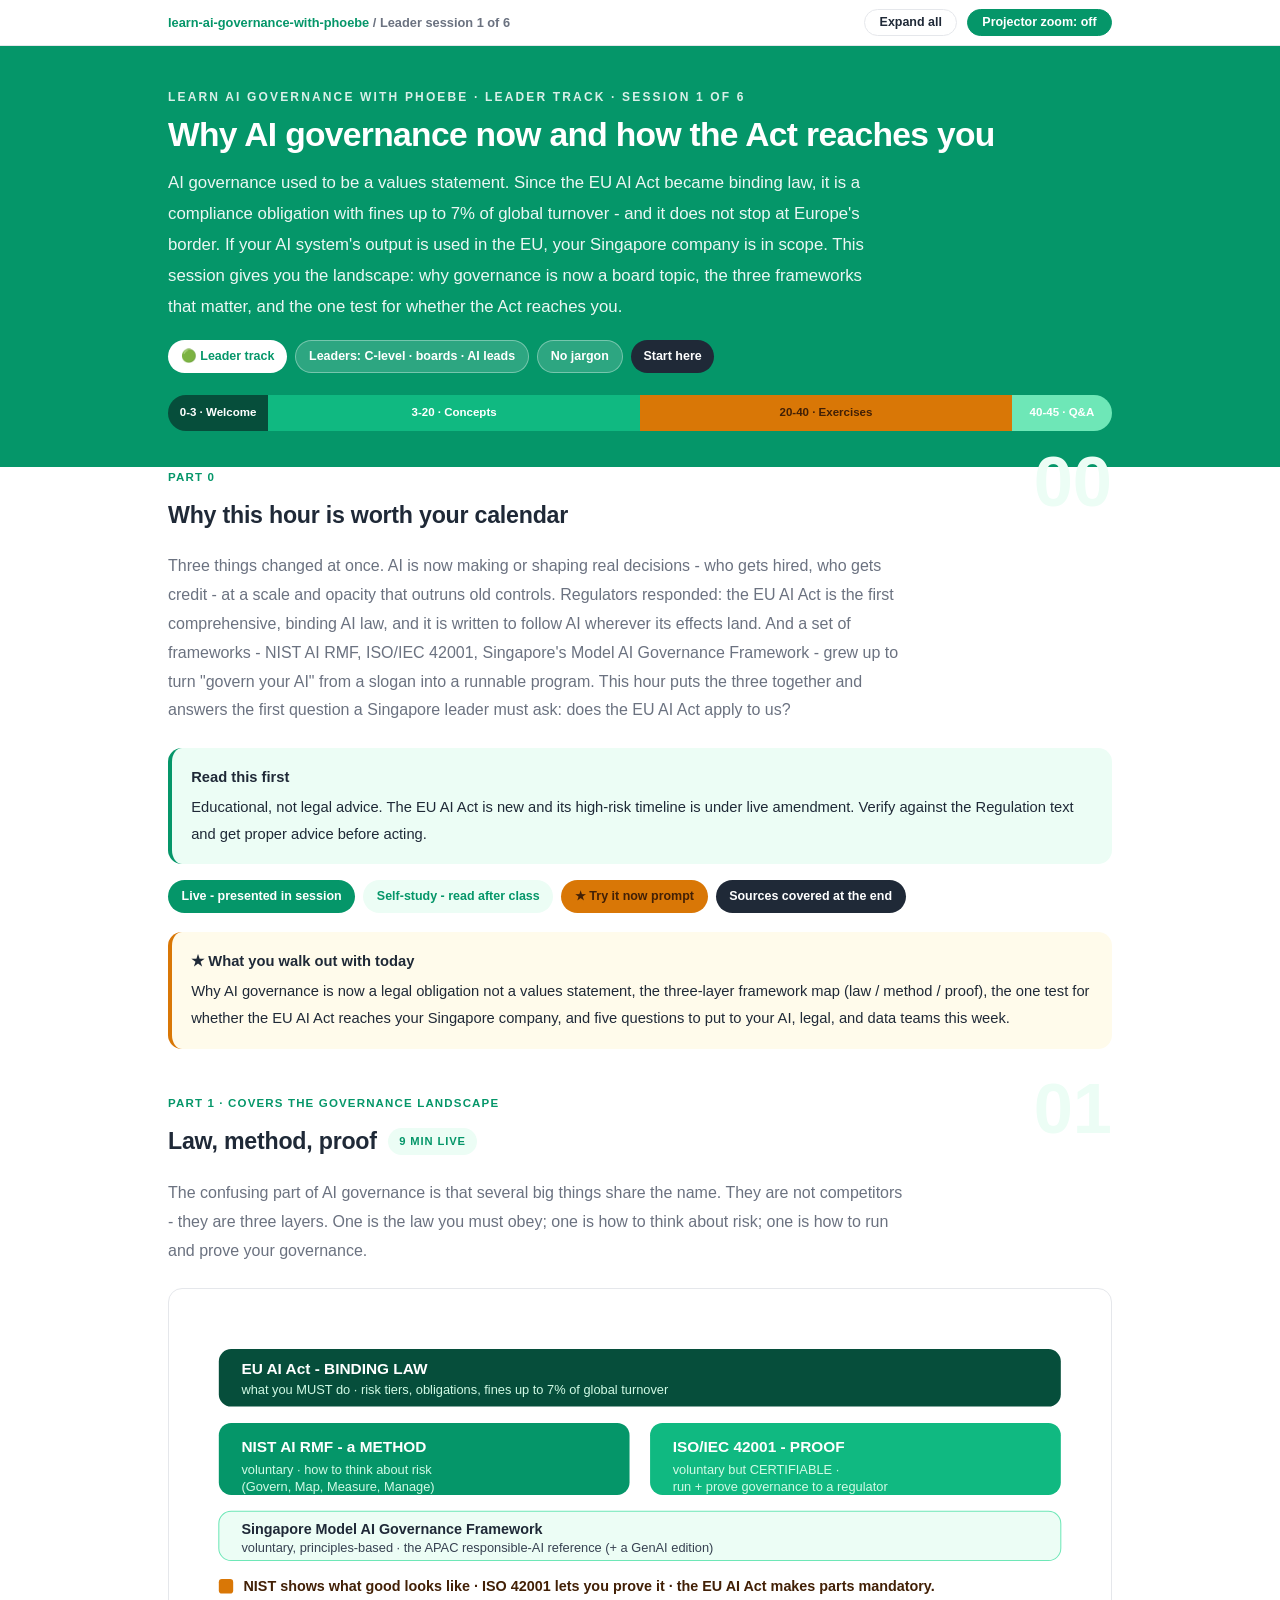
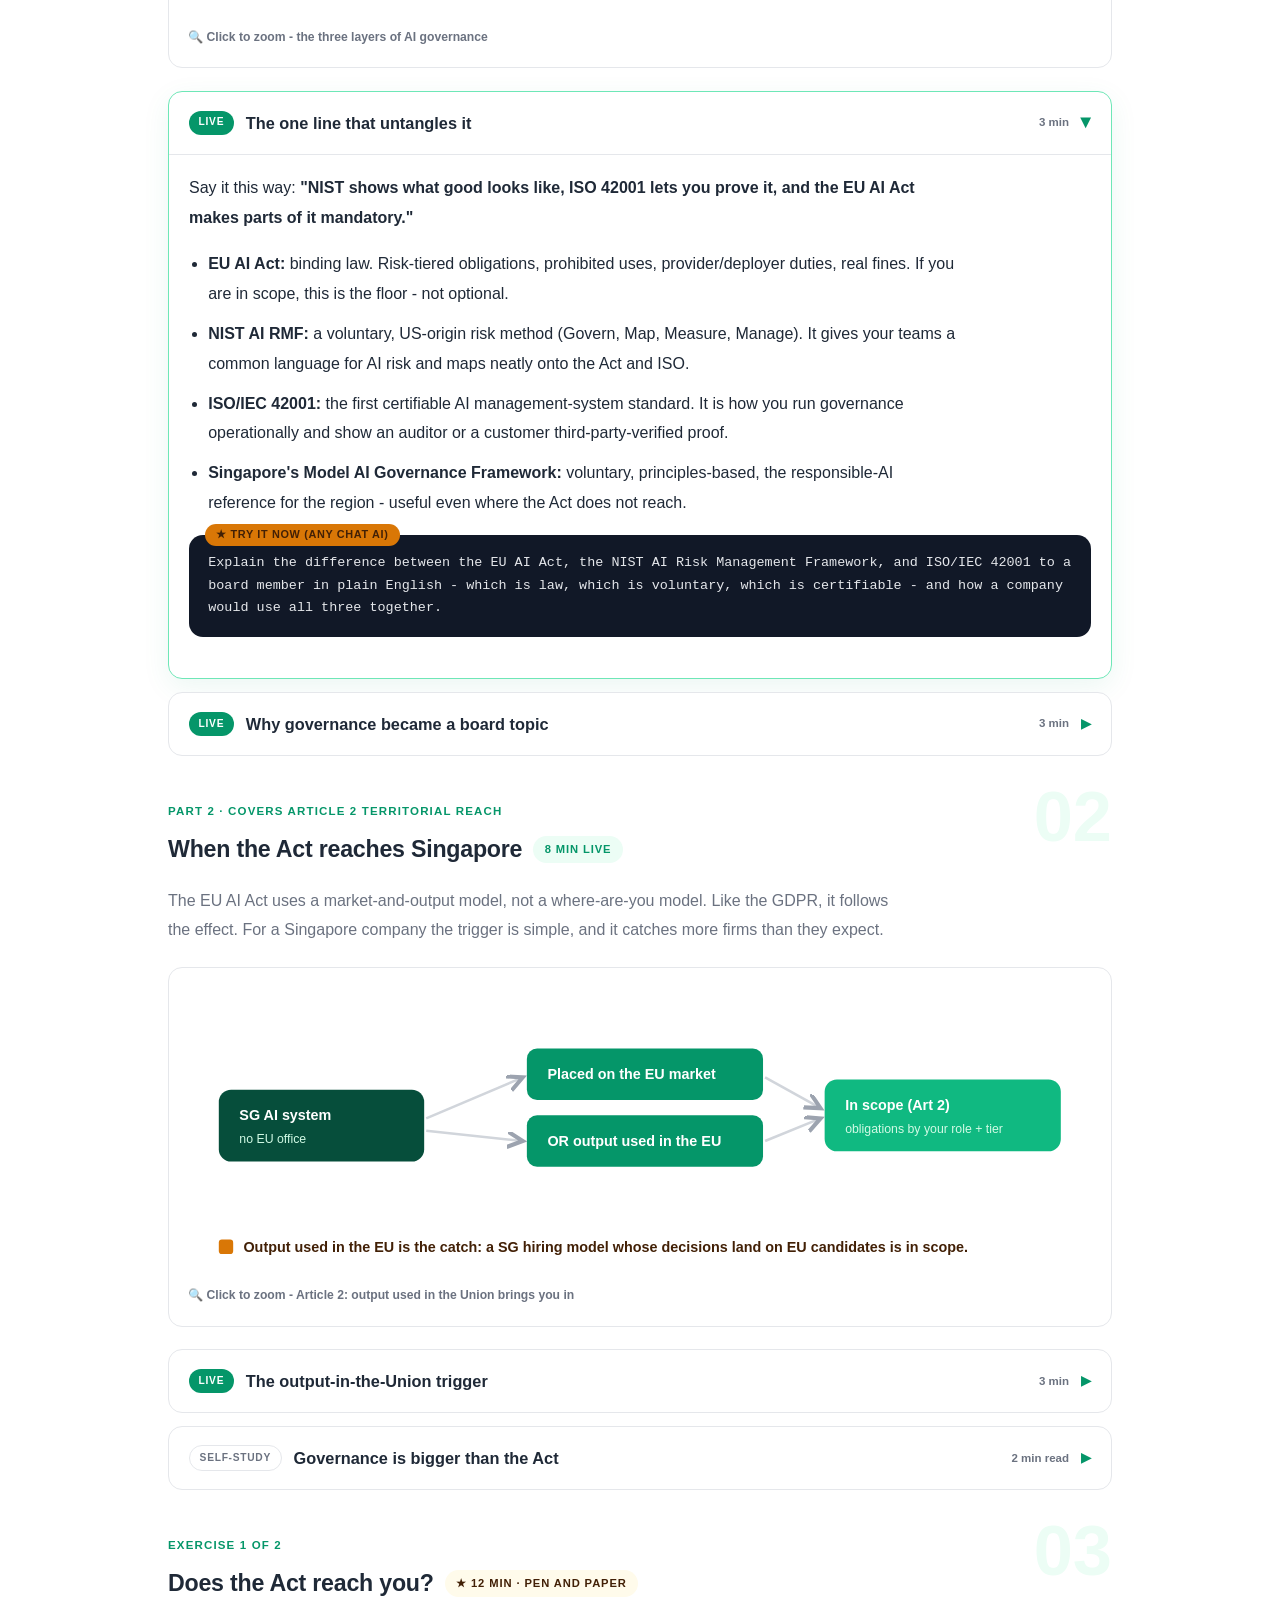
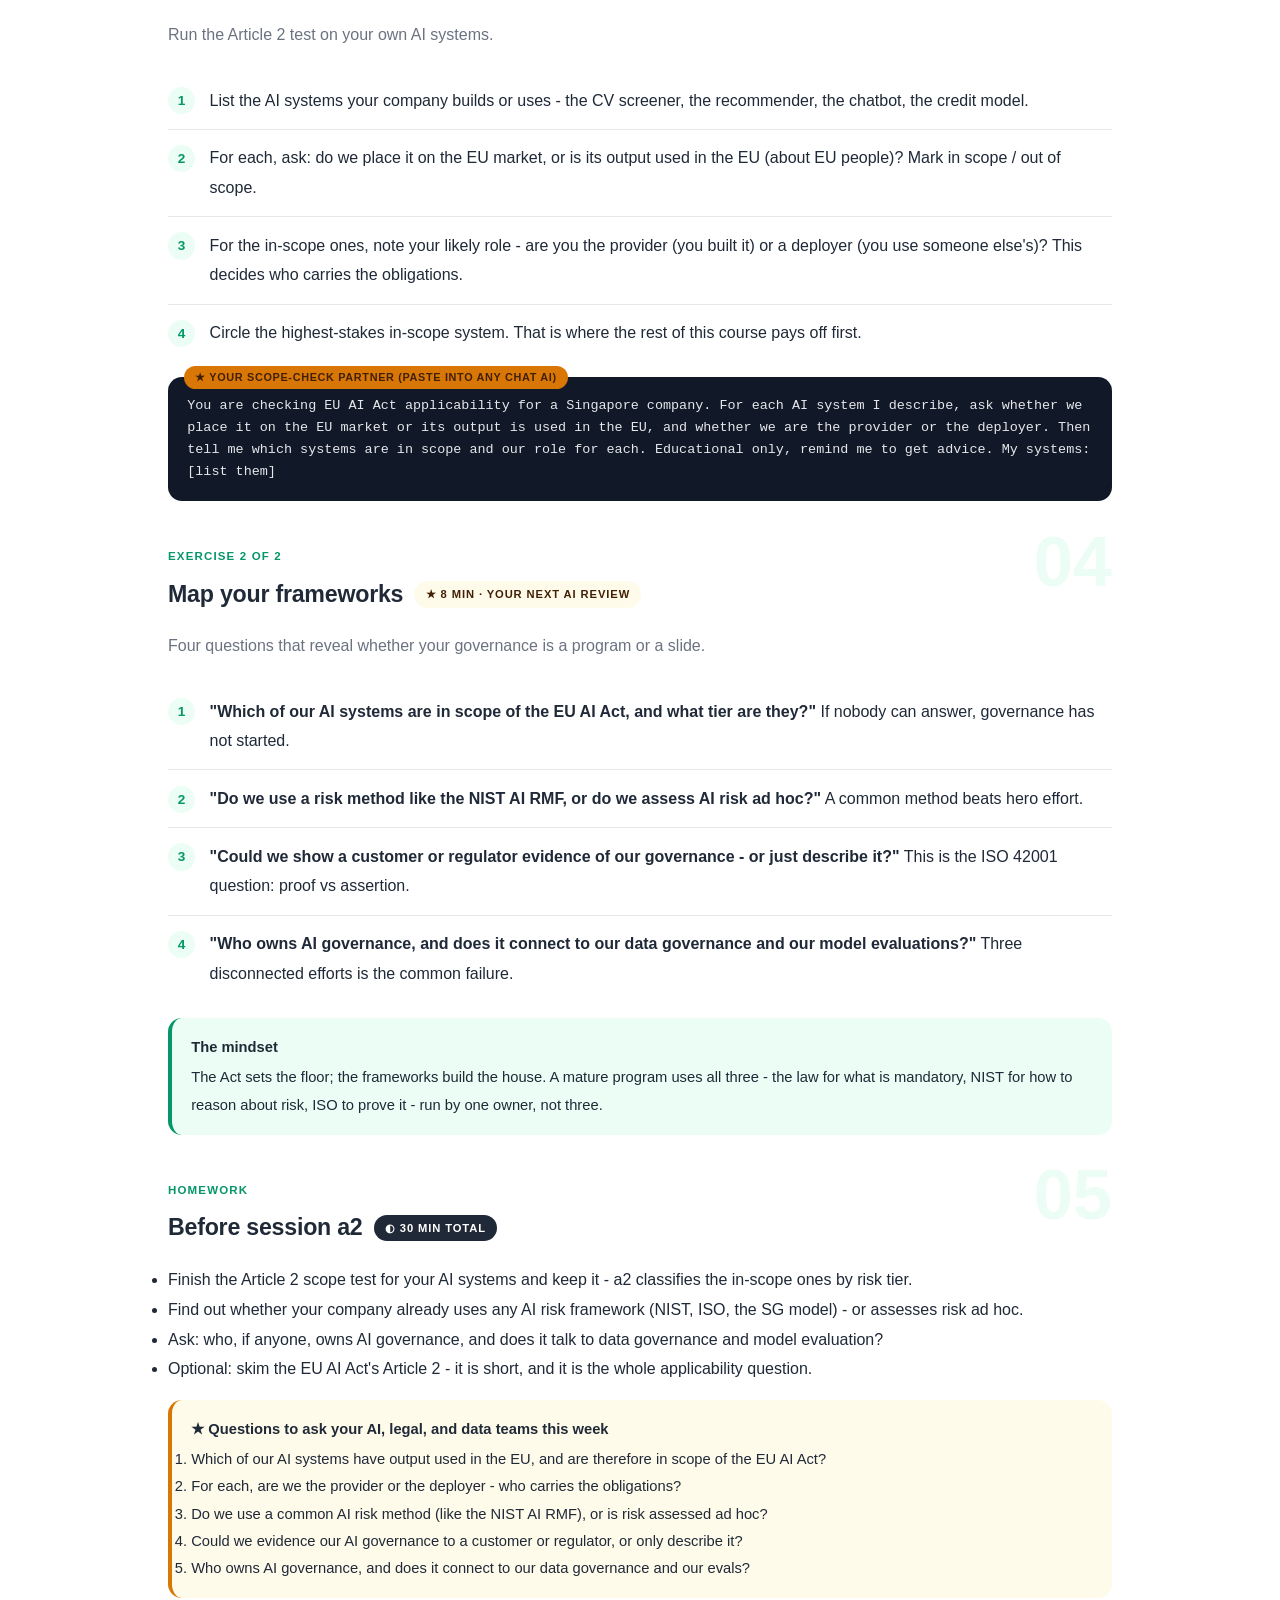
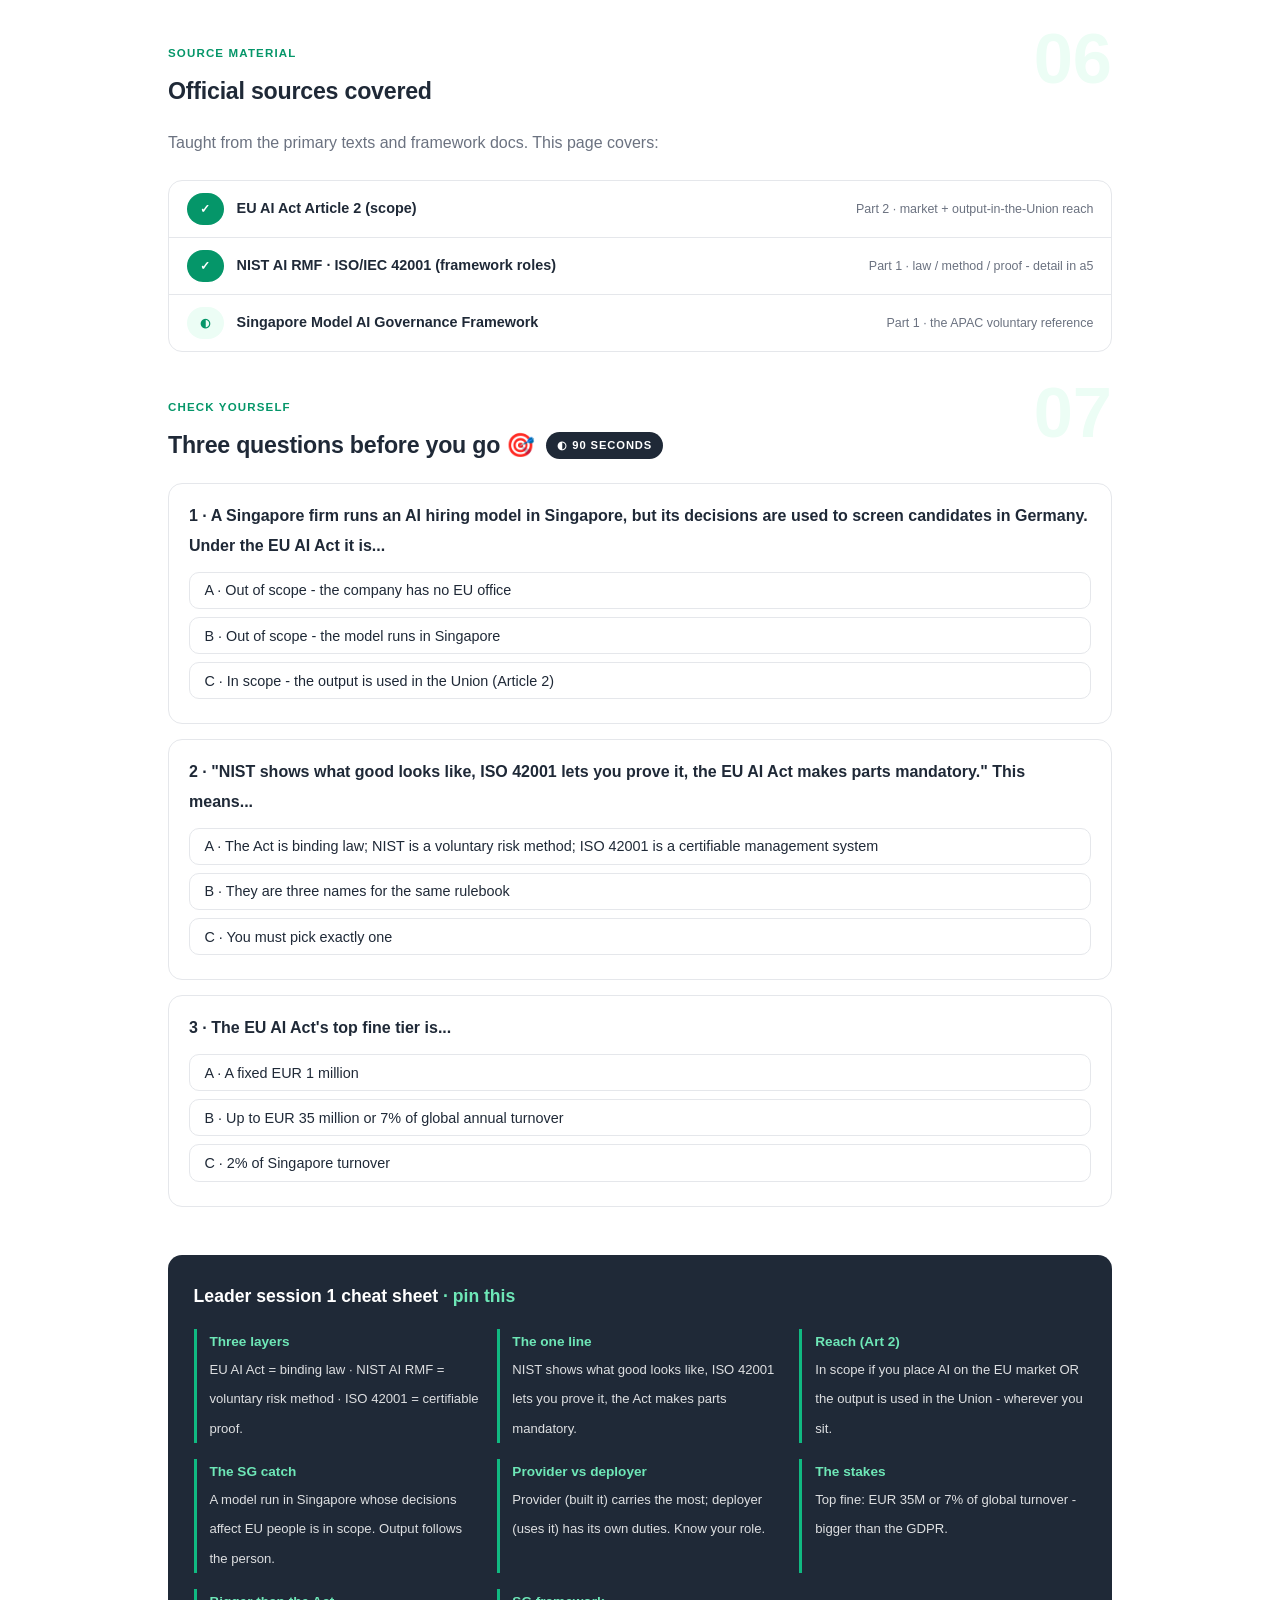
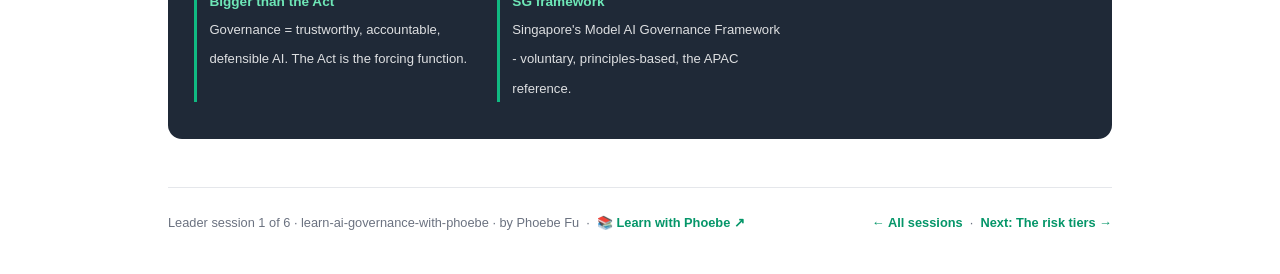
==== courses/a1-why-governance.html @ 43eae9cd "learn-ai-governance-with-phoebe: two-track AI governance course (EU AI Act + NIST + ISO 42001), aiac" ====
<!DOCTYPE html>
<html lang="en">
<head>
<meta charset="UTF-8">
<meta name="viewport" content="width=device-width, initial-scale=1.0">
<title>Leader session 1 · Why AI governance now + the Act's reach - learn AI governance with phoebe</title>
<link rel="stylesheet" href="../assets/style.css?v=1">
</head>
<body>

<div class="toolbar">
  <div class="wrap">
    <span class="crumb"><a href="../index.html">learn-ai-governance-with-phoebe</a> / Leader session 1 of 6</span>
    <button class="btn" id="toggle-all" type="button">Expand all</button>
    <button class="btn primary" id="zoom-toggle" type="button">Projector zoom: off</button>
  </div>
</div>

<header class="masthead">
  <div class="wrap">
    <div class="eyebrow">Learn AI Governance with Phoebe · Leader track · Session 1 of 6</div>
    <h1>Why AI governance now <span class="accent">and how the Act reaches you</span></h1>
    <p class="sub">AI governance used to be a values statement. Since the EU AI Act became binding law, it is a compliance obligation with fines up to 7% of global turnover - and it does not stop at Europe's border. If your AI system's output is used in the EU, your Singapore company is in scope. This session gives you the landscape: why governance is now a board topic, the three frameworks that matter, and the one test for whether the Act reaches you.</p>
    <div class="chip-row">
      <span class="chip level">🟢 Leader track</span>
      <span class="chip audience">Leaders: C-level · boards · AI leads</span>
      <span class="chip audience">No jargon</span>
      <span class="chip time">Start here</span>
    </div>
    <div class="agenda">
      <span class="a1" style="flex:1">0-3 · Welcome</span>
      <span class="a2" style="flex:4">3-20 · Concepts</span>
      <span class="a3" style="flex:4">20-40 · Exercises</span>
      <span class="a4" style="flex:1">40-45 · Q&amp;A</span>
    </div>
  </div>
</header>

<main class="wrap">

  <section class="section" id="intro">
    <div class="section-kicker"><span class="klabel">Part 0</span><h2>Why this hour is worth your calendar</h2></div>
    <p class="lede">Three things changed at once. AI is now making or shaping real decisions - who gets hired, who gets credit - at a scale and opacity that outruns old controls. Regulators responded: the EU AI Act is the first comprehensive, binding AI law, and it is written to follow AI wherever its effects land. And a set of frameworks - NIST AI RMF, ISO/IEC 42001, Singapore's Model AI Governance Framework - grew up to turn "govern your AI" from a slogan into a runnable program. This hour puts the three together and answers the first question a Singapore leader must ask: does the EU AI Act apply to us?</p>
    <div class="callout tip"><strong>Read this first</strong> Educational, not legal advice. The EU AI Act is new and its high-risk timeline is under live amendment. Verify against the Regulation text and get proper advice before acting.</div>
    <div class="legend">
      <span class="pill solid">Live - presented in session</span>
      <span class="pill light">Self-study - read after class</span>
      <span class="pill peach">★ Try it now prompt</span>
      <span class="pill inkpill">Sources covered at the end</span>
    </div>
    <div class="callout win"><strong>★ What you walk out with today</strong> Why AI governance is now a legal obligation not a values statement, the three-layer framework map (law / method / proof), the one test for whether the EU AI Act reaches your Singapore company, and five questions to put to your AI, legal, and data teams this week.</div>
  </section>

  <section class="section" id="layers">
    <div class="section-kicker"><span class="klabel">Part 1 · covers the governance landscape</span><h2>Law, method, proof <span class="tag concept">9 min live</span></h2></div>
    <p class="lede">The confusing part of AI governance is that several big things share the name. They are not competitors - they are three layers. One is the law you must obey; one is how to think about risk; one is how to run and prove your governance.</p>

    <figure class="zoomable">
      <svg viewBox="0 0 880 300" xmlns="http://www.w3.org/2000/svg" role="img" aria-label="Three layers: the EU AI Act is binding law, NIST AI RMF is a voluntary risk method, ISO 42001 is a certifiable management system that proves governance">
        <style>
          .a1lT { font: 700 15px Inter, sans-serif; fill: #FFFFFF; }
          .a1lW { font: 400 12.5px Inter, sans-serif; fill: #D1FAE5; }
          .a1lI { font: 700 14px Inter, sans-serif; fill: #1F2937; }
          .a1lS { font: 400 12.5px Inter, sans-serif; fill: #374151; }
          .a1lN { font: 600 14px Inter, sans-serif; fill: #422006; }
        </style>
        <rect x="30" y="40" width="820" height="56" rx="12" fill="#064E3B"/>
        <text class="a1lT" x="52" y="64">EU AI Act - BINDING LAW</text>
        <text class="a1lW" x="52" y="84">what you MUST do · risk tiers, obligations, fines up to 7% of global turnover</text>
        <rect x="30" y="112" width="400" height="70" rx="12" fill="#059669"/>
        <text class="a1lT" x="52" y="140">NIST AI RMF - a METHOD</text>
        <text class="a1lW" x="52" y="162">voluntary · how to think about risk</text>
        <text class="a1lW" x="52" y="178">(Govern, Map, Measure, Manage)</text>
        <rect x="450" y="112" width="400" height="70" rx="12" fill="#10B981"/>
        <text class="a1lT" x="472" y="140">ISO/IEC 42001 - PROOF</text>
        <text class="a1lW" x="472" y="162">voluntary but CERTIFIABLE ·</text>
        <text class="a1lW" x="472" y="178">run + prove governance to a regulator</text>
        <rect x="30" y="198" width="820" height="48" rx="12" fill="#ECFDF5" stroke="#6EE7B7"/>
        <text class="a1lI" x="52" y="220">Singapore Model AI Governance Framework</text>
        <text class="a1lS" x="52" y="238">voluntary, principles-based · the APAC responsible-AI reference (+ a GenAI edition)</text>
        <rect x="30" y="264" width="14" height="14" rx="3" fill="#D97706"/>
        <text class="a1lN" x="54" y="276">NIST shows what good looks like · ISO 42001 lets you prove it · the EU AI Act makes parts mandatory.</text>
      </svg>
      <figcaption>🔍 Click to zoom - the three layers of AI governance</figcaption>
    </figure>

    <details class="card" open>
      <summary><span class="mode live">Live</span>The one line that untangles it<span class="mini">3 min</span><span class="caret">▶</span></summary>
      <div class="body">
        <p>Say it this way: <strong>"NIST shows what good looks like, ISO 42001 lets you prove it, and the EU AI Act makes parts of it mandatory."</strong></p>
        <ul>
          <li><strong>EU AI Act:</strong> binding law. Risk-tiered obligations, prohibited uses, provider/deployer duties, real fines. If you are in scope, this is the floor - not optional.</li>
          <li><strong>NIST AI RMF:</strong> a voluntary, US-origin risk method (Govern, Map, Measure, Manage). It gives your teams a common language for AI risk and maps neatly onto the Act and ISO.</li>
          <li><strong>ISO/IEC 42001:</strong> the first certifiable AI management-system standard. It is how you run governance operationally and show an auditor or a customer third-party-verified proof.</li>
          <li><strong>Singapore's Model AI Governance Framework:</strong> voluntary, principles-based, the responsible-AI reference for the region - useful even where the Act does not reach.</li>
        </ul>
        <div class="prompt-box good"><span class="label">★ Try it now (any chat AI)</span>Explain the difference between the EU AI Act, the NIST AI Risk Management Framework, and ISO/IEC 42001 to a board member in plain English - which is law, which is voluntary, which is certifiable - and how a company would use all three together.</div>
      </div>
    </details>

    <details class="card">
      <summary><span class="mode live">Live</span>Why governance became a board topic<span class="mini">3 min</span><span class="caret">▶</span></summary>
      <div class="body">
        <ul>
          <li><strong>The decisions got consequential.</strong> AI now screens job applicants, scores credit, triages services. When it is wrong or biased, the harm is real and the liability is yours.</li>
          <li><strong>The law got teeth.</strong> The EU AI Act's top fine tier is EUR 35 million or 7% of global turnover - a board-level number, larger than the GDPR's.</li>
          <li><strong>The scrutiny got public.</strong> Customers, employees, and regulators now ask "how is this AI governed?" - and "we're careful" is not an answer you can evidence.</li>
        </ul>
        <div class="callout example"><span class="ex-pill">Real world</span><p><strong>Vantage's board question.</strong> Our running-case Singapore firm, Vantage, sells an AI hiring tool. Its board assumed AI regulation was a European problem for European companies - until a customer in Germany asked for its EU AI Act conformity documentation. That single request turned governance from a someday-item into a this-quarter one. The rest of the course is Vantage answering it.</p></div>
      </div>
    </details>
  </section>

  <section class="section" id="reach">
    <div class="section-kicker"><span class="klabel">Part 2 · covers Article 2 territorial reach</span><h2>When the Act reaches Singapore <span class="tag concept">8 min live</span></h2></div>
    <p class="lede">The EU AI Act uses a market-and-output model, not a where-are-you model. Like the GDPR, it follows the effect. For a Singapore company the trigger is simple, and it catches more firms than they expect.</p>

    <figure class="zoomable">
      <svg viewBox="0 0 880 280" xmlns="http://www.w3.org/2000/svg" role="img" aria-label="A Singapore AI system whose output is used in the EU is in scope of the EU AI Act, even with no EU establishment">
        <style>
          .a1rT { font: 700 14px Inter, sans-serif; fill: #FFFFFF; }
          .a1rW { font: 400 12px Inter, sans-serif; fill: #D1FAE5; }
          .a1rI { font: 700 13px Inter, sans-serif; fill: #1F2937; }
          .a1rS { font: 400 12px Inter, sans-serif; fill: #374151; }
          .a1rN { font: 600 14px Inter, sans-serif; fill: #422006; }
          .a1rArr { stroke: #D1D5DB; stroke-width: 2.5; fill: none; marker-end: url(#a1rAh); }
        </style>
        <defs><marker id="a1rAh" markerWidth="9" markerHeight="9" refX="6" refY="3" orient="auto"><path d="M0,0 L6,3 L0,6" fill="none" stroke="#9CA3AF" stroke-width="1.6"/></marker></defs>
        <rect x="30" y="100" width="200" height="70" rx="12" fill="#064E3B"/>
        <text class="a1rT" x="50" y="130">SG AI system</text>
        <text class="a1rW" x="50" y="152">no EU office</text>
        <rect x="330" y="60" width="230" height="50" rx="10" fill="#059669"/><text class="a1rT" x="350" y="90">Placed on the EU market</text>
        <rect x="330" y="125" width="230" height="50" rx="10" fill="#059669"/><text class="a1rT" x="350" y="155">OR output used in the EU</text>
        <rect x="620" y="90" width="230" height="70" rx="12" fill="#10B981"/>
        <text class="a1rT" x="640" y="120">In scope (Art 2)</text>
        <text class="a1rW" x="640" y="142">obligations by your role + tier</text>
        <line class="a1rArr" x1="232" y1="128" x2="326" y2="88"/>
        <line class="a1rArr" x1="232" y1="140" x2="326" y2="150"/>
        <line class="a1rArr" x1="562" y1="88" x2="616" y2="118"/>
        <line class="a1rArr" x1="562" y1="150" x2="616" y2="128"/>
        <rect x="30" y="246" width="14" height="14" rx="3" fill="#D97706"/>
        <text class="a1rN" x="54" y="258">Output used in the EU is the catch: a SG hiring model whose decisions land on EU candidates is in scope.</text>
      </svg>
      <figcaption>🔍 Click to zoom - Article 2: output used in the Union brings you in</figcaption>
    </figure>

    <details class="card">
      <summary><span class="mode live">Live</span>The output-in-the-Union trigger<span class="mini">3 min</span><span class="caret">▶</span></summary>
      <div class="body">
        <p>Article 2 puts you in scope if any of these is true, regardless of where your company sits:</p>
        <ul>
          <li>You <strong>place an AI system (or a GPAI model) on the EU market</strong> or put it into service there - even through an EU reseller.</li>
          <li>You are a <strong>deployer located in the EU</strong>.</li>
          <li>You are a provider or deployer in a third country <strong>and the output of your AI system is used in the Union</strong>.</li>
        </ul>
        <p>That third limb is the one that surprises Singapore firms. A model run entirely in Singapore, whose <em>results</em> are used to make decisions about people in the EU - screening EU job applicants, scoring EU loan seekers - is in scope. A purely Singapore-internal system whose output never touches the EU is not.</p>
        <div class="callout tip"><strong>The pattern you already know</strong> This mirrors the GDPR's extraterritorial reach (session-mates who took the GDPR course will recognise it): the law follows the EU individual, not your headquarters. If you serve or affect people in the EU with AI, assume you are in scope until you have checked.</div>
      </div>
    </details>

    <details class="card">
      <summary><span class="mode self">Self-study</span>Governance is bigger than the Act<span class="mini">2 min read</span><span class="caret">▶</span></summary>
      <div class="body">
        <p>It would be a mistake to reduce AI governance to "comply with the EU AI Act". The Act is the sharpest legal edge, but governance is the broader discipline of making sure your AI is trustworthy, accountable, and defensible - whether or not a specific law compels it. Even a Singapore company entirely outside the Act's reach has customers, employees, and a reputation that depend on its AI behaving well, and Singapore's own Model AI Governance Framework exists precisely to guide that. So treat the Act as the forcing function that makes governance concrete and urgent, but build the program for the wider goal: an AI operation you can explain, evidence, and stand behind. That framing also future-proofs you - more AI laws are coming, and a real governance program adapts to the next one far more cheaply than a bare EU-AI-Act checklist does.</p>
      </div>
    </details>
  </section>

  <section class="section" id="exercise-1">
    <div class="section-kicker"><span class="klabel">Exercise 1 of 2</span><h2>Does the Act reach you? <span class="tag demo">★ 12 min · pen and paper</span></h2></div>
    <p class="lede">Run the Article 2 test on your own AI systems.</p>
    <div class="steps">
      <div class="step"><p>List the AI systems your company builds or uses - the CV screener, the recommender, the chatbot, the credit model.</p></div>
      <div class="step"><p>For each, ask: do we place it on the EU market, or is its output used in the EU (about EU people)? Mark in scope / out of scope.</p></div>
      <div class="step"><p>For the in-scope ones, note your likely role - are you the provider (you built it) or a deployer (you use someone else's)? This decides who carries the obligations.</p></div>
      <div class="step"><p>Circle the highest-stakes in-scope system. That is where the rest of this course pays off first.</p></div>
    </div>
    <div class="prompt-box good"><span class="label">★ Your scope-check partner (paste into any chat AI)</span>You are checking EU AI Act applicability for a Singapore company. For each AI system I describe, ask whether we place it on the EU market or its output is used in the EU, and whether we are the provider or the deployer. Then tell me which systems are in scope and our role for each. Educational only, remind me to get advice. My systems: [list them]</div>
  </section>

  <section class="section" id="exercise-2">
    <div class="section-kicker"><span class="klabel">Exercise 2 of 2</span><h2>Map your frameworks <span class="tag demo">★ 8 min · your next AI review</span></h2></div>
    <p class="lede">Four questions that reveal whether your governance is a program or a slide.</p>
    <div class="steps">
      <div class="step"><p><strong>"Which of our AI systems are in scope of the EU AI Act, and what tier are they?"</strong> If nobody can answer, governance has not started.</p></div>
      <div class="step"><p><strong>"Do we use a risk method like the NIST AI RMF, or do we assess AI risk ad hoc?"</strong> A common method beats hero effort.</p></div>
      <div class="step"><p><strong>"Could we show a customer or regulator evidence of our governance - or just describe it?"</strong> This is the ISO 42001 question: proof vs assertion.</p></div>
      <div class="step"><p><strong>"Who owns AI governance, and does it connect to our data governance and our model evaluations?"</strong> Three disconnected efforts is the common failure.</p></div>
    </div>
    <div class="callout tip"><strong>The mindset</strong> The Act sets the floor; the frameworks build the house. A mature program uses all three - the law for what is mandatory, NIST for how to reason about risk, ISO to prove it - run by one owner, not three.</div>
  </section>

  <section class="section" id="homework">
    <div class="section-kicker"><span class="klabel">Homework</span><h2>Before session a2 <span class="tag exercise">◐ 30 min total</span></h2></div>
    <ul>
      <li>Finish the Article 2 scope test for your AI systems and keep it - a2 classifies the in-scope ones by risk tier.</li>
      <li>Find out whether your company already uses any AI risk framework (NIST, ISO, the SG model) - or assesses risk ad hoc.</li>
      <li>Ask: who, if anyone, owns AI governance, and does it talk to data governance and model evaluation?</li>
      <li>Optional: skim the EU AI Act's Article 2 - it is short, and it is the whole applicability question.</li>
    </ul>
    <div class="callout win"><strong>★ Questions to ask your AI, legal, and data teams this week</strong>
      <ol>
        <li>Which of our AI systems have output used in the EU, and are therefore in scope of the EU AI Act?</li>
        <li>For each, are we the provider or the deployer - who carries the obligations?</li>
        <li>Do we use a common AI risk method (like the NIST AI RMF), or is risk assessed ad hoc?</li>
        <li>Could we evidence our AI governance to a customer or regulator, or only describe it?</li>
        <li>Who owns AI governance, and does it connect to our data governance and our evals?</li>
      </ol>
    </div>
  </section>

  <section class="section" id="official">
    <div class="section-kicker"><span class="klabel">Source material</span><h2>Official sources covered</h2></div>
    <p class="lede">Taught from the primary texts and framework docs. This page covers:</p>
    <div class="covered">
      <div class="covered-row"><span class="status pill solid">✓</span><span class="name">EU AI Act Article 2 (scope)</span><span class="note">Part 2 · market + output-in-the-Union reach</span></div>
      <div class="covered-row"><span class="status pill solid">✓</span><span class="name">NIST AI RMF · ISO/IEC 42001 (framework roles)</span><span class="note">Part 1 · law / method / proof - detail in a5</span></div>
      <div class="covered-row"><span class="status pill light">◐</span><span class="name">Singapore Model AI Governance Framework</span><span class="note">Part 1 · the APAC voluntary reference</span></div>
    </div>
  </section>

  <section class="section" id="quiz">
    <div class="section-kicker"><span class="klabel">Check yourself</span><h2>Three questions before you go 🎯 <span class="tag exercise">◐ 90 seconds</span></h2></div>
    <div class="quiz-q" data-answer="2">
      <p class="qtext">1 · A Singapore firm runs an AI hiring model in Singapore, but its decisions are used to screen candidates in Germany. Under the EU AI Act it is...</p>
      <button class="qopt" type="button">A · Out of scope - the company has no EU office</button>
      <button class="qopt" type="button">B · Out of scope - the model runs in Singapore</button>
      <button class="qopt" type="button">C · In scope - the output is used in the Union (Article 2)</button>
      <p class="qwhy">Article 2 catches providers/deployers in a third country when the AI system's output is used in the EU. The law follows the effect, not the company's location.</p>
    </div>
    <div class="quiz-q" data-answer="0">
      <p class="qtext">2 · "NIST shows what good looks like, ISO 42001 lets you prove it, the EU AI Act makes parts mandatory." This means...</p>
      <button class="qopt" type="button">A · The Act is binding law; NIST is a voluntary risk method; ISO 42001 is a certifiable management system</button>
      <button class="qopt" type="button">B · They are three names for the same rulebook</button>
      <button class="qopt" type="button">C · You must pick exactly one</button>
      <p class="qwhy">They are three layers, not competitors: the law you must obey, the method for reasoning about risk, and the certifiable system that evidences governance.</p>
    </div>
    <div class="quiz-q" data-answer="1">
      <p class="qtext">3 · The EU AI Act's top fine tier is...</p>
      <button class="qopt" type="button">A · A fixed EUR 1 million</button>
      <button class="qopt" type="button">B · Up to EUR 35 million or 7% of global annual turnover</button>
      <button class="qopt" type="button">C · 2% of Singapore turnover</button>
      <p class="qwhy">Prohibited-practice breaches carry up to EUR 35M or 7% of global turnover (Art 99) - larger than the GDPR's top tier, and a board-level number.</p>
    </div>
    <p class="quiz-score"></p>
  </section>

  <section class="cheat" id="cheatsheet">
    <h3>Leader session 1 cheat sheet <span>· pin this</span></h3>
    <div class="grid-2">
      <div class="cheat-item"><b>Three layers</b><span>EU AI Act = binding law · NIST AI RMF = voluntary risk method · ISO 42001 = certifiable proof.</span></div>
      <div class="cheat-item"><b>The one line</b><span>NIST shows what good looks like, ISO 42001 lets you prove it, the Act makes parts mandatory.</span></div>
      <div class="cheat-item"><b>Reach (Art 2)</b><span>In scope if you place AI on the EU market OR the output is used in the Union - wherever you sit.</span></div>
      <div class="cheat-item"><b>The SG catch</b><span>A model run in Singapore whose decisions affect EU people is in scope. Output follows the person.</span></div>
      <div class="cheat-item"><b>Provider vs deployer</b><span>Provider (built it) carries the most; deployer (uses it) has its own duties. Know your role.</span></div>
      <div class="cheat-item"><b>The stakes</b><span>Top fine: EUR 35M or 7% of global turnover - bigger than the GDPR.</span></div>
      <div class="cheat-item"><b>Bigger than the Act</b><span>Governance = trustworthy, accountable, defensible AI. The Act is the forcing function.</span></div>
      <div class="cheat-item"><b>SG framework</b><span>Singapore's Model AI Governance Framework - voluntary, principles-based, the APAC reference.</span></div>
    </div>
  </section>

  <footer class="pagefoot">
    <span>Leader session 1 of 6 · learn-ai-governance-with-phoebe · by Phoebe Fu &nbsp;·&nbsp; 📚 <a href="https://phoebefu6.github.io/learn-with-phoebe/">Learn with Phoebe ↗</a></span>
    <span><a href="../index.html">← All sessions</a> &nbsp;·&nbsp; <a href="a2-risk-tiers.html">Next: The risk tiers →</a></span>
  </footer>

</main>

<script src="../assets/app.js?v=1"></script>
</body>
</html>
---- assets/style.css ----
/* learn-claude-with-phoebe - editorial bold design system
   Accent: indigo #059669 · Ink: #1F2937 · Flagship: amber #D97706 */

:root {
  --indigo: #059669;
  --indigo-deep: #064E3B;
  --indigo-mid: #10B981;
  --indigo-soft: #6EE7B7;
  --indigo-50: #ECFDF5;
  --ink: #1F2937;
  --muted: #6B7280;
  --faint: #D1D5DB;
  --hairline: #E5E7EB;
  --amber: #D97706;
  --amber-ink: #422006;
  --amber-50: #FFFBEB;
  --paper: #FFFFFF;
  --code-bg: #111827;
  --code-ink: #E5E7EB;
  --radius: 14px;
}

* { margin: 0; padding: 0; box-sizing: border-box; }

html { font-size: 16px; scroll-behavior: smooth; }
html.zoom-125 { font-size: 20px; }
html.zoom-150 { font-size: 24px; }

body {
  font-family: "Inter", -apple-system, BlinkMacSystemFont, "Segoe UI", Roboto, sans-serif;
  background: var(--paper);
  color: var(--ink);
  line-height: 1.85;
  font-feature-settings: "tnum";
}

.wrap { max-width: 62rem; margin: 0 auto; padding: 0 1.5rem; }

/* ---------- header band ---------- */
.masthead {
  background: var(--indigo);
  color: #fff;
  padding: 2.5rem 0 2.25rem;
}
.masthead .eyebrow {
  font-size: .75rem;
  letter-spacing: .18em;
  text-transform: uppercase;
  opacity: .85;
  font-weight: 600;
}
.masthead h1 {
  font-size: 2.1rem;
  line-height: 1.15;
  font-weight: 800;
  margin: .5rem 0 .75rem;
  letter-spacing: -.02em;
}
.masthead h1 .accent { color: inherit; }
.masthead .sub { font-size: 1.05rem; opacity: .92; max-width: 44rem; }

.chip-row { display: flex; flex-wrap: wrap; gap: .5rem; margin-top: 1.1rem; }
.chip {
  display: inline-flex;
  align-items: center;
  gap: .35rem;
  border-radius: 999px;
  padding: .25rem .8rem;
  font-size: .78rem;
  font-weight: 600;
  white-space: nowrap;
}
.chip.level { background: #fff; color: var(--indigo); }
.chip.audience { background: rgba(255,255,255,.16); color: #fff; border: 1px solid rgba(255,255,255,.35); }
.chip.time { background: var(--ink); color: #fff; font-variant-numeric: tabular-nums; }

/* ---------- agenda bar ---------- */
.agenda {
  display: flex;
  border-radius: 999px;
  overflow: hidden;
  margin: 1.4rem 0 0;
  font-size: .72rem;
  font-weight: 600;
  text-align: center;
  color: #fff;
}
.agenda span { padding: .45rem .3rem; white-space: nowrap; overflow: hidden; text-overflow: ellipsis; }
.agenda .a1 { background: var(--indigo-deep); }
.agenda .a2 { background: var(--indigo-mid); }
.agenda .a3 { background: var(--amber); color: var(--amber-ink); }
.agenda .a4 { background: var(--indigo-soft); }

/* ---------- toolbar ---------- */
.toolbar {
  position: sticky;
  top: 0;
  z-index: 40;
  background: rgba(255,255,255,.94);
  backdrop-filter: blur(6px);
  border-bottom: 1px solid var(--hairline);
  padding: .55rem 0;
}
.toolbar .wrap { display: flex; align-items: center; gap: .6rem; }
.toolbar .crumb { font-size: .8rem; color: var(--muted); font-weight: 600; margin-right: auto; }
.toolbar .crumb a { color: var(--indigo); text-decoration: none; }
.btn {
  border: 1px solid var(--hairline);
  background: #fff;
  color: var(--ink);
  border-radius: 999px;
  padding: .35rem .9rem;
  font-size: .78rem;
  font-weight: 600;
  cursor: pointer;
  font-family: inherit;
  transition: all .15s ease;
}
.btn:hover { border-color: var(--indigo); color: var(--indigo); }
.btn.primary { background: var(--indigo); border-color: var(--indigo); color: #fff; }
.btn.primary:hover { background: var(--indigo-deep); }

/* ---------- sections ---------- */
main { padding: 2.5rem 0 4rem; }

.section { margin-bottom: 2.8rem; }
.section-kicker { margin-bottom: 1rem; }
.section-kicker .klabel {
  display: block;
  font-size: .72rem;
  text-transform: uppercase;
  letter-spacing: .1em;
  color: var(--indigo);
  font-weight: 700;
  margin-bottom: .35rem;
}
.section-kicker h2 {
  font-size: 1.45rem;
  font-weight: 800;
  letter-spacing: -.01em;
  display: flex;
  align-items: center;
  gap: .7rem;
  flex-wrap: wrap;
}
.section-kicker .tag {
  border-radius: 999px;
  padding: .18rem .7rem;
  font-size: .7rem;
  font-weight: 700;
  text-transform: uppercase;
  letter-spacing: .08em;
}
.tag.concept { background: var(--indigo-50); color: var(--indigo); }
.tag.demo { background: var(--amber-50); color: var(--amber-ink); }
.tag.exercise { background: var(--ink); color: #fff; }

.lede { color: var(--muted); max-width: 46rem; margin-bottom: 1.4rem; line-height: 1.8; }

/* live vs self-study markers on cards */
.mode {
  font-size: .64rem;
  font-weight: 700;
  text-transform: uppercase;
  letter-spacing: .07em;
  padding: .14rem .6rem;
  border-radius: 999px;
  flex: none;
}
.mode.live { background: var(--indigo); color: #fff; }
.mode.self { background: #fff; color: var(--muted); border: 1px solid var(--hairline); }

/* ---------- accordions ---------- */
details.card {
  border: 1px solid var(--hairline);
  border-radius: var(--radius);
  margin-bottom: .8rem;
  overflow: hidden;
  background: #fff;
}
details.card[open] { border-color: var(--indigo-soft); box-shadow: 0 8px 28px rgba(5,150,105,.08); }
details.card summary {
  list-style: none;
  cursor: pointer;
  padding: 1rem 1.25rem;
  display: flex;
  align-items: center;
  gap: .75rem;
  font-weight: 700;
  font-size: 1.02rem;
  user-select: none;
}
details.card summary::-webkit-details-marker { display: none; }
details.card summary .dot {
  width: .6rem; height: .6rem;
  border-radius: 999px;
  background: var(--indigo);
  flex: none;
}
details.card summary .mini { margin-left: auto; font-size: .72rem; color: var(--muted); font-weight: 600; white-space: nowrap; }
details.card summary .caret { transition: transform .2s ease; color: var(--indigo); font-size: .8rem; }
details.card[open] summary .caret { transform: rotate(90deg); }
details.card .body { padding: 0 1.25rem 1.4rem; border-top: 1px solid var(--hairline); padding-top: 1.15rem; }
details.card .body p { margin-bottom: 1.05rem; max-width: 48rem; }
details.card .body p:last-child { margin-bottom: 0; }
details.card .body ul, details.card .body ol { margin: 0 0 1.1rem 1.2rem; max-width: 47rem; }
details.card .body li { margin-bottom: .65rem; }
details.card .body h4 { font-size: .95rem; font-weight: 700; margin: 1.1rem 0 .45rem; }
details.card .body h4:first-child { margin-top: 0; }

/* ---------- pills & legends ---------- */
.legend { display: flex; flex-wrap: wrap; gap: .5rem; margin: 0 0 1.2rem; }
.pill {
  display: inline-flex;
  align-items: center;
  gap: .4rem;
  border-radius: 999px;
  padding: .28rem .85rem;
  font-size: .78rem;
  font-weight: 600;
}
.pill.solid { background: var(--indigo); color: #fff; }
.pill.light { background: var(--indigo-50); color: var(--indigo); }
.pill.inkpill { background: var(--ink); color: #fff; }
.pill.amber, .pill.peach { background: var(--amber); color: var(--amber-ink); }
.pill.bare { color: var(--faint); }

/* ---------- 4D grid ---------- */
.grid-2 { display: grid; grid-template-columns: repeat(auto-fit, minmax(15rem, 1fr)); gap: .8rem; margin: .5rem 0 1rem; }
.d-card {
  border: 1px solid var(--hairline);
  border-left: 4px solid var(--indigo);
  border-radius: 10px;
  padding: 1rem 1.1rem;
}
.d-card h4 { font-size: .95rem; margin-bottom: .3rem; }
.d-card h4 .lead-letter { color: var(--indigo); }
.d-card p { font-size: .86rem; color: var(--muted); margin: 0; }

/* ---------- tables ---------- */
table.clean { width: 100%; border-collapse: collapse; font-size: .9rem; margin: .4rem 0 1rem; }
table.clean th {
  text-align: left;
  font-size: .72rem;
  text-transform: uppercase;
  letter-spacing: .08em;
  color: var(--muted);
  padding: .5rem .6rem;
  border-bottom: 2px solid var(--ink);
}
table.clean td { padding: .7rem .6rem; border-bottom: .5px solid var(--hairline); vertical-align: top; line-height: 1.7; }
table.clean td:first-child { font-weight: 600; }

/* ---------- prompt boxes ---------- */
.prompt-box {
  position: relative;
  background: var(--code-bg);
  color: var(--code-ink);
  border-radius: var(--radius);
  padding: 1.1rem 1.2rem;
  margin: 1rem 0 1.2rem;
  font-family: "SF Mono", ui-monospace, Menlo, Consolas, monospace;
  font-size: .84rem;
  line-height: 1.65;
  white-space: pre-wrap;
  word-break: break-word;
}
.prompt-box .label {
  position: absolute;
  top: -0.7rem;
  left: 1rem;
  background: var(--indigo);
  color: #fff;
  font-family: "Inter", -apple-system, sans-serif;
  font-size: .68rem;
  font-weight: 700;
  letter-spacing: .06em;
  text-transform: uppercase;
  border-radius: 999px;
  padding: .15rem .7rem;
}
.prompt-box.bad .label { background: var(--faint); color: var(--ink); }
.prompt-box.good .label { background: var(--amber); color: var(--amber-ink); }
.copy-btn {
  position: absolute;
  top: .7rem;
  right: .7rem;
  background: rgba(255,255,255,.1);
  border: 1px solid rgba(255,255,255,.25);
  color: #fff;
  border-radius: 999px;
  padding: .25rem .8rem;
  font-size: .72rem;
  font-weight: 600;
  cursor: pointer;
  font-family: "Inter", -apple-system, sans-serif;
  transition: background .15s ease;
}
.copy-btn:hover { background: rgba(255,255,255,.22); }
.copy-btn.copied { background: var(--amber); border-color: var(--amber); color: var(--amber-ink); }

/* ---------- demo steps ---------- */
.steps { counter-reset: step; margin: .6rem 0 1rem; }
.step {
  display: flex;
  gap: .9rem;
  padding: .85rem 0;
  border-bottom: .5px solid var(--hairline);
}
.step:last-child { border-bottom: none; }
.step::before {
  counter-increment: step;
  content: counter(step);
  flex: none;
  width: 1.7rem; height: 1.7rem;
  border-radius: 999px;
  background: var(--indigo-50);
  color: var(--indigo);
  font-weight: 700;
  font-size: .85rem;
  display: inline-flex;
  align-items: center;
  justify-content: center;
  margin-top: .1rem;
}
.step p { margin: 0; }

/* ---------- callouts ---------- */
.callout {
  border-radius: var(--radius);
  padding: 1rem 1.2rem;
  margin: 1rem 0;
  font-size: .92rem;
}
.callout.tip { background: var(--indigo-50); border-left: 4px solid var(--indigo); }
.callout.win { background: var(--amber-50); border-left: 4px solid var(--amber); }
.callout strong:first-child { display: block; margin-bottom: .2rem; }

.callout.example {
  background: #FFFFFF;
  border: 1px solid var(--hairline);
  border-left: 4px solid var(--amber);
  font-size: .9rem;
}
.callout.example .ex-pill {
  display: inline-block;
  background: var(--amber);
  color: var(--amber-ink);
  border-radius: 999px;
  padding: .15rem .7rem;
  font-size: .68rem;
  font-weight: 700;
  text-transform: uppercase;
  letter-spacing: .06em;
  margin-bottom: .5rem;
}
.callout.example p { margin: 0 0 .75rem; max-width: 47rem; }
.callout.example p:last-child { margin-bottom: 0; }
.callout.example ul { margin: 0 0 0 1.1rem; max-width: 46rem; }
.callout.example li { margin-bottom: .6rem; }
.callout.example li:last-child { margin-bottom: 0; }

/* ---------- zoomable figures ---------- */
figure.zoomable {
  border: 1px solid var(--hairline);
  border-radius: var(--radius);
  padding: 1.2rem;
  margin: 1rem 0 1.4rem;
  cursor: zoom-in;
  transition: box-shadow .15s ease;
  background: #fff;
}
figure.zoomable:hover { box-shadow: 0 8px 28px rgba(5,150,105,.12); }
figure.zoomable svg, figure.zoomable img { width: 100%; height: auto; display: block; }
figure.zoomable figcaption {
  margin-top: .6rem;
  font-size: .76rem;
  color: var(--muted);
  font-weight: 600;
  display: flex;
  align-items: center;
  gap: .4rem;
}

.lightbox {
  position: fixed;
  inset: 0;
  z-index: 100;
  background: rgba(31,41,55,.9);
  display: none;
  align-items: center;
  justify-content: center;
  padding: 3vh 3vw;
  cursor: zoom-out;
}
.lightbox.open { display: flex; }
.lightbox .inner {
  background: #fff;
  border-radius: var(--radius);
  padding: 2rem;
  max-width: 94vw;
  max-height: 92vh;
  overflow: auto;
}
.lightbox .inner svg, .lightbox .inner img { width: min(88vw, 70rem); height: auto; }
.lightbox .close-hint {
  position: fixed;
  top: 1rem; right: 1.4rem;
  color: #fff;
  font-size: .8rem;
  font-weight: 600;
  opacity: .8;
}

/* ---------- courses covered ---------- */
.covered { border: 1px solid var(--hairline); border-radius: var(--radius); overflow: hidden; }
.covered-row {
  display: flex;
  align-items: baseline;
  gap: .8rem;
  padding: .75rem 1.1rem;
  border-bottom: .5px solid var(--hairline);
  font-size: .9rem;
}
.covered-row:last-child { border-bottom: none; }
.covered-row .status { flex: none; }
.covered-row .name { font-weight: 600; }
.covered-row .note { margin-left: auto; color: var(--muted); font-size: .78rem; text-align: right; }

/* ---------- cheat sheet footer ---------- */
.cheat {
  background: var(--ink);
  color: #fff;
  border-radius: var(--radius);
  padding: 1.6rem 1.6rem 1.3rem;
  margin-top: 3rem;
}
.cheat h3 { font-size: 1.1rem; margin-bottom: 1rem; }
.cheat h3 span { color: var(--indigo-soft); }
.cheat .grid-2 { gap: 1rem; }
.cheat .cheat-item { border-left: 3px solid var(--indigo-mid); padding-left: .8rem; }
.cheat .cheat-item b { display: block; font-size: .85rem; color: var(--indigo-soft); }
.cheat .cheat-item span { font-size: .82rem; opacity: .85; }

footer.pagefoot {
  border-top: 1px solid var(--hairline);
  margin-top: 3rem;
  padding: 1.4rem 0 2.5rem;
  font-size: .8rem;
  color: var(--muted);
  display: flex;
  justify-content: space-between;
  flex-wrap: wrap;
  gap: .8rem;
}
footer.pagefoot a { color: var(--indigo); text-decoration: none; font-weight: 600; }

/* ---------- wayfinding: reading progress + section dots + part numbers ---------- */

#progress-bar {
  position: fixed;
  top: 0; left: 0;
  height: 3px;
  width: 0;
  background: linear-gradient(90deg, var(--indigo), var(--amber));
  z-index: 90;
}

.pagenav {
  position: fixed;
  right: 1.1rem;
  top: 50%;
  transform: translateY(-50%);
  z-index: 50;
  display: flex;
  flex-direction: column;
  gap: .55rem;
}
.pagenav a {
  width: .68rem; height: .68rem;
  border-radius: 999px;
  background: #fff;
  border: 2px solid var(--faint);
  display: block;
  position: relative;
  transition: all .15s ease;
}
.pagenav a:hover { border-color: var(--indigo); transform: scale(1.3); }
.pagenav a.active { background: var(--indigo); border-color: var(--indigo); }
.pagenav a .nlabel {
  position: absolute;
  right: 1.4rem;
  top: 50%;
  transform: translateY(-50%);
  background: var(--ink);
  color: #fff;
  font-size: .7rem;
  font-weight: 600;
  padding: .22rem .65rem;
  border-radius: 6px;
  white-space: nowrap;
  opacity: 0;
  pointer-events: none;
  transition: opacity .15s ease;
}
.pagenav a:hover .nlabel { opacity: 1; }
@media (max-width: 74rem) { .pagenav { display: none; } }

main { counter-reset: partnum -1; }
.section .section-kicker { position: relative; }
.section .section-kicker::before {
  counter-increment: partnum;
  content: counter(partnum, decimal-leading-zero);
  position: absolute;
  right: 0;
  top: -1.2rem;
  font-size: 4.4rem;
  font-weight: 800;
  color: var(--indigo-50);
  line-height: 1;
  font-variant-numeric: tabular-nums;
  pointer-events: none;
  z-index: 0;
}
.section .section-kicker > * { position: relative; z-index: 1; }

details.card summary { transition: background .15s ease; }
details.card summary:hover { background: #F6FEFB; }

/* ---------- journey strip: you are here in the series ---------- */
.journey {
  display: flex;
  align-items: center;
  gap: .45rem;
  margin-top: 1.1rem;
  flex-wrap: wrap;
}
.journey .jlabel { font-size: .7rem; font-weight: 700; text-transform: uppercase; letter-spacing: .09em; opacity: .8; margin-right: .3rem; }
.journey a {
  width: 1.7rem; height: 1.7rem;
  border-radius: 999px;
  display: inline-flex;
  align-items: center;
  justify-content: center;
  font-size: .8rem;
  font-weight: 700;
  text-decoration: none;
  color: #fff;
  border: 1.5px solid rgba(255,255,255,.45);
  transition: all .15s ease;
  font-variant-numeric: tabular-nums;
}
.journey a:hover { border-color: #fff; transform: scale(1.12); }
.journey a.here { background: #fff; color: var(--indigo); border-color: #fff; }
.journey a.dd-chip { width: auto; border-radius: 999px; padding: 0 .7rem; font-size: .72rem; }

/* ---------- check-yourself quiz ---------- */
.quiz-q {
  border: 1px solid var(--hairline);
  border-radius: var(--radius);
  padding: 1.1rem 1.25rem 1rem;
  margin-bottom: .9rem;
  background: #fff;
}
.quiz-q .qtext { font-weight: 700; margin-bottom: .7rem; }
.quiz-q .qopt {
  display: block;
  width: 100%;
  text-align: left;
  background: #fff;
  border: 1px solid var(--hairline);
  border-radius: 10px;
  padding: .6rem .9rem;
  margin-bottom: .5rem;
  font-size: .9rem;
  font-family: inherit;
  color: var(--ink);
  cursor: pointer;
  transition: all .15s ease;
}
.quiz-q .qopt:hover { border-color: var(--indigo); background: var(--indigo-50); }
.quiz-q .qopt.correct { background: var(--indigo); border-color: var(--indigo); color: #fff; font-weight: 600; }
.quiz-q .qopt.correct::after { content: "  ✓"; }
.quiz-q .qopt.wrong { background: #FEF2F2; border-color: #FCA5A5; color: #991B1B; animation: qshake .3s ease; }
.quiz-q .qopt.wrong::after { content: "  ✗ try again"; font-size: .78rem; }
.quiz-q .qopt:disabled { cursor: default; }
.quiz-q .qwhy {
  display: none;
  background: var(--amber-50);
  border-left: 4px solid var(--amber);
  border-radius: 8px;
  padding: .6rem .9rem;
  font-size: .86rem;
  margin-top: .3rem;
}
.quiz-q.answered .qwhy { display: block; }
@keyframes qshake {
  0%, 100% { transform: translateX(0); }
  25% { transform: translateX(-5px); }
  75% { transform: translateX(5px); }
}
.quiz-score { font-weight: 700; color: var(--indigo); margin-top: .4rem; }

@media (prefers-reduced-motion: reduce) {
  .quiz-q .qopt.wrong { animation: none; }
  .journey a:hover { transform: none; }
}

/* ---------- micro-interactions (react-bits inspired, vanilla) ---------- */

/* BlurText: staggered word reveal on the masthead headline */
.masthead h1 .bw {
  display: inline-block;
  opacity: 0;
  filter: blur(8px);
  transform: translateY(.35em);
  animation: bw-in .7s cubic-bezier(.22,.9,.35,1) forwards;
  animation-delay: var(--bw-delay, 0s);
}
@keyframes bw-in {
  to { opacity: 1; filter: blur(0); transform: translateY(0); }
}

/* SpotlightCard: cursor-following highlight on accordion cards */
details.card { position: relative; }
details.card::after {
  content: "";
  position: absolute;
  inset: 0;
  pointer-events: none;
  opacity: 0;
  transition: opacity .3s ease;
  background: radial-gradient(320px circle at var(--mx, 50%) var(--my, 50%), rgba(5,150,105,.09), transparent 65%);
}
details.card:hover::after { opacity: 1; }

/* ScrollReveal: sections rise in as they enter the viewport */
.js-reveal .section {
  opacity: 0;
  transform: translateY(16px);
  transition: opacity .6s ease, transform .6s cubic-bezier(.22,.9,.35,1);
}
.js-reveal .section.revealed { opacity: 1; transform: none; }

@media (prefers-reduced-motion: reduce) {
  .masthead h1 .bw { animation: none; opacity: 1; filter: none; transform: none; }
  details.card::after { display: none; }
  .js-reveal .section { opacity: 1; transform: none; transition: none; }
}

@media (max-width: 40rem) {
  .masthead h1 { font-size: 1.6rem; }
  .agenda span { font-size: .6rem; }
  .toolbar .crumb { display: none; }
}

@media print {
  .toolbar, .copy-btn { display: none; }
  details.card { border: 1px solid #ccc; }
}

/* ---------- EU AI Act risk-tier classifier (aiact-live.js) ---------- */
.aiactbox { border: 1px solid var(--hairline); border-radius: var(--radius); background: #fff; overflow: hidden; margin: 1rem 0 1.4rem; box-shadow: 0 8px 28px rgba(5,150,105,.08); }
.ai-bar { display: flex; align-items: center; gap: .5rem; padding: .5rem .8rem; background: var(--indigo-deep); color: #fff; }
.ai-dot { width: .6rem; height: .6rem; border-radius: 999px; background: var(--amber); flex: none; }
.ai-title { font-size: .76rem; font-weight: 700; letter-spacing: .02em; }
.ai-tag { margin-left: auto; font-size: .68rem; font-weight: 600; opacity: .85; }
.ai-grid { display: grid; gap: .6rem; padding: .8rem .8rem .3rem; }
.ai-field { display: flex; flex-direction: column; gap: .25rem; }
.ai-flabel { font-size: .78rem; font-weight: 600; color: var(--ink); }
.ai-select { border: 1px solid var(--hairline); border-radius: 8px; padding: .45rem .6rem; font-family: inherit; font-size: .84rem; color: var(--ink); background: #fff; }
.ai-select:focus { outline: none; border-color: var(--indigo-soft); box-shadow: 0 0 0 3px rgba(5,150,105,.12); }
.ai-out { padding: .5rem .8rem .2rem; }
.ai-verdict { display: flex; gap: .7rem; align-items: flex-start; border-radius: 10px; padding: .7rem .85rem; }
.ai-prohibited { background: #FEF2F2; border: 1px solid #FCA5A5; }
.ai-high { background: #FFF7ED; border: 1px solid #FDBA74; }
.ai-limited { background: #ECFDF5; border: 1px solid #6EE7B7; }
.ai-minimal { background: #F3F4F6; border: 1px solid #D1D5DB; }
.ai-gpai { background: #EFF6FF; border: 1px solid #93C5FD; }
.ai-badge { font-size: .95rem; font-weight: 800; line-height: 1.3; white-space: nowrap; }
.ai-prohibited .ai-badge { color: #B91C1C; }
.ai-high .ai-badge { color: #C2410C; }
.ai-limited .ai-badge { color: #047857; }
.ai-minimal .ai-badge { color: #4B5563; }
.ai-gpai .ai-badge { color: #1D4ED8; }
.ai-verdict b { font-size: .95rem; }
.ai-rule { font-size: .68rem; font-weight: 700; color: var(--muted); background: #fff; border: 1px solid var(--hairline); border-radius: 999px; padding: .08rem .5rem; margin-left: .4rem; font-family: "SF Mono", Menlo, monospace; }
.ai-verdict p { font-size: .82rem; color: var(--ink); margin: .35rem 0 0; line-height: 1.55; }
.ai-verdict ul { margin: .35rem 0 0 1rem; font-size: .8rem; color: var(--ink); }
.ai-verdict li { margin: .1rem 0; }
.ai-note { font-size: .68rem; color: var(--muted); font-style: italic; padding: .2rem .85rem .3rem; }
.ai-cap { font-size: .76rem; color: var(--muted); padding: 0 .85rem .85rem; }
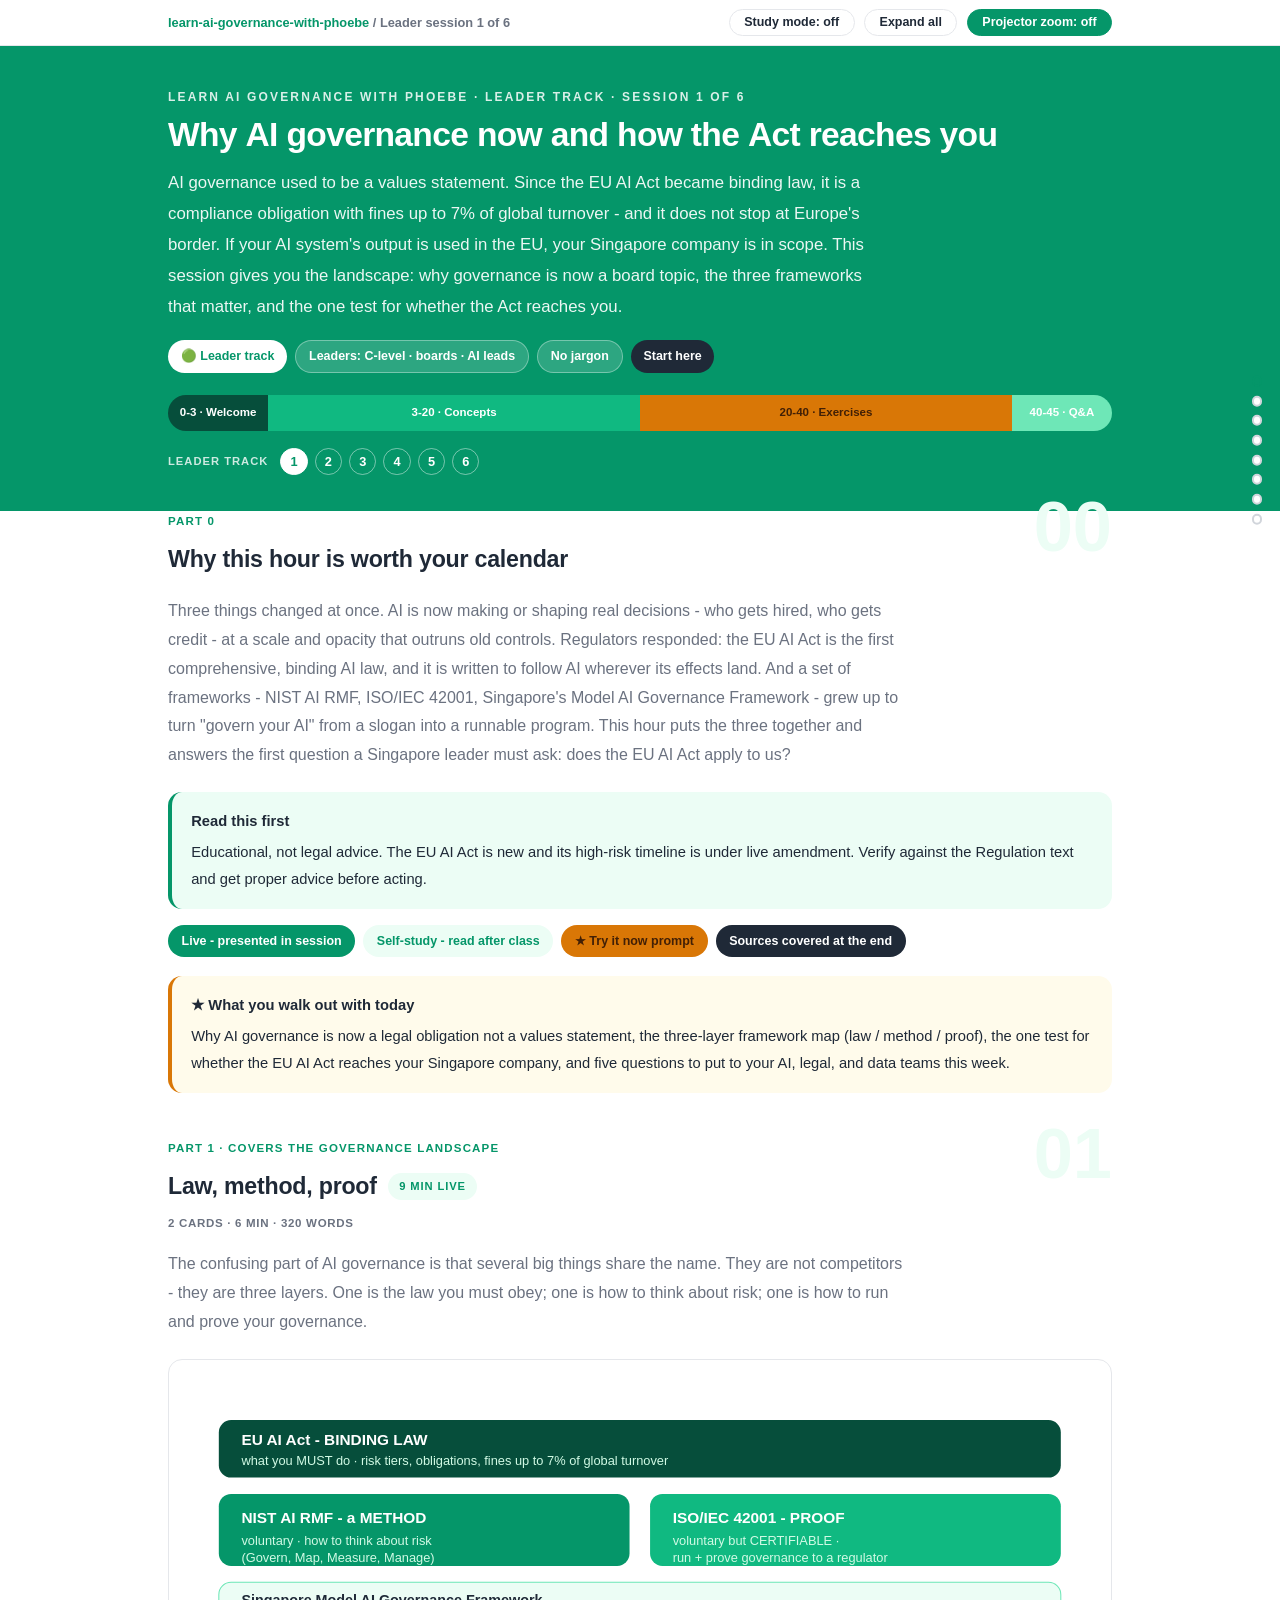
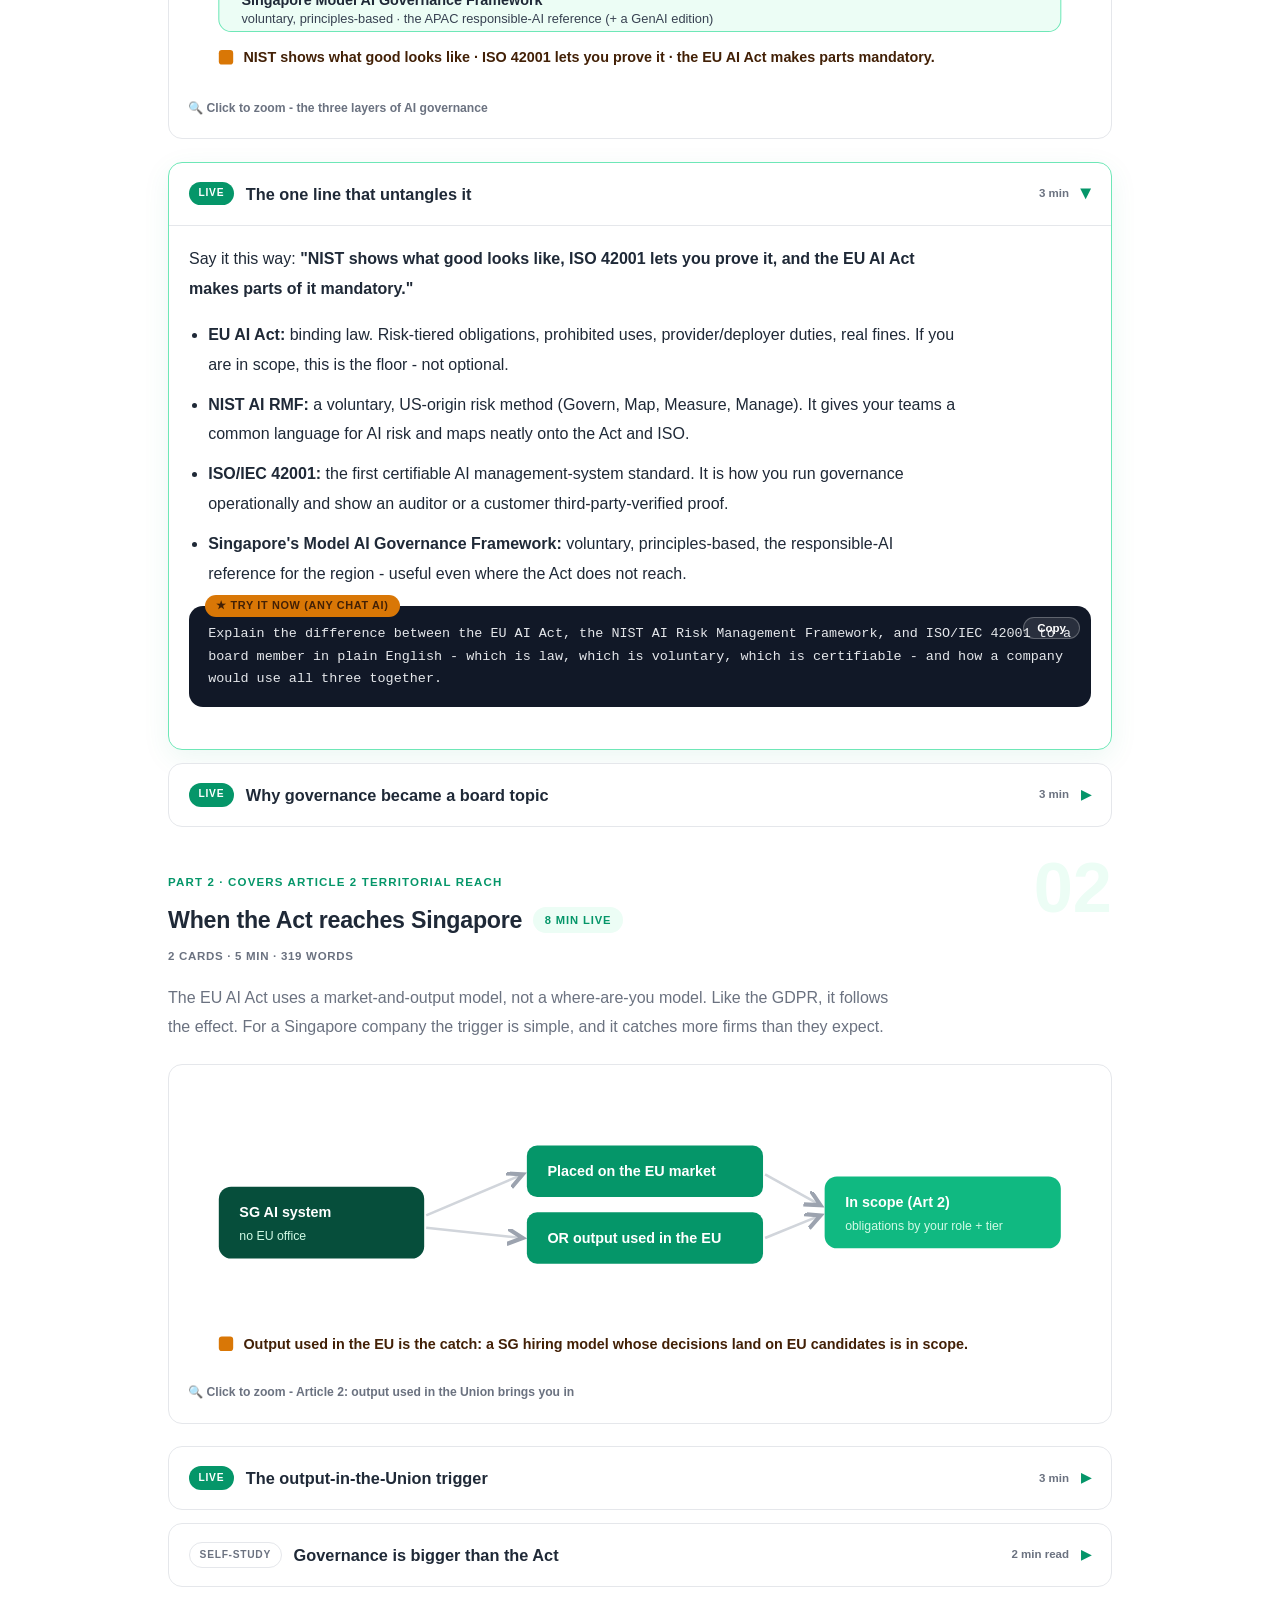
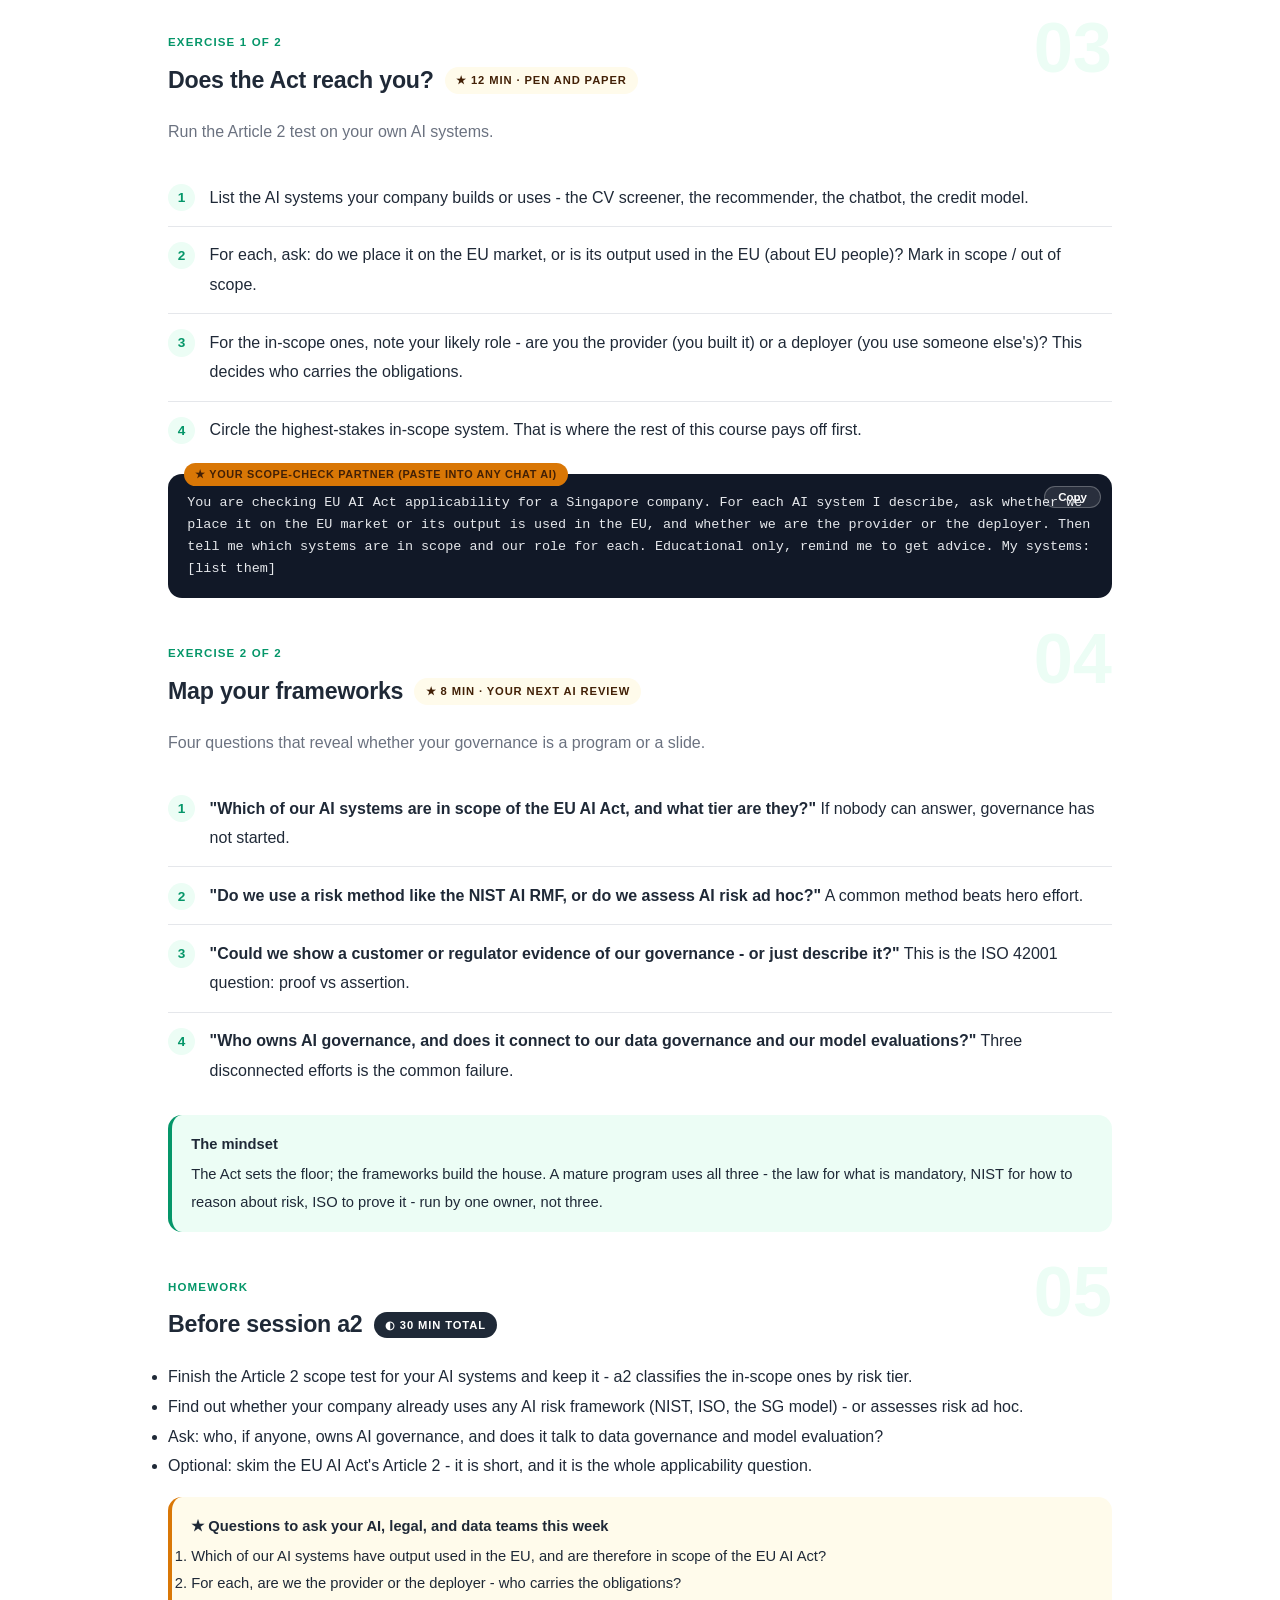
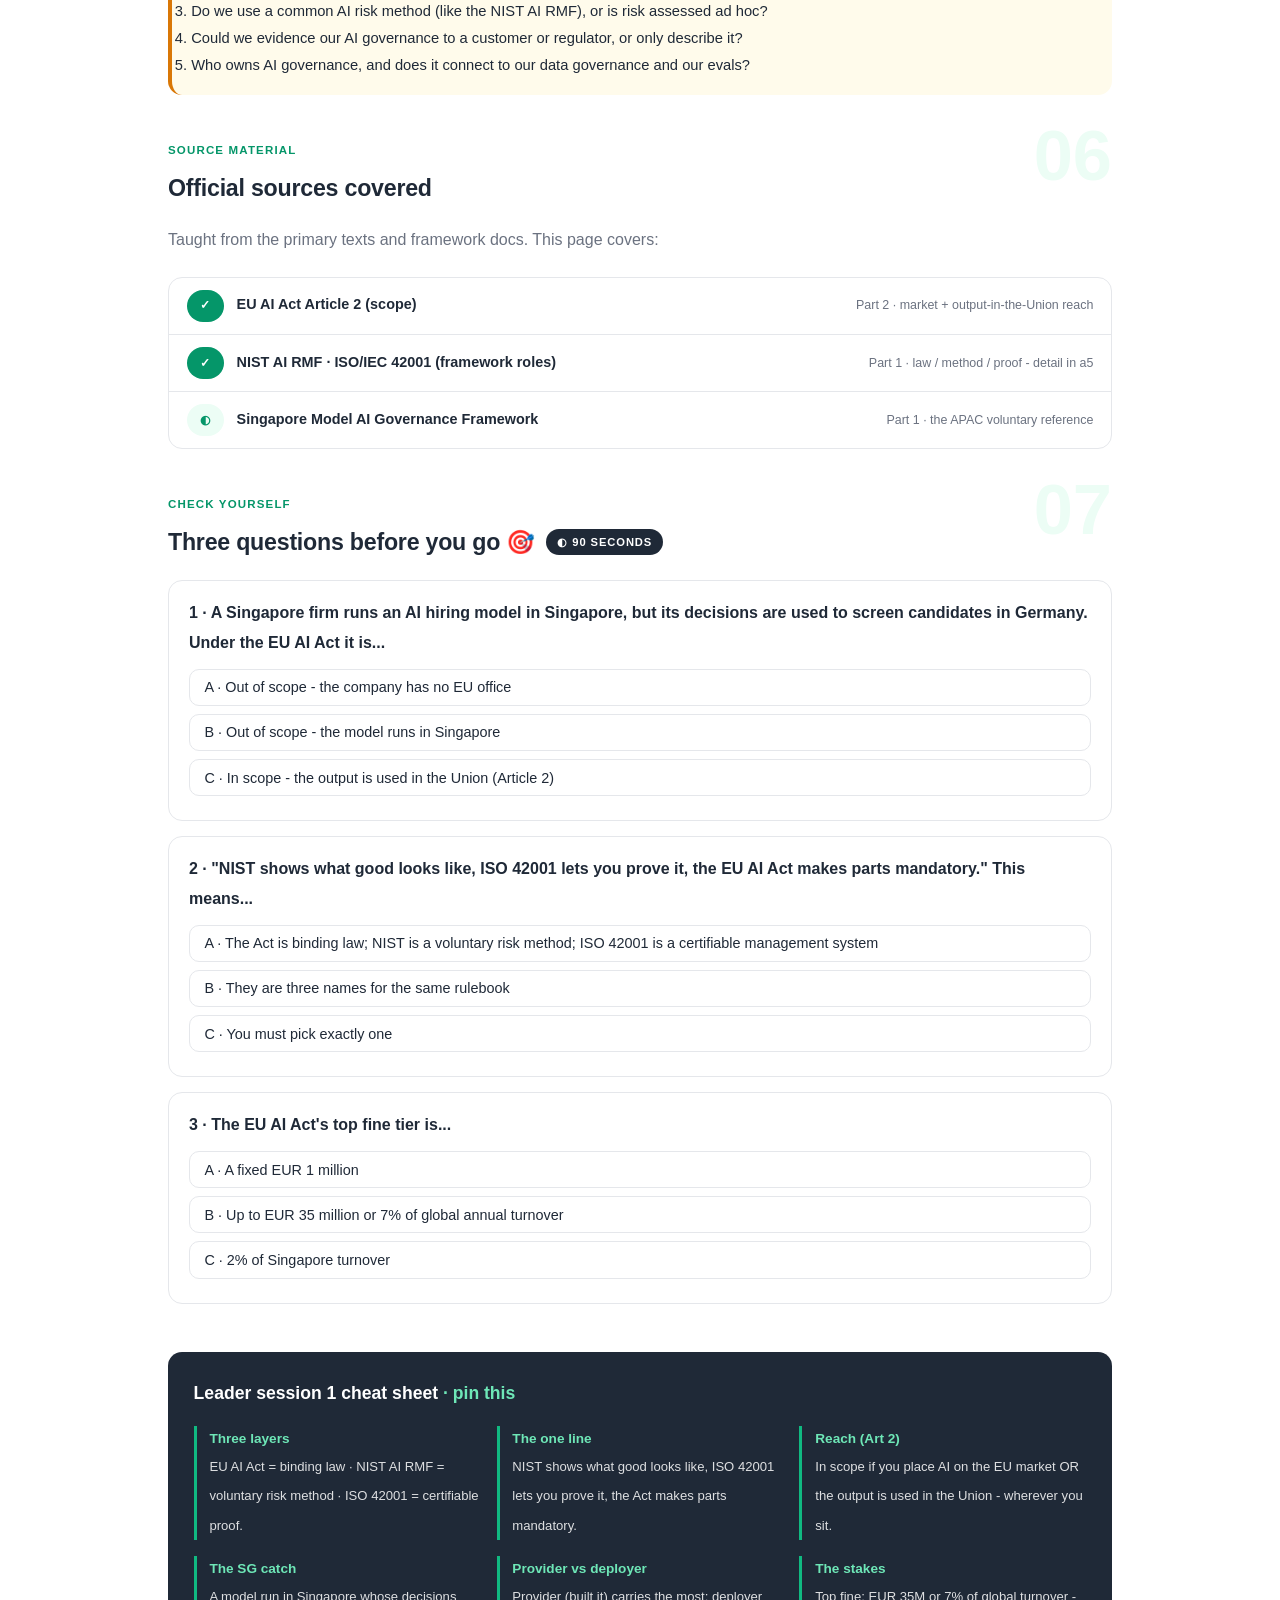
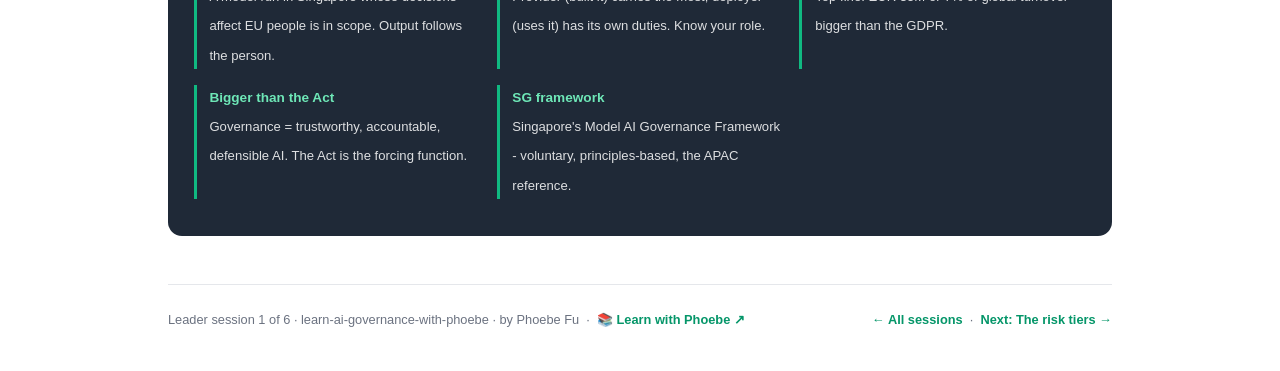
==== commit 67cd9ed4: "Fix diagram clipping and make every page readable on a narrow screen Diagrams: measured geometry def" ====
--- a/courses/a1-why-governance.html
+++ b/courses/a1-why-governance.html
@@ -4,7 +4,7 @@
 <meta charset="UTF-8">
 <meta name="viewport" content="width=device-width, initial-scale=1.0">
 <title>Leader session 1 · Why AI governance now + the Act's reach - learn AI governance with phoebe</title>
-<link rel="stylesheet" href="../assets/style.css?v=1">
+<link rel="stylesheet" href="../assets/style.css?v=5">
 </head>
 <body>
 
@@ -266,6 +266,6 @@
 
 </main>
 
-<script src="../assets/app.js?v=1"></script>
+<script src="../assets/app.js?v=5"></script>
 </body>
 </html>
--- a/assets/style.css
+++ b/assets/style.css
@@ -690,3 +690,111 @@
 .ai-verdict li { margin: .1rem 0; }
 .ai-note { font-size: .68rem; color: var(--muted); font-style: italic; padding: .2rem .85rem .3rem; }
 .ai-cap { font-size: .76rem; color: var(--muted); padding: 0 .85rem .85rem; }
+
+/* === LWP-PATCH v2 === */
+/* palette-agnostic aliases: 75 repos use --indigo/--amber, 1 uses --pine/--clay */
+:root {
+  --pv-accent: var(--indigo, var(--pine, #334155));
+  --pv-flag: var(--amber, var(--clay, #B45309));
+  --pv-flag-50: var(--amber-50, var(--clay-50, #FEF3E2));
+}
+
+/* ============================================================
+   v2 - readable on a phone + reading modes
+   Layout only. No palette tokens are changed.
+   ============================================================ */
+
+/* --- skip link --- */
+.skip-link {
+  position: absolute; left: -9999px; top: 0; z-index: 200;
+  background: var(--pv-accent); color: #fff;
+  padding: .7rem 1.1rem; border-radius: 0 0 var(--radius) 0;
+  font-weight: 700; font-size: .85rem; text-decoration: none;
+}
+.skip-link:focus { left: 0; }
+
+/* --- visible keyboard focus everywhere --- */
+:focus-visible {
+  outline: 3px solid var(--pv-flag);
+  outline-offset: 2px;
+  border-radius: 4px;
+}
+
+/* --- diagrams: hold authored width, scroll instead of shrinking --- */
+.figscroll { overflow-x: auto; -webkit-overflow-scrolling: touch; overscroll-behavior-x: contain; }
+.figscroll::-webkit-scrollbar { height: 6px; }
+.figscroll::-webkit-scrollbar-thumb { background: var(--faint); border-radius: 3px; }
+
+/* --- tables: scroll container + sticky row label --- */
+.tablescroll { overflow-x: auto; -webkit-overflow-scrolling: touch; border-radius: var(--radius); }
+
+/* --- section contents counter --- */
+.sec-meta {
+  display: block; margin-top: .3rem;
+  font-size: .72rem; font-weight: 700; letter-spacing: .06em;
+  text-transform: uppercase; color: var(--muted);
+  font-variant-numeric: tabular-nums;
+}
+
+/* --- study-mode switch --- */
+.btn.mode-on { background: var(--pv-flag); border-color: var(--pv-flag); color: #fff; }
+
+/* --- deep-linked card gets a moment of emphasis --- */
+details.card.linked { border-color: var(--pv-flag); box-shadow: 0 0 0 3px var(--pv-flag-50); }
+
+@media (max-width: 820px) {
+  /* labels keep the size they were drawn at; the figure scrolls */
+  figure.zoomable svg { min-width: 820px; }
+  .figscroll .mm-svg, .mindmap svg { min-width: 840px; }
+
+  table.clean { min-width: 620px; }
+  table.clean th:first-child,
+  table.clean td:first-child {
+    position: sticky; left: 0; background: #fff;
+    box-shadow: 1px 0 0 var(--hairline);
+  }
+
+  pre, .prompt-box { overflow-x: auto; }
+
+  /* 44px tap targets */
+  details.card summary { min-height: 44px; }
+  .qopt { min-height: 44px; display: flex; align-items: center; padding: .7rem .9rem; }
+  .toolbar .btn, .pagefoot a { min-height: 44px; display: inline-flex; align-items: center; }
+}
+
+@media (max-width: 640px) {
+  /* long inline code tokens and nowrap chips are the two things that still
+     forced the page sideways below 640px: let them break rather than push
+     the layout. Inside the media query only - desktop is untouched. */
+  :not(pre) > code, .prompt-box span, code span { overflow-wrap: anywhere; word-break: break-word; }
+  .chip, .syn-chip, .pill, .mode, .tag { white-space: normal; max-width: 100%; }
+
+  /* the agenda bar truncated its own labels into nonsense - stack it */
+  .agenda { flex-direction: column; align-items: stretch; gap: .3rem; }
+  .agenda span { font-size: .74rem; text-align: left; padding: .4rem .7rem; flex: none !important; }
+  .chip-row, .legend { flex-wrap: wrap; }
+  .journey { flex-wrap: wrap; row-gap: .45rem; }
+}
+
+/* --- print: a session should print as a complete handout --- */
+@media print {
+  .pagenav, #progress-bar, .skip-link, .journey, .lightbox { display: none !important; }
+  details.card > .body { display: block !important; }
+  details.card, figure, table.clean, .callout { break-inside: avoid; page-break-inside: avoid; }
+  figure.zoomable svg { min-width: 0; max-width: 100%; }
+  .figscroll, .tablescroll { overflow: visible; }
+  a[href^="http"]::after { content: " (" attr(href) ")"; font-size: .72rem; color: #555; }
+}
+
+/* swipe hint: own line, only when the diagram really does scroll */
+figure.zoomable.can-scroll figcaption { flex-wrap: wrap; }
+figure.zoomable.can-scroll figcaption::after {
+  content: "swipe the diagram \2192";
+  flex: 0 0 100%;
+  margin-top: .2rem;
+  font-size: .72rem;
+  font-weight: 700;
+  letter-spacing: .04em;
+  color: var(--pv-flag);
+}
+/* === /LWP-PATCH === */
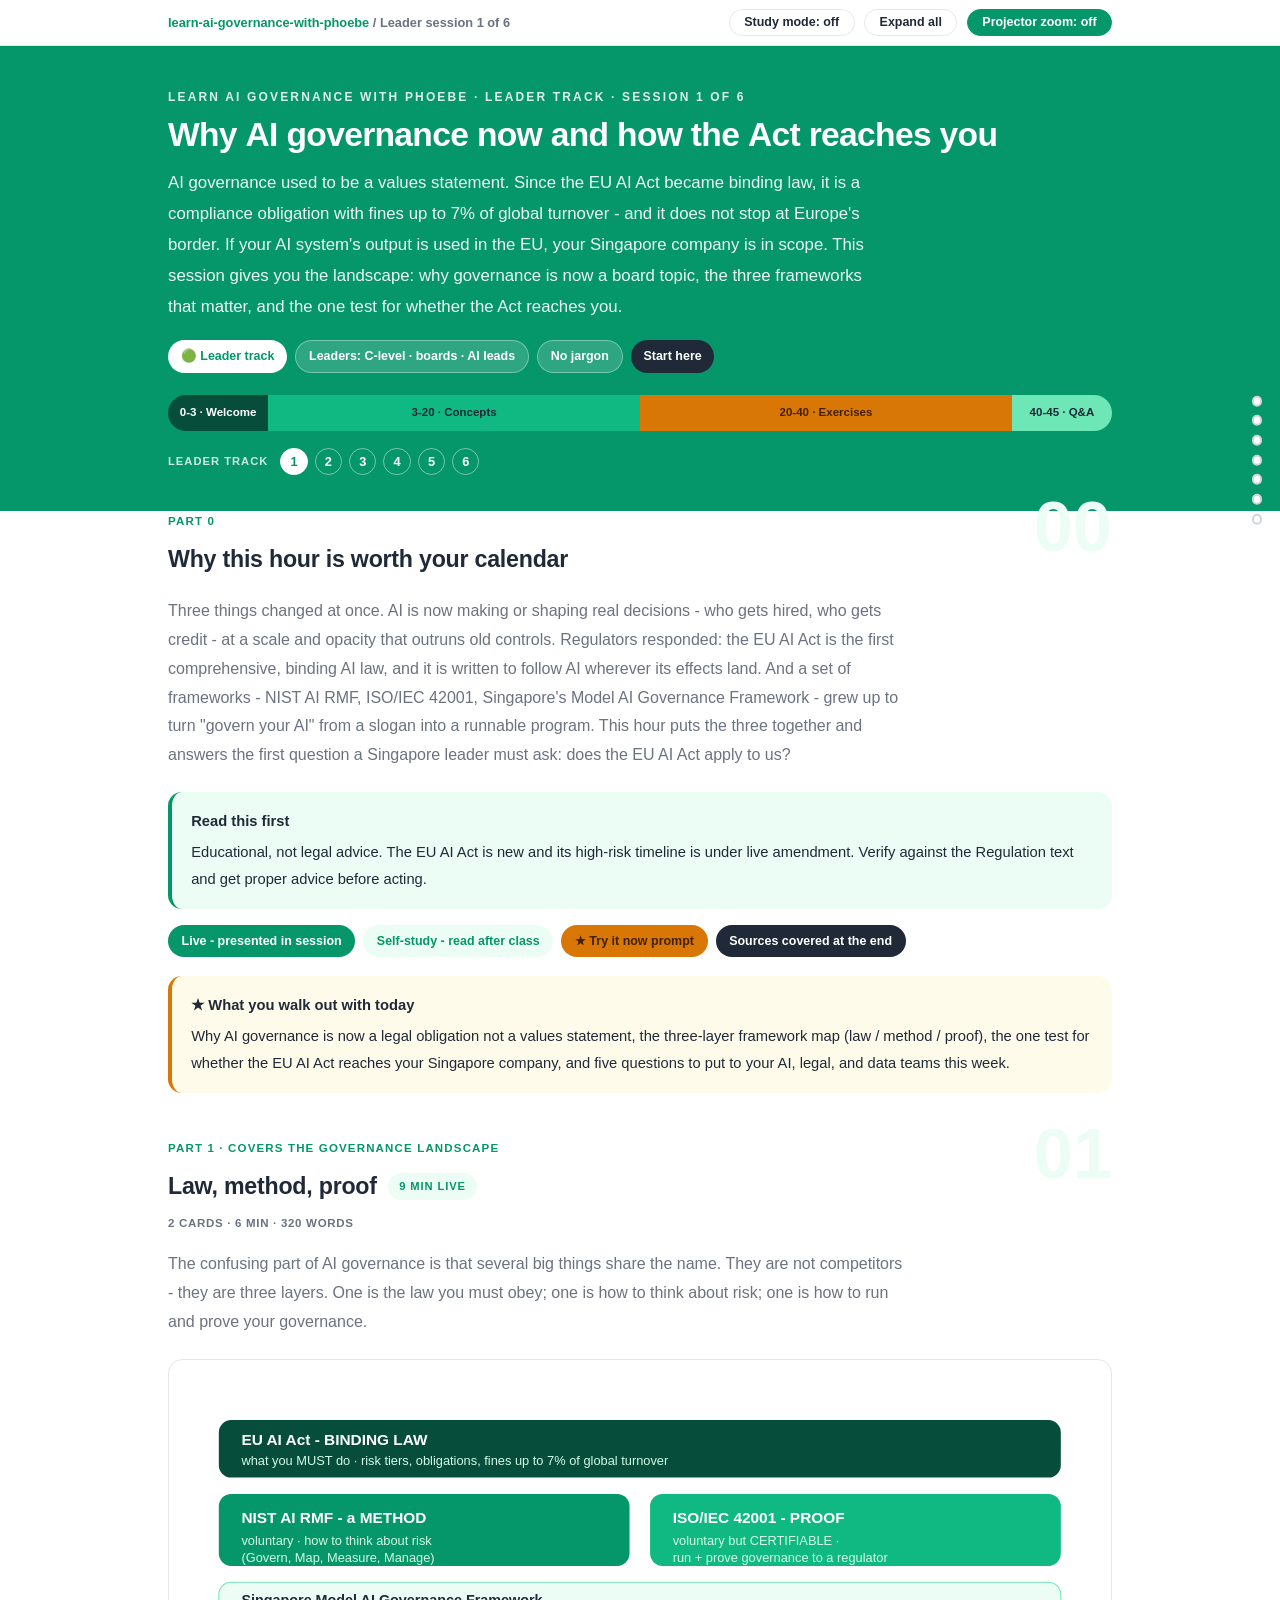
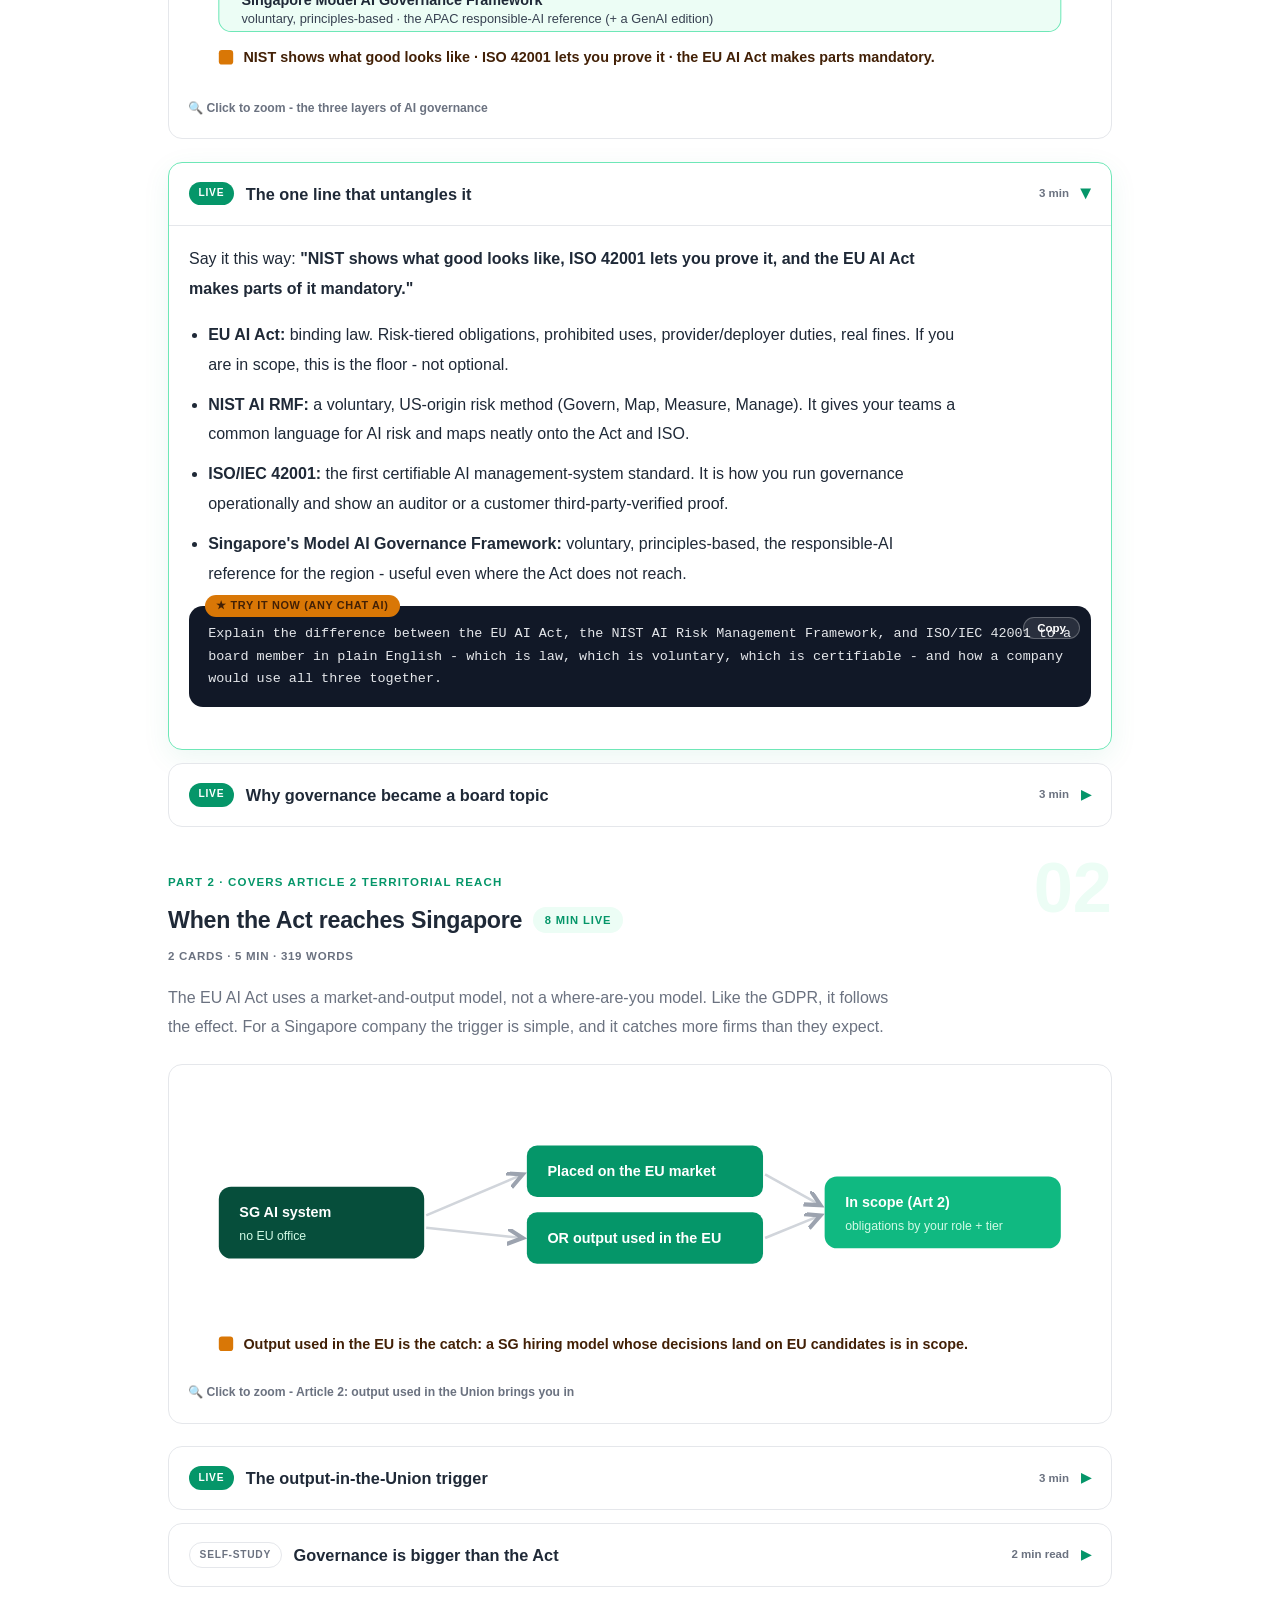
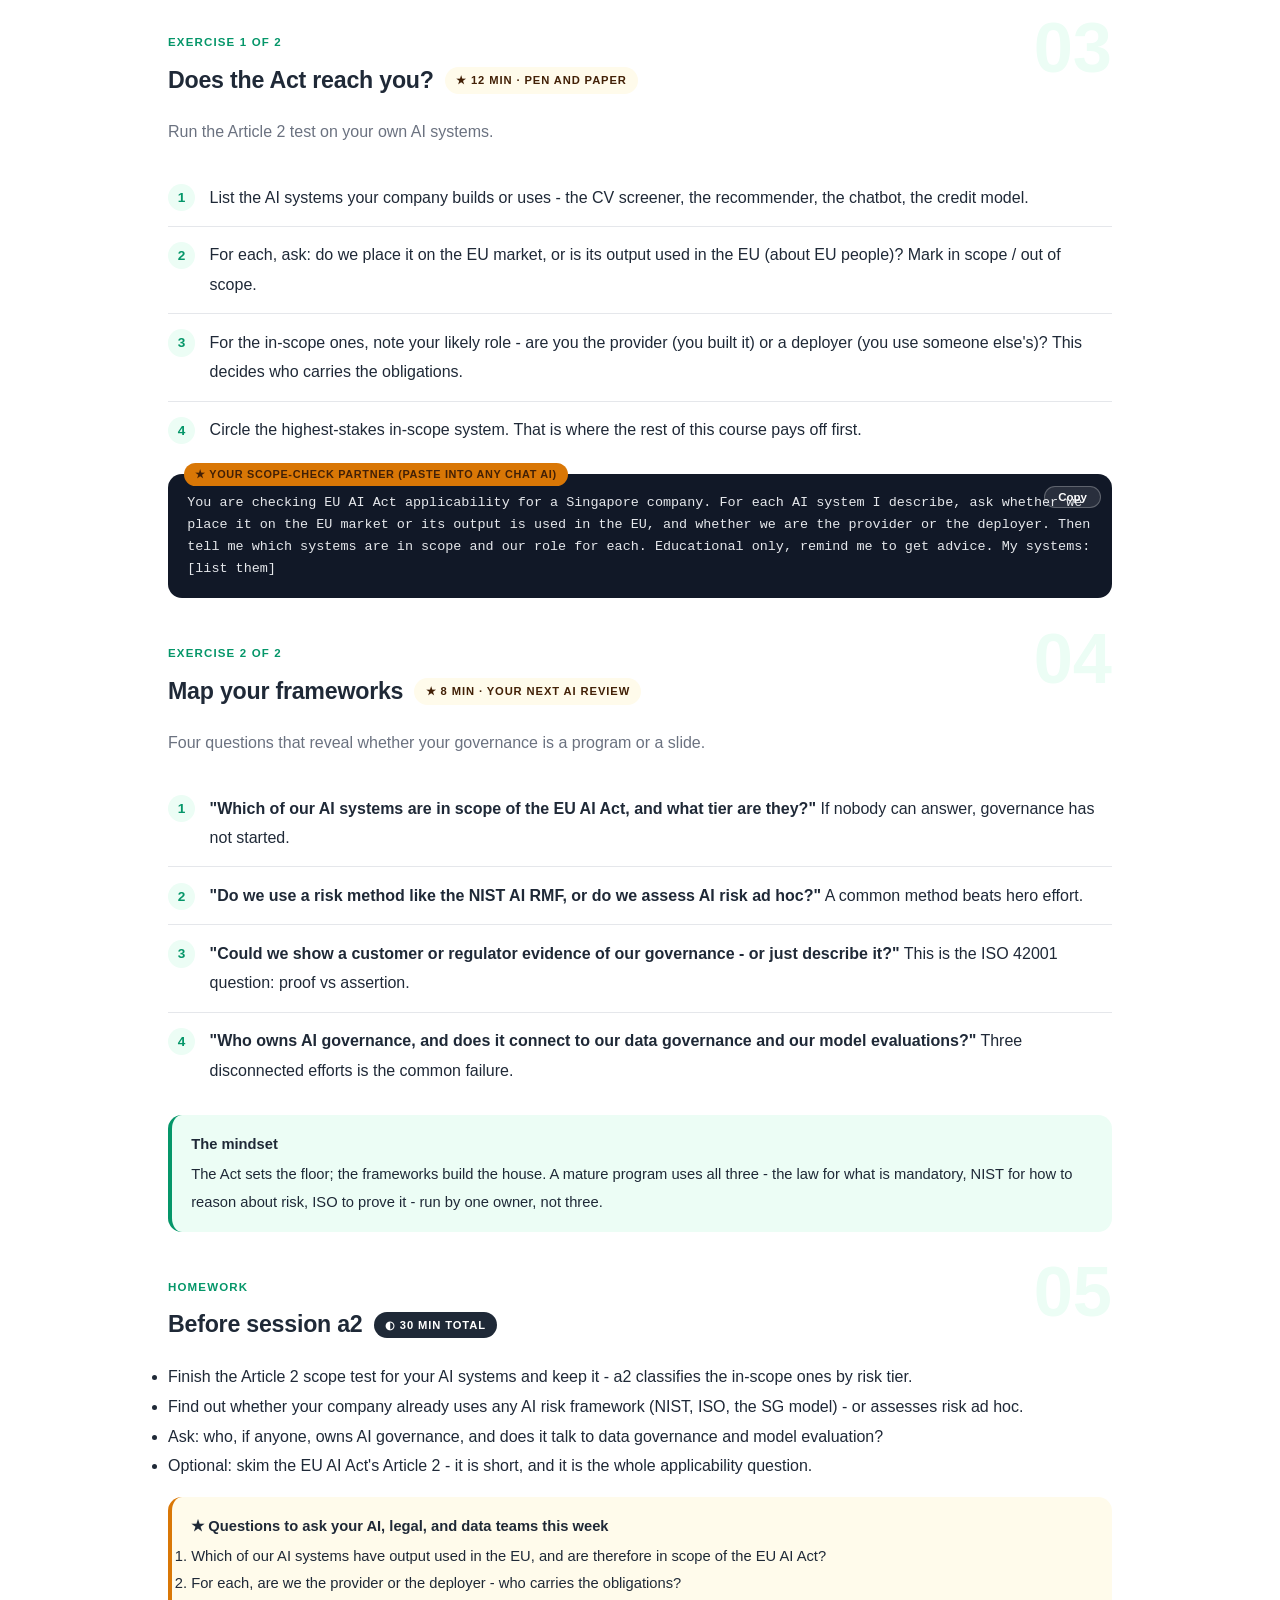
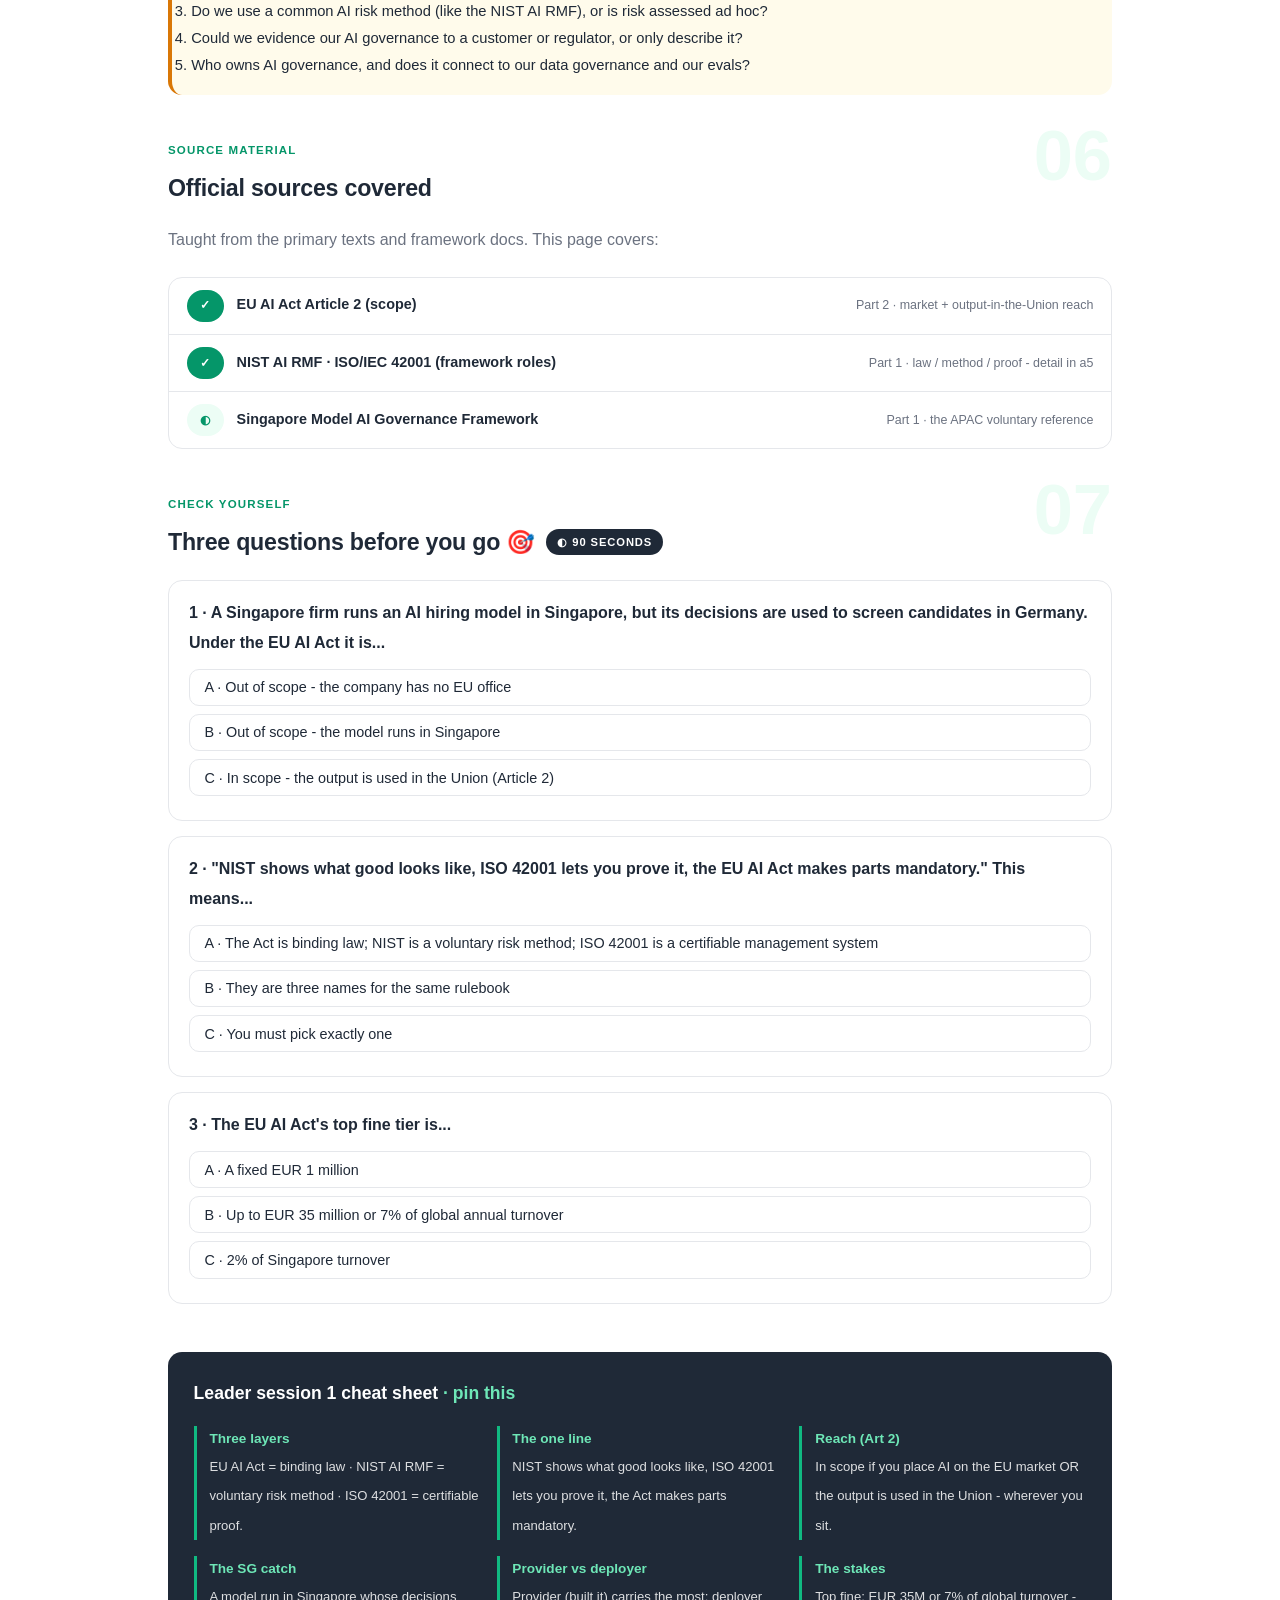
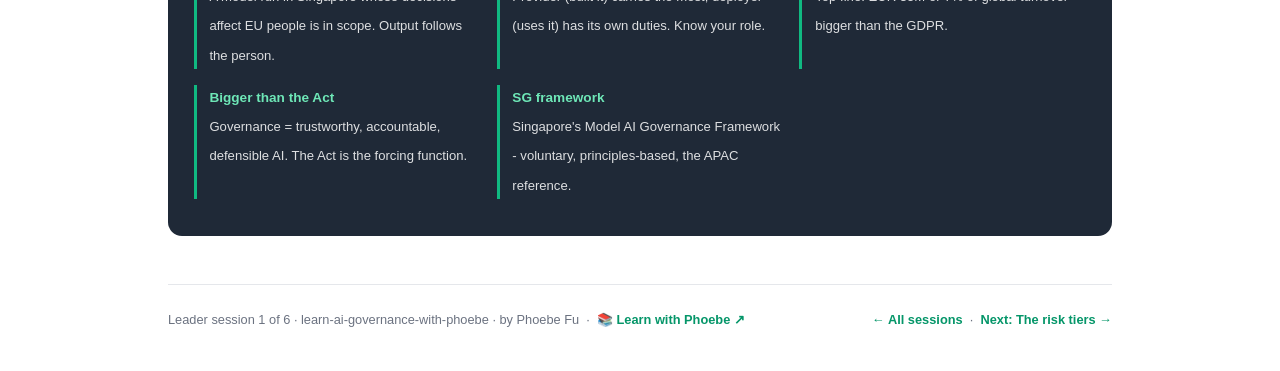
==== commit e06be374: "Fix agenda band contrast, which was unreadable estate-wide The .agenda block hardcodes color:#fff on" ====
--- a/courses/a1-why-governance.html
+++ b/courses/a1-why-governance.html
@@ -3,8 +3,23 @@
 <head>
 <meta charset="UTF-8">
 <meta name="viewport" content="width=device-width, initial-scale=1.0">
+<!-- social:start -->
+<meta name="description" content="Leader session 1 of 6. Three things changed at once. AI is now making or shaping real decisions - who gets hired, who gets credit - at a scale and opacity that outruns old controls. Regulators...">
+<meta property="og:type" content="article">
+<meta property="og:site_name" content="Learn with Phoebe">
+<meta property="og:title" content="Why AI governance now and how the Act reaches you - learn AI governance with phoebe">
+<meta property="og:description" content="Leader session 1 of 6. Three things changed at once. AI is now making or shaping real decisions - who gets hired, who gets credit - at a scale and opacity that outruns old controls. Regulators...">
+<meta property="og:url" content="https://phoebefu6.github.io/learn-ai-governance-with-phoebe/courses/a1-why-governance.html">
+<meta property="og:image" content="https://phoebefu6.github.io/learn-ai-governance-with-phoebe/assets/og-cover.png">
+<meta property="og:image:width" content="1200">
+<meta property="og:image:height" content="630">
+<meta name="twitter:card" content="summary_large_image">
+<meta name="twitter:title" content="Why AI governance now and how the Act reaches you - learn AI governance with phoebe">
+<meta name="twitter:description" content="Leader session 1 of 6. Three things changed at once. AI is now making or shaping real decisions - who gets hired, who gets credit - at a scale and opacity that outruns old controls. Regulators...">
+<meta name="twitter:image" content="https://phoebefu6.github.io/learn-ai-governance-with-phoebe/assets/og-cover.png">
+<!-- social:end -->
 <title>Leader session 1 · Why AI governance now + the Act's reach - learn AI governance with phoebe</title>
-<link rel="stylesheet" href="../assets/style.css?v=5">
+<link rel="stylesheet" href="../assets/style.css?v=7">
 </head>
 <body>
 
@@ -266,6 +281,6 @@
 
 </main>
 
-<script src="../assets/app.js?v=5"></script>
+<script src="../assets/app.js?v=6"></script>
 </body>
 </html>
--- a/assets/style.css
+++ b/assets/style.css
@@ -87,9 +87,9 @@
 }
 .agenda span { padding: .45rem .3rem; white-space: nowrap; overflow: hidden; text-overflow: ellipsis; }
 .agenda .a1 { background: var(--indigo-deep); }
-.agenda .a2 { background: var(--indigo-mid); }
+.agenda .a2 { background: var(--indigo-mid); color: var(--ink); }
 .agenda .a3 { background: var(--amber); color: var(--amber-ink); }
-.agenda .a4 { background: var(--indigo-soft); }
+.agenda .a4 { background: var(--indigo-soft); color: var(--ink); }
 
 /* ---------- toolbar ---------- */
 .toolbar {
@@ -766,7 +766,8 @@
   /* long inline code tokens and nowrap chips are the two things that still
      forced the page sideways below 640px: let them break rather than push
      the layout. Inside the media query only - desktop is untouched. */
-  :not(pre) > code, .prompt-box span, code span { overflow-wrap: anywhere; word-break: break-word; }
+  :not(pre) > code, .prompt-box span, code span,
+  p span, li span, td span { overflow-wrap: anywhere; word-break: break-word; }
   .chip, .syn-chip, .pill, .mode, .tag { white-space: normal; max-width: 100%; }
 
   /* the agenda bar truncated its own labels into nonsense - stack it */
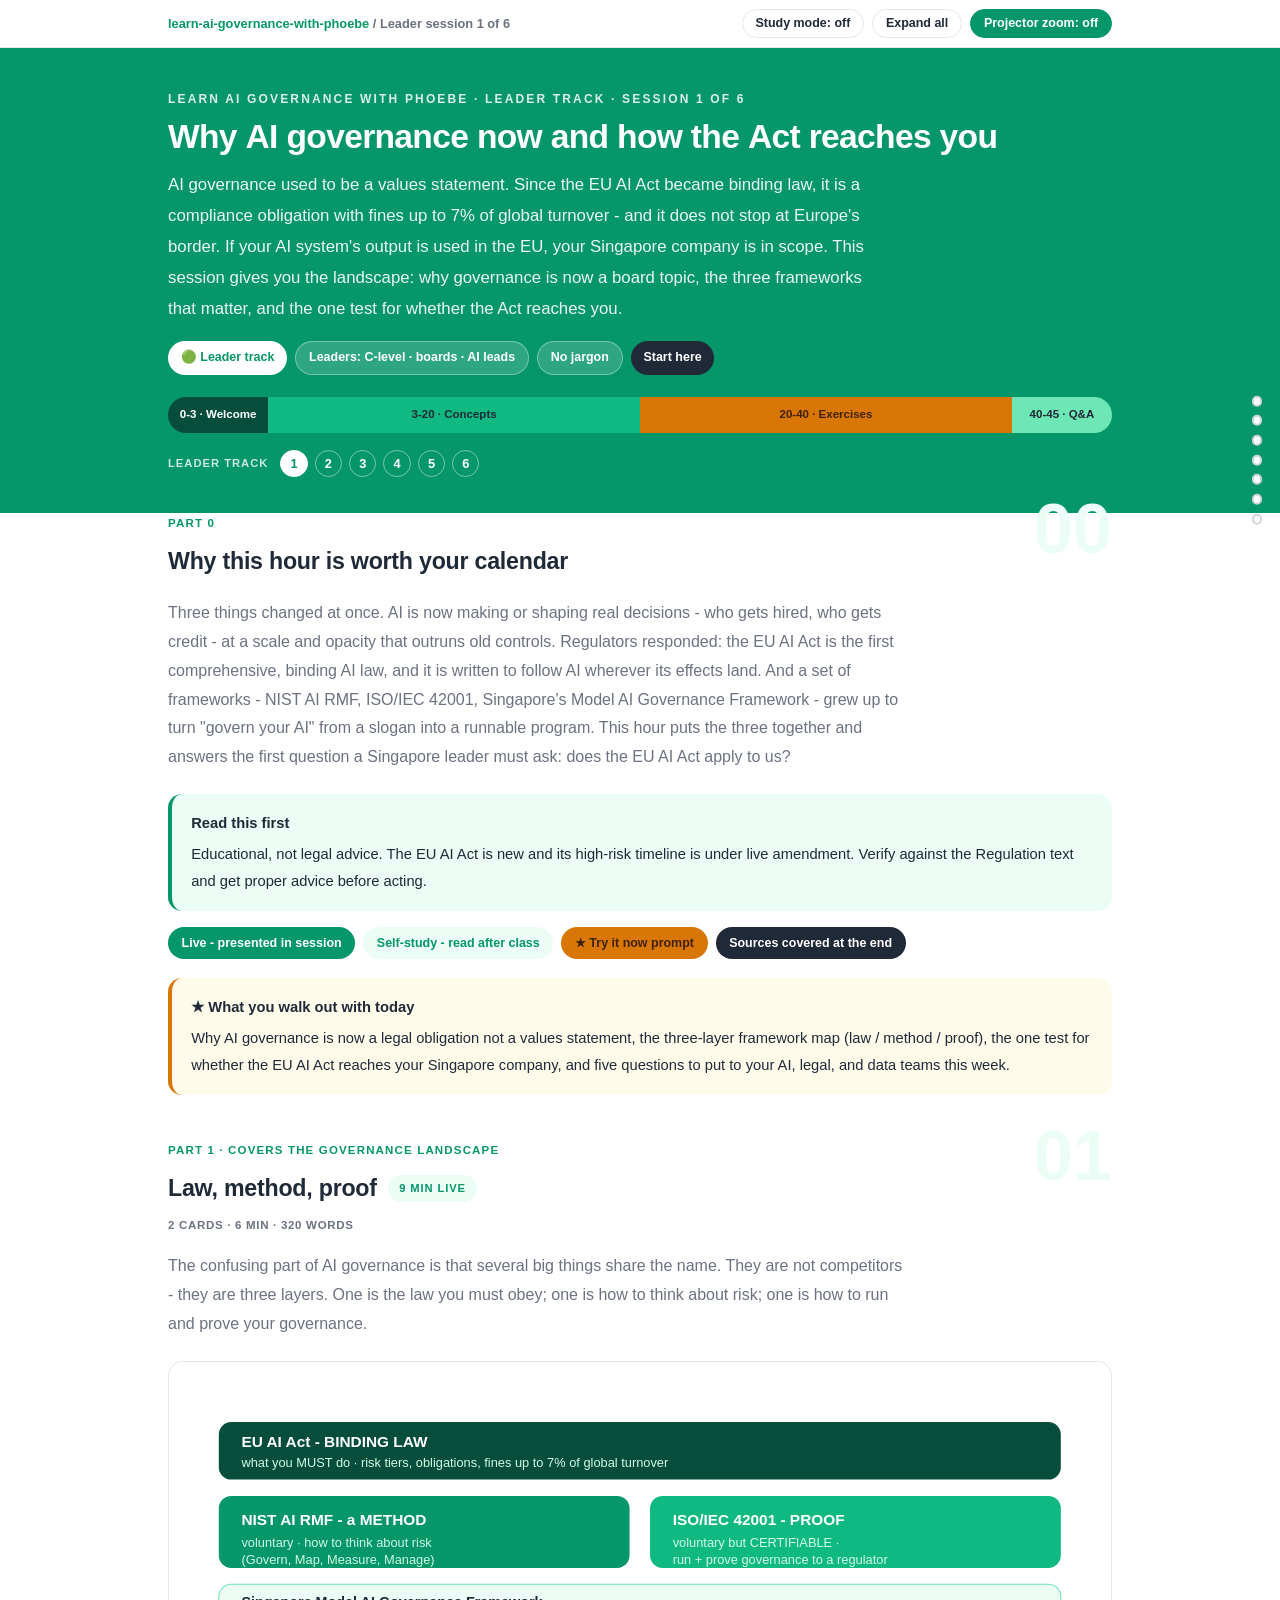
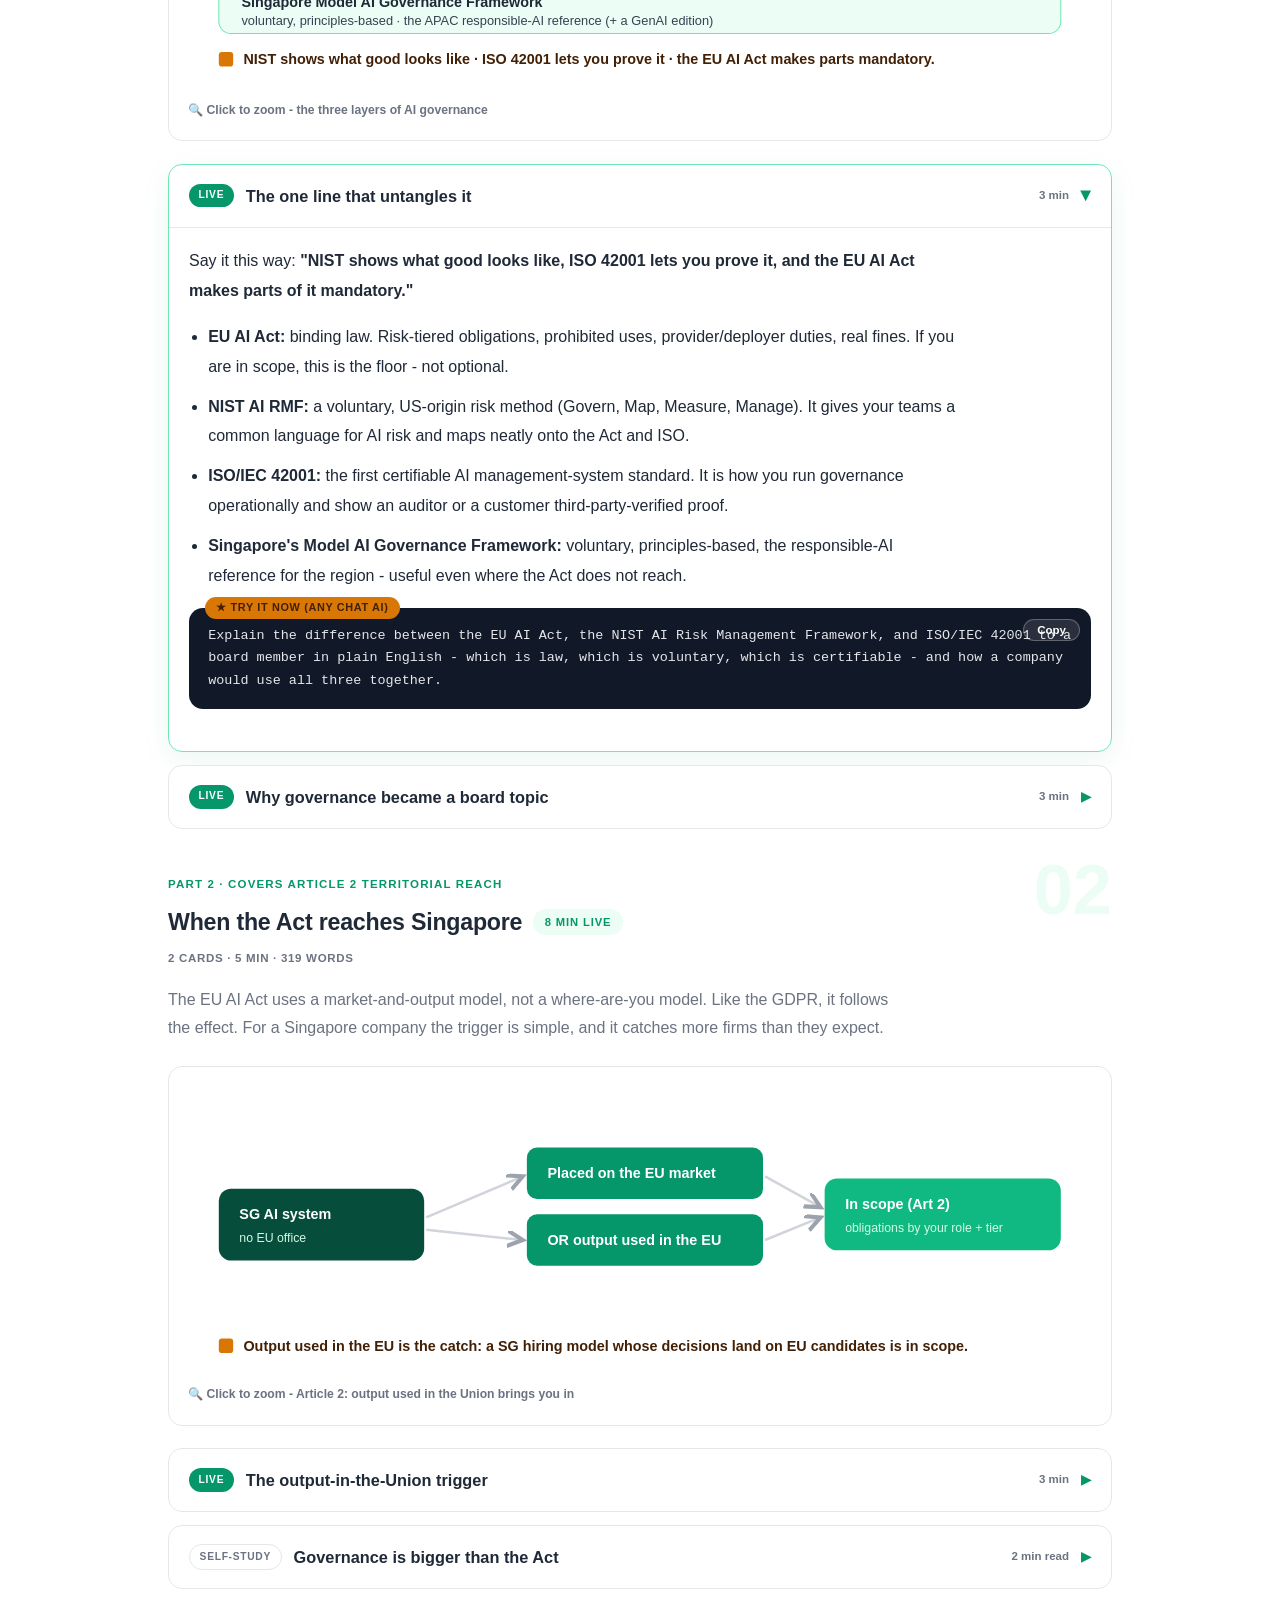
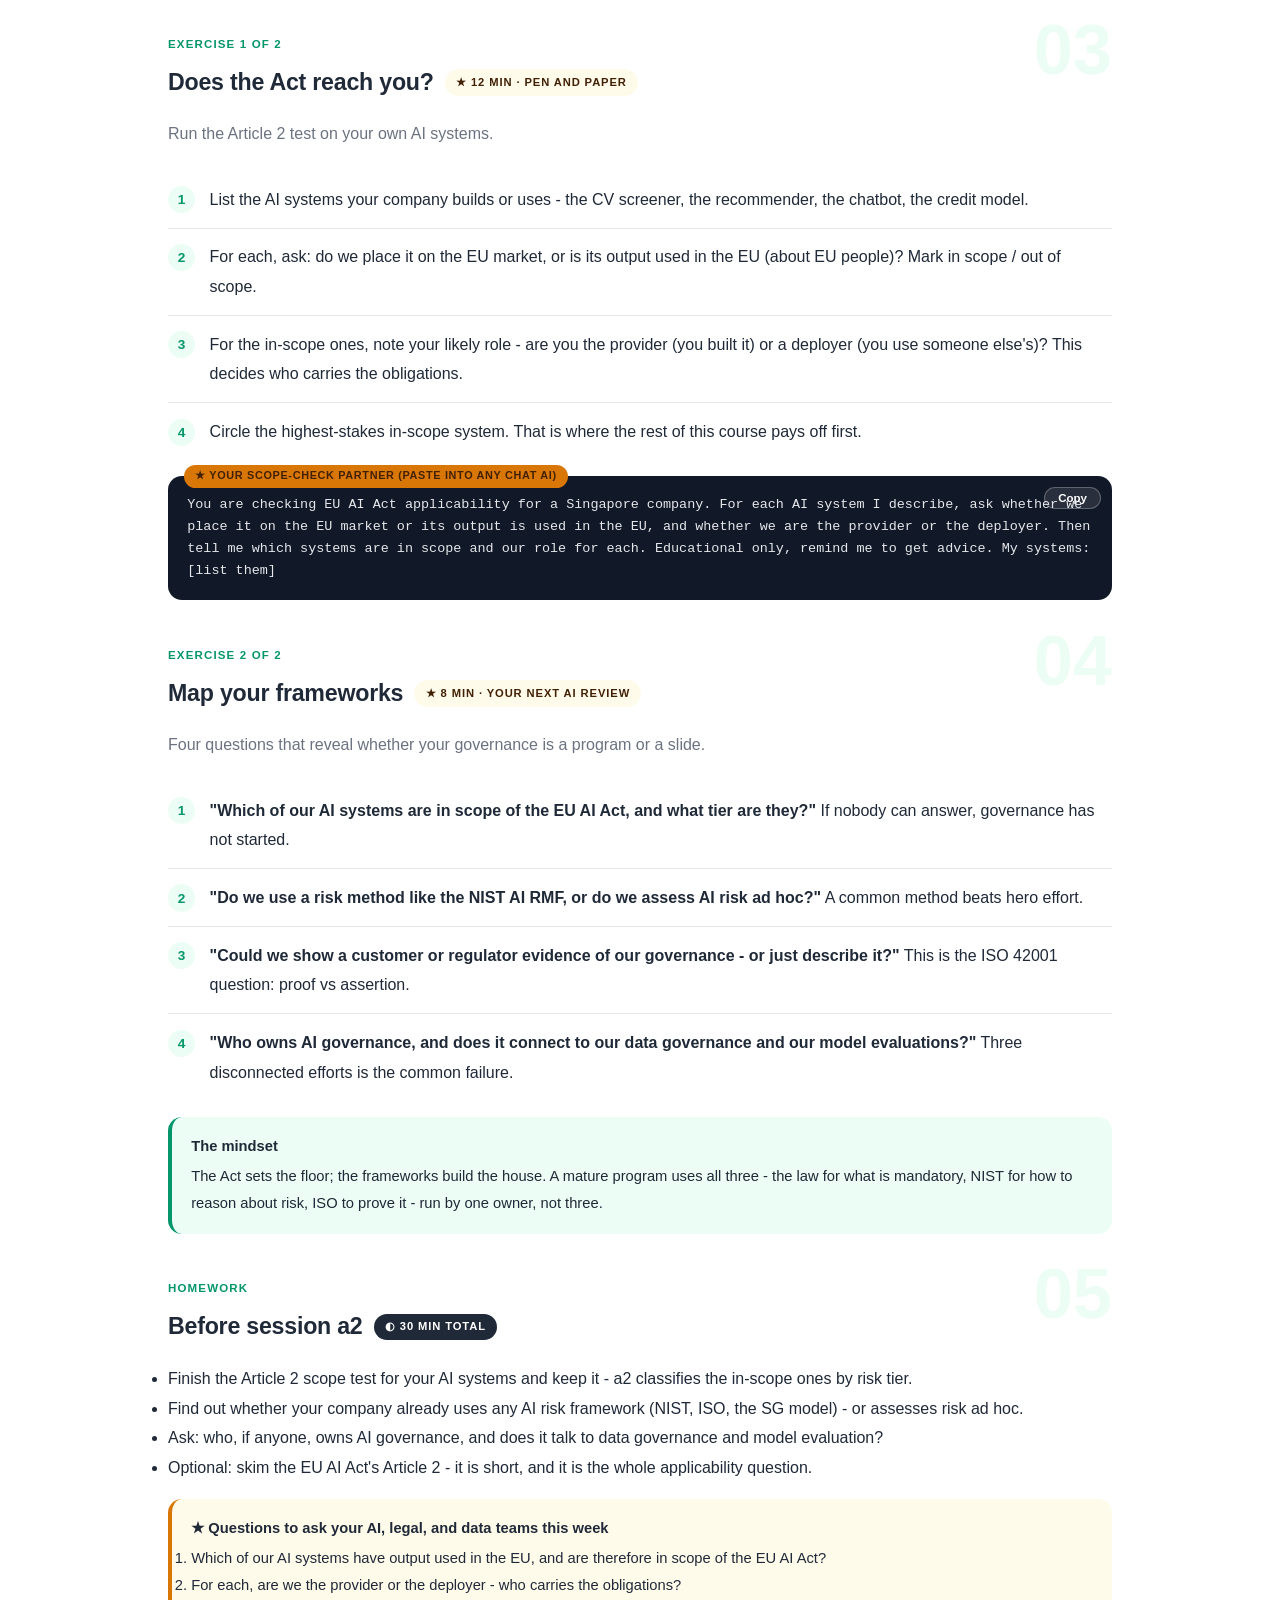
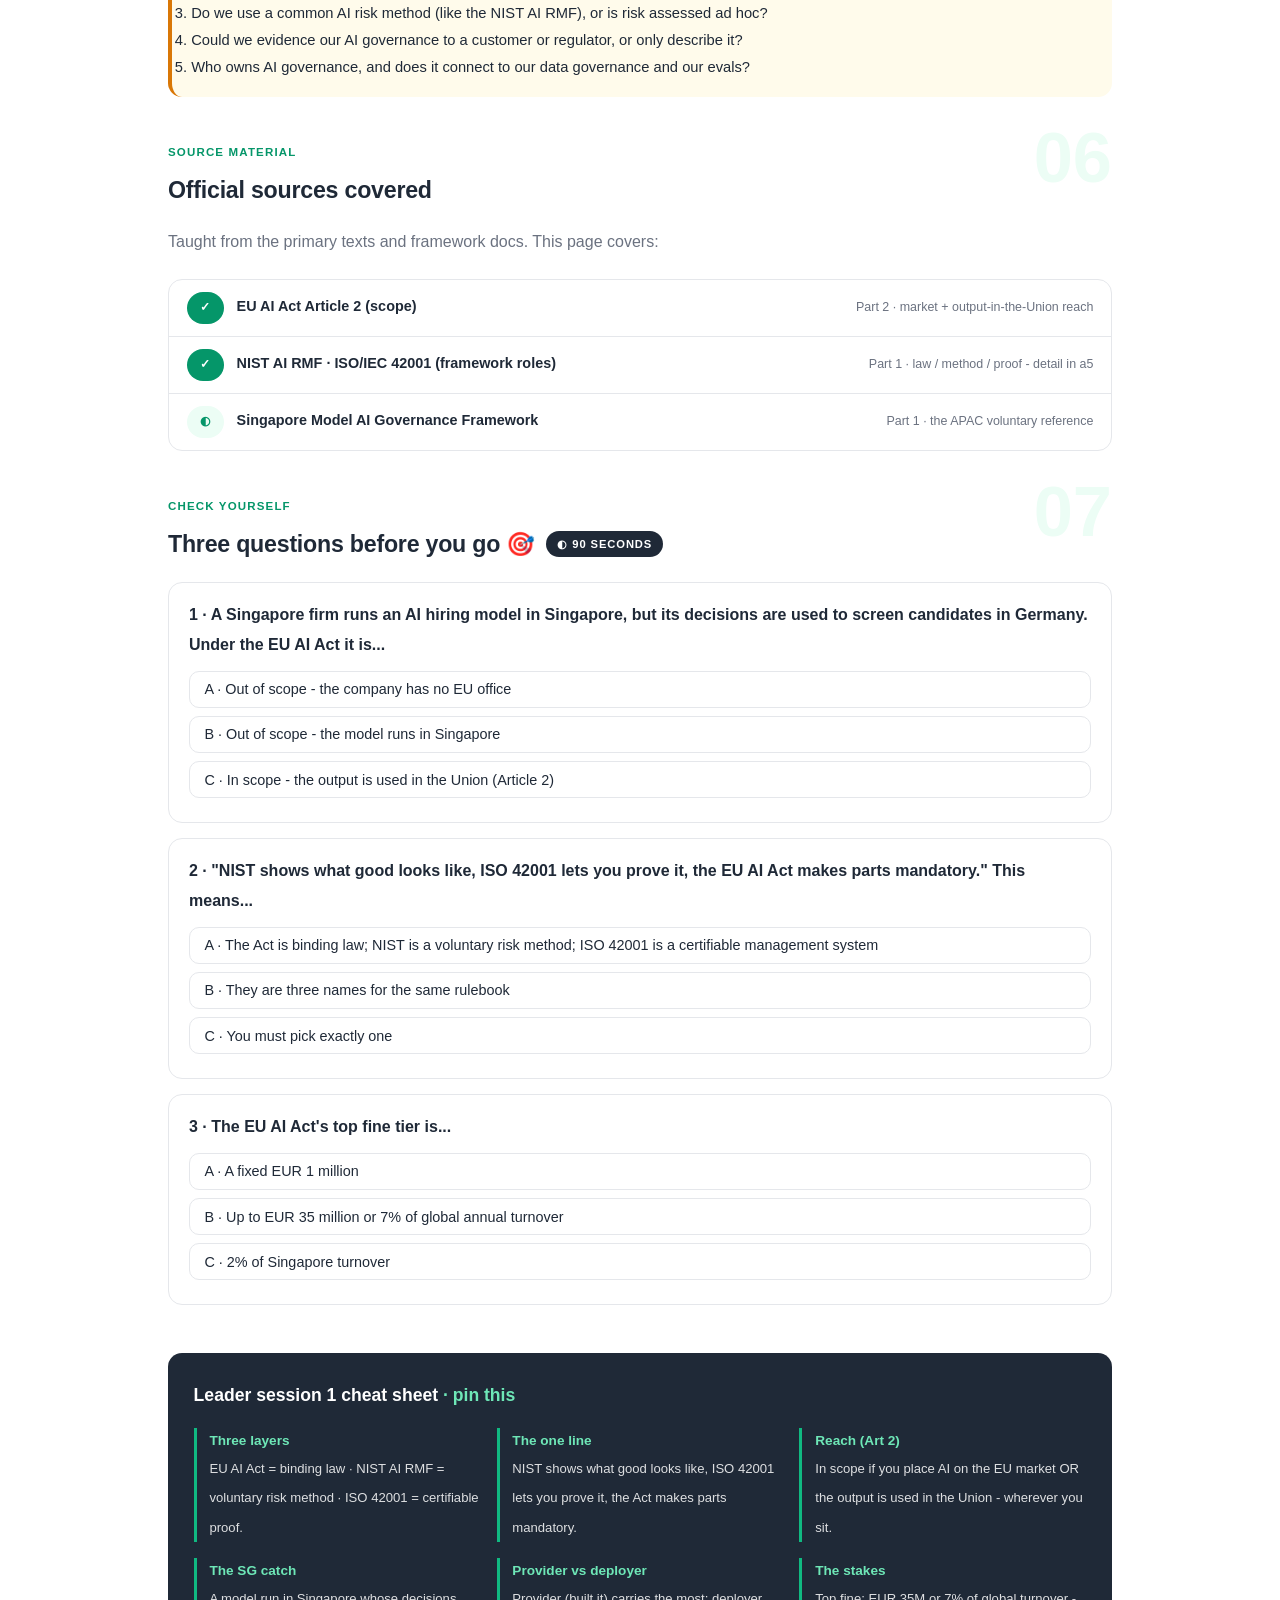
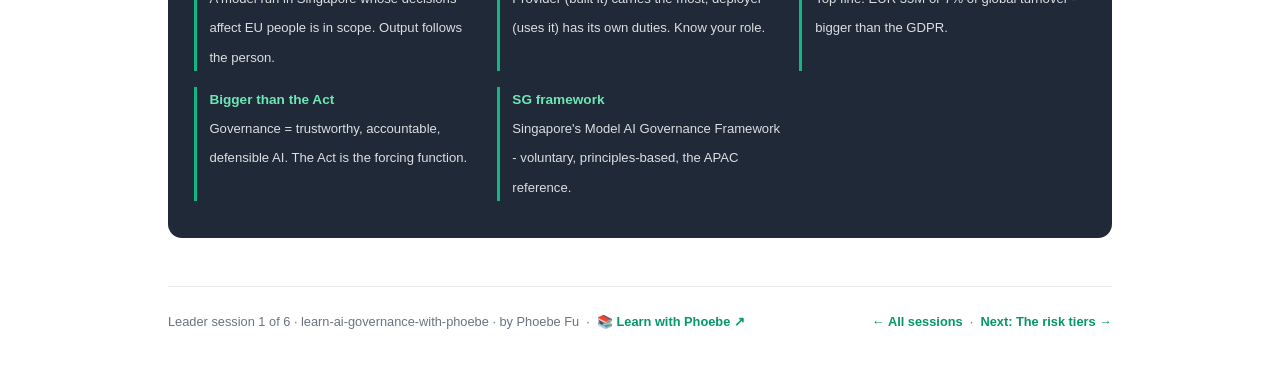
==== commit 3c02261a: "Layout: code boxes stack under step text; toolbar is one row Shared-template defect, live estate-wid" ====
--- a/courses/a1-why-governance.html
+++ b/courses/a1-why-governance.html
@@ -19,7 +19,7 @@
 <meta name="twitter:image" content="https://phoebefu6.github.io/learn-ai-governance-with-phoebe/assets/og-cover.png">
 <!-- social:end -->
 <title>Leader session 1 · Why AI governance now + the Act's reach - learn AI governance with phoebe</title>
-<link rel="stylesheet" href="../assets/style.css?v=7">
+<link rel="stylesheet" href="../assets/style.css?v=9">
 </head>
 <body>
 
--- a/assets/style.css
+++ b/assets/style.css
@@ -101,8 +101,9 @@
   border-bottom: 1px solid var(--hairline);
   padding: .55rem 0;
 }
-.toolbar .wrap { display: flex; align-items: center; gap: .6rem; }
-.toolbar .crumb { font-size: .8rem; color: var(--muted); font-weight: 600; margin-right: auto; }
+.toolbar .wrap { display: flex; align-items: center; gap: .5rem; flex-wrap: nowrap; }
+.toolbar .crumb { font-size: .8rem; color: var(--muted); font-weight: 600; margin-right: auto; min-width: 0; white-space: nowrap; overflow: hidden; text-overflow: ellipsis; }
+.toolbar .btn { white-space: nowrap; flex: none; padding: .38rem .8rem; font-size: .78rem; line-height: 1.2; }
 .toolbar .crumb a { color: var(--indigo); text-decoration: none; }
 .btn {
   border: 1px solid var(--hairline);
@@ -302,11 +303,15 @@
 /* ---------- demo steps ---------- */
 .steps { counter-reset: step; margin: .6rem 0 1rem; }
 .step {
-  display: flex;
-  gap: .9rem;
+  display: grid;
+  grid-template-columns: max-content minmax(0, 1fr);
+  column-gap: .9rem;
+  row-gap: .2rem;
   padding: .85rem 0;
   border-bottom: .5px solid var(--hairline);
 }
+.step > * { grid-column: 2; min-width: 0; }
+.step > .prompt-box { margin: .8rem 0 .4rem; }
 .step:last-child { border-bottom: none; }
 .step::before {
   counter-increment: step;
@@ -759,7 +764,10 @@
   /* 44px tap targets */
   details.card summary { min-height: 44px; }
   .qopt { min-height: 44px; display: flex; align-items: center; padding: .7rem .9rem; }
-  .toolbar .btn, .pagefoot a { min-height: 44px; display: inline-flex; align-items: center; }
+  .toolbar .btn, .pagefoot a { min-height: 44px; display: inline-flex; align-items: center; justify-content: center; }
+  .toolbar .crumb, .toolbar #zoom-toggle { display: none; }
+  .toolbar .btn { flex: 1 1 0; padding: .3rem .4rem; font-size: .72rem; }
+  table.clean { display: block; overflow-x: auto; -webkit-overflow-scrolling: touch; }
 }
 
 @media (max-width: 640px) {
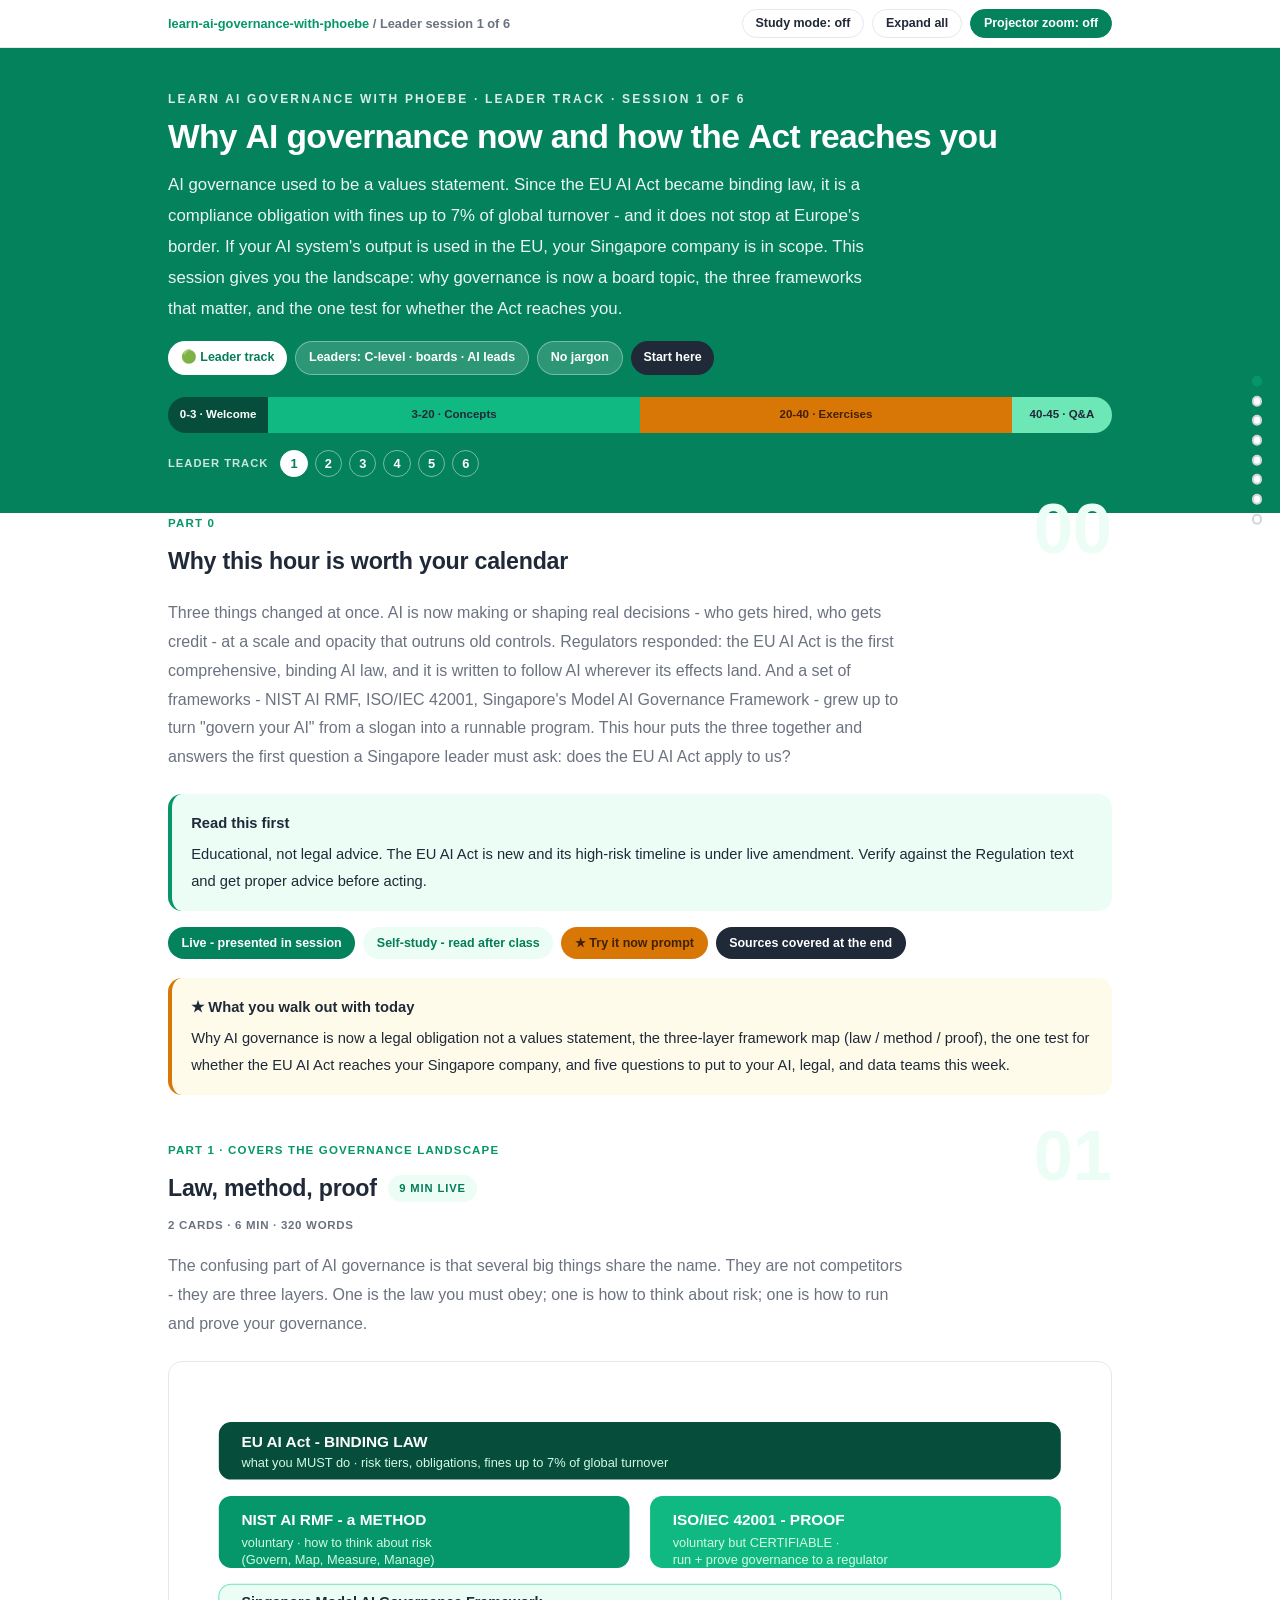
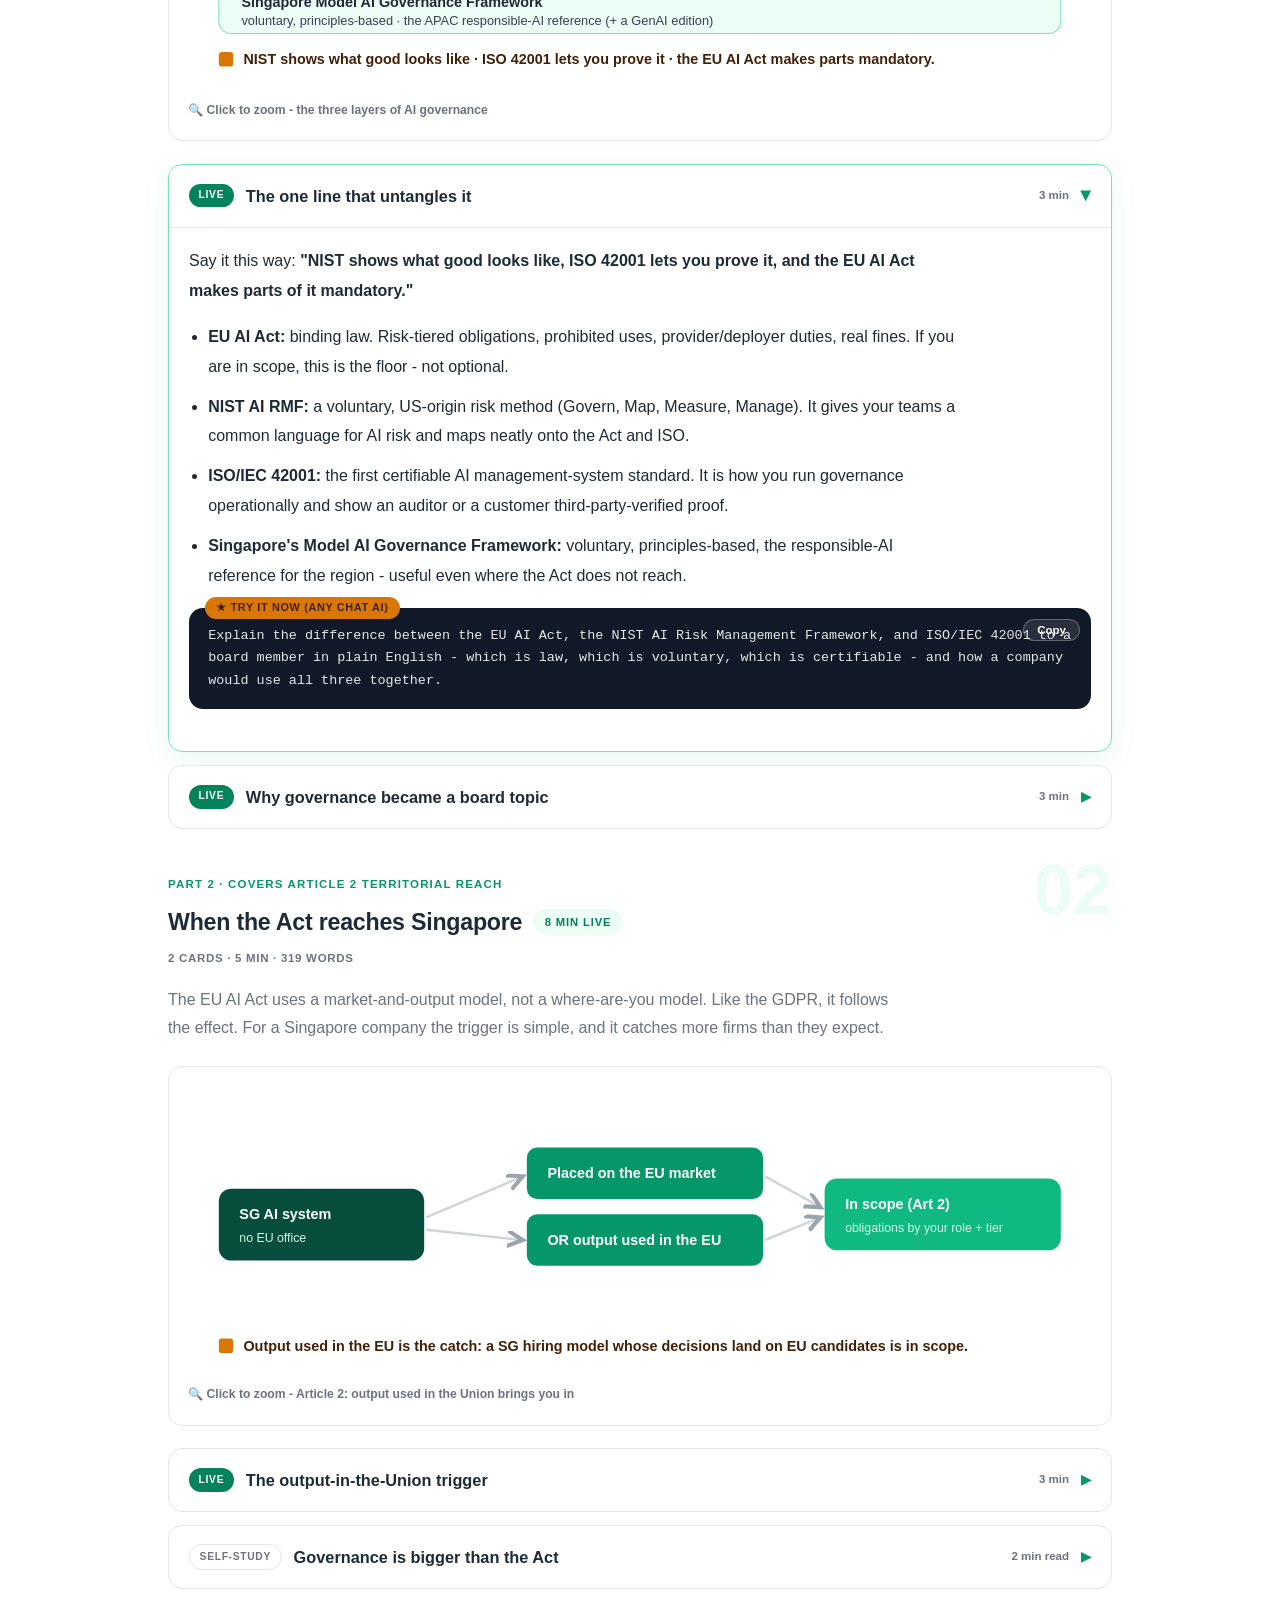
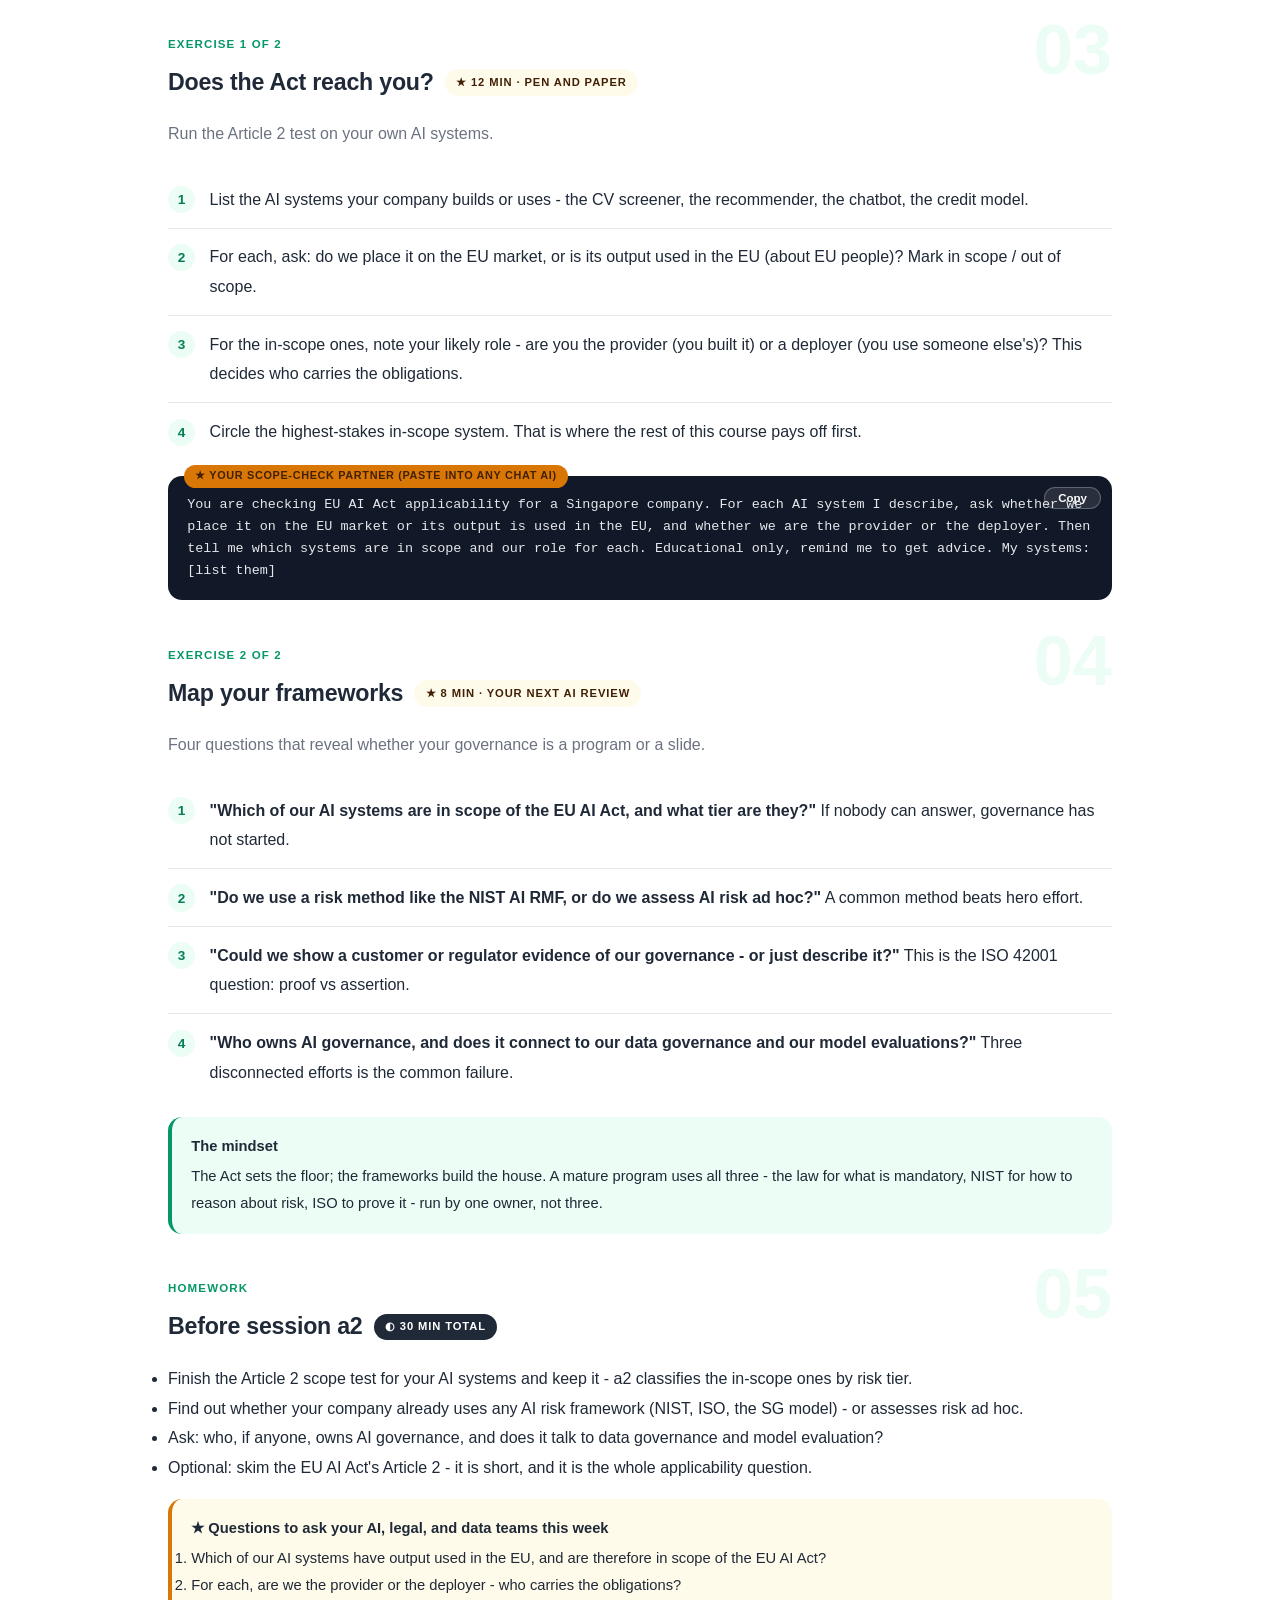
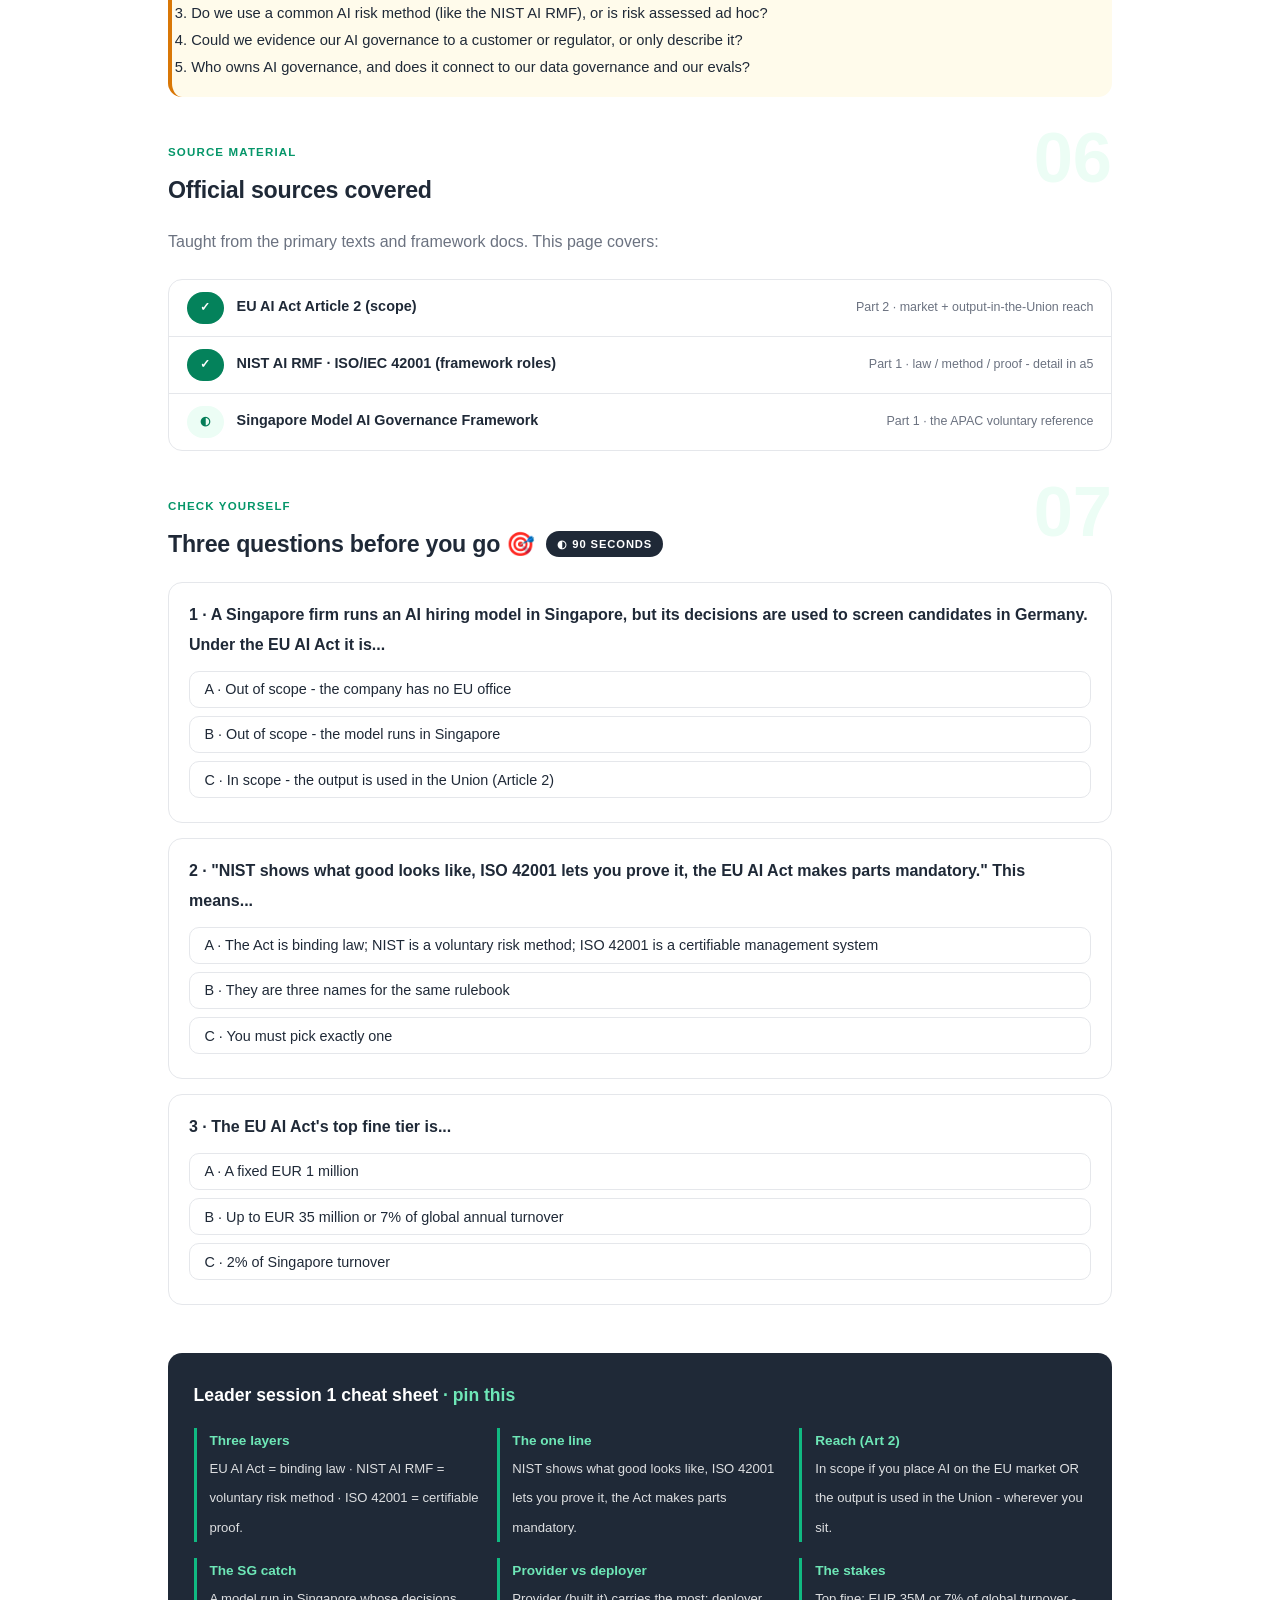
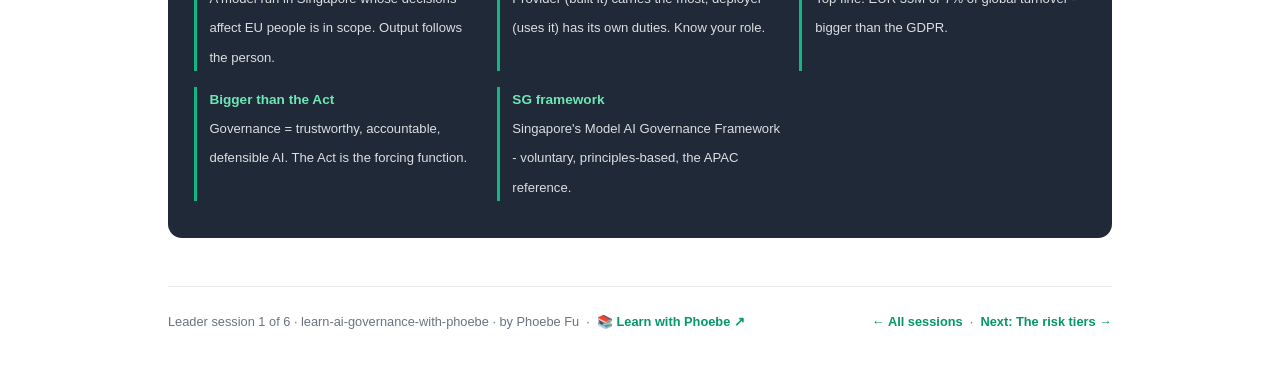
==== commit f9b4a0c3: "Raise every text-on-fill pair to WCAG AA (lowest was 3.6:1) 11 rule(s) drew text on a solid fill bel" ====
--- a/courses/a1-why-governance.html
+++ b/courses/a1-why-governance.html
@@ -19,7 +19,7 @@
 <meta name="twitter:image" content="https://phoebefu6.github.io/learn-ai-governance-with-phoebe/assets/og-cover.png">
 <!-- social:end -->
 <title>Leader session 1 · Why AI governance now + the Act's reach - learn AI governance with phoebe</title>
-<link rel="stylesheet" href="../assets/style.css?v=9">
+<link rel="stylesheet" href="../assets/style.css?v=10">
 </head>
 <body>
 
--- a/assets/style.css
+++ b/assets/style.css
@@ -2,6 +2,8 @@
    Accent: indigo #059669 · Ink: #1F2937 · Flagship: amber #D97706 */
 
 :root {
+  --indigo-solid: #04825B;
+  --indigo-text: #047D58;
   --indigo: #059669;
   --indigo-deep: #064E3B;
   --indigo-mid: #10B981;
@@ -38,7 +40,7 @@
 
 /* ---------- header band ---------- */
 .masthead {
-  background: var(--indigo);
+  background: var(--indigo-solid);
   color: #fff;
   padding: 2.5rem 0 2.25rem;
 }
@@ -70,7 +72,7 @@
   font-weight: 600;
   white-space: nowrap;
 }
-.chip.level { background: #fff; color: var(--indigo); }
+.chip.level { background: #fff; color: var(--indigo-text); }
 .chip.audience { background: rgba(255,255,255,.16); color: #fff; border: 1px solid rgba(255,255,255,.35); }
 .chip.time { background: var(--ink); color: #fff; font-variant-numeric: tabular-nums; }
 
@@ -118,7 +120,7 @@
   transition: all .15s ease;
 }
 .btn:hover { border-color: var(--indigo); color: var(--indigo); }
-.btn.primary { background: var(--indigo); border-color: var(--indigo); color: #fff; }
+.btn.primary { background: var(--indigo-solid); border-color: var(--indigo-solid); color: #fff; }
 .btn.primary:hover { background: var(--indigo-deep); }
 
 /* ---------- sections ---------- */
@@ -152,7 +154,7 @@
   text-transform: uppercase;
   letter-spacing: .08em;
 }
-.tag.concept { background: var(--indigo-50); color: var(--indigo); }
+.tag.concept { background: var(--indigo-50); color: var(--indigo-text); }
 .tag.demo { background: var(--amber-50); color: var(--amber-ink); }
 .tag.exercise { background: var(--ink); color: #fff; }
 
@@ -168,7 +170,7 @@
   border-radius: 999px;
   flex: none;
 }
-.mode.live { background: var(--indigo); color: #fff; }
+.mode.live { background: var(--indigo-solid); color: #fff; }
 .mode.self { background: #fff; color: var(--muted); border: 1px solid var(--hairline); }
 
 /* ---------- accordions ---------- */
@@ -220,8 +222,8 @@
   font-size: .78rem;
   font-weight: 600;
 }
-.pill.solid { background: var(--indigo); color: #fff; }
-.pill.light { background: var(--indigo-50); color: var(--indigo); }
+.pill.solid { background: var(--indigo-solid); color: #fff; }
+.pill.light { background: var(--indigo-50); color: var(--indigo-text); }
 .pill.inkpill { background: var(--ink); color: #fff; }
 .pill.amber, .pill.peach { background: var(--amber); color: var(--amber-ink); }
 .pill.bare { color: var(--faint); }
@@ -270,7 +272,7 @@
   position: absolute;
   top: -0.7rem;
   left: 1rem;
-  background: var(--indigo);
+  background: var(--indigo-solid);
   color: #fff;
   font-family: "Inter", -apple-system, sans-serif;
   font-size: .68rem;
@@ -320,7 +322,7 @@
   width: 1.7rem; height: 1.7rem;
   border-radius: 999px;
   background: var(--indigo-50);
-  color: var(--indigo);
+  color: var(--indigo-text);
   font-weight: 700;
   font-size: .85rem;
   display: inline-flex;
@@ -556,7 +558,7 @@
   font-variant-numeric: tabular-nums;
 }
 .journey a:hover { border-color: #fff; transform: scale(1.12); }
-.journey a.here { background: #fff; color: var(--indigo); border-color: #fff; }
+.journey a.here { background: #fff; color: var(--indigo-text); border-color: #fff; }
 .journey a.dd-chip { width: auto; border-radius: 999px; padding: 0 .7rem; font-size: .72rem; }
 
 /* ---------- check-yourself quiz ---------- */
@@ -584,7 +586,7 @@
   transition: all .15s ease;
 }
 .quiz-q .qopt:hover { border-color: var(--indigo); background: var(--indigo-50); }
-.quiz-q .qopt.correct { background: var(--indigo); border-color: var(--indigo); color: #fff; font-weight: 600; }
+.quiz-q .qopt.correct { background: var(--indigo-solid); border-color: var(--indigo-solid); color: #fff; font-weight: 600; }
 .quiz-q .qopt.correct::after { content: "  ✓"; }
 .quiz-q .qopt.wrong { background: #FEF2F2; border-color: #FCA5A5; color: #991B1B; animation: qshake .3s ease; }
 .quiz-q .qopt.wrong::after { content: "  ✗ try again"; font-size: .78rem; }
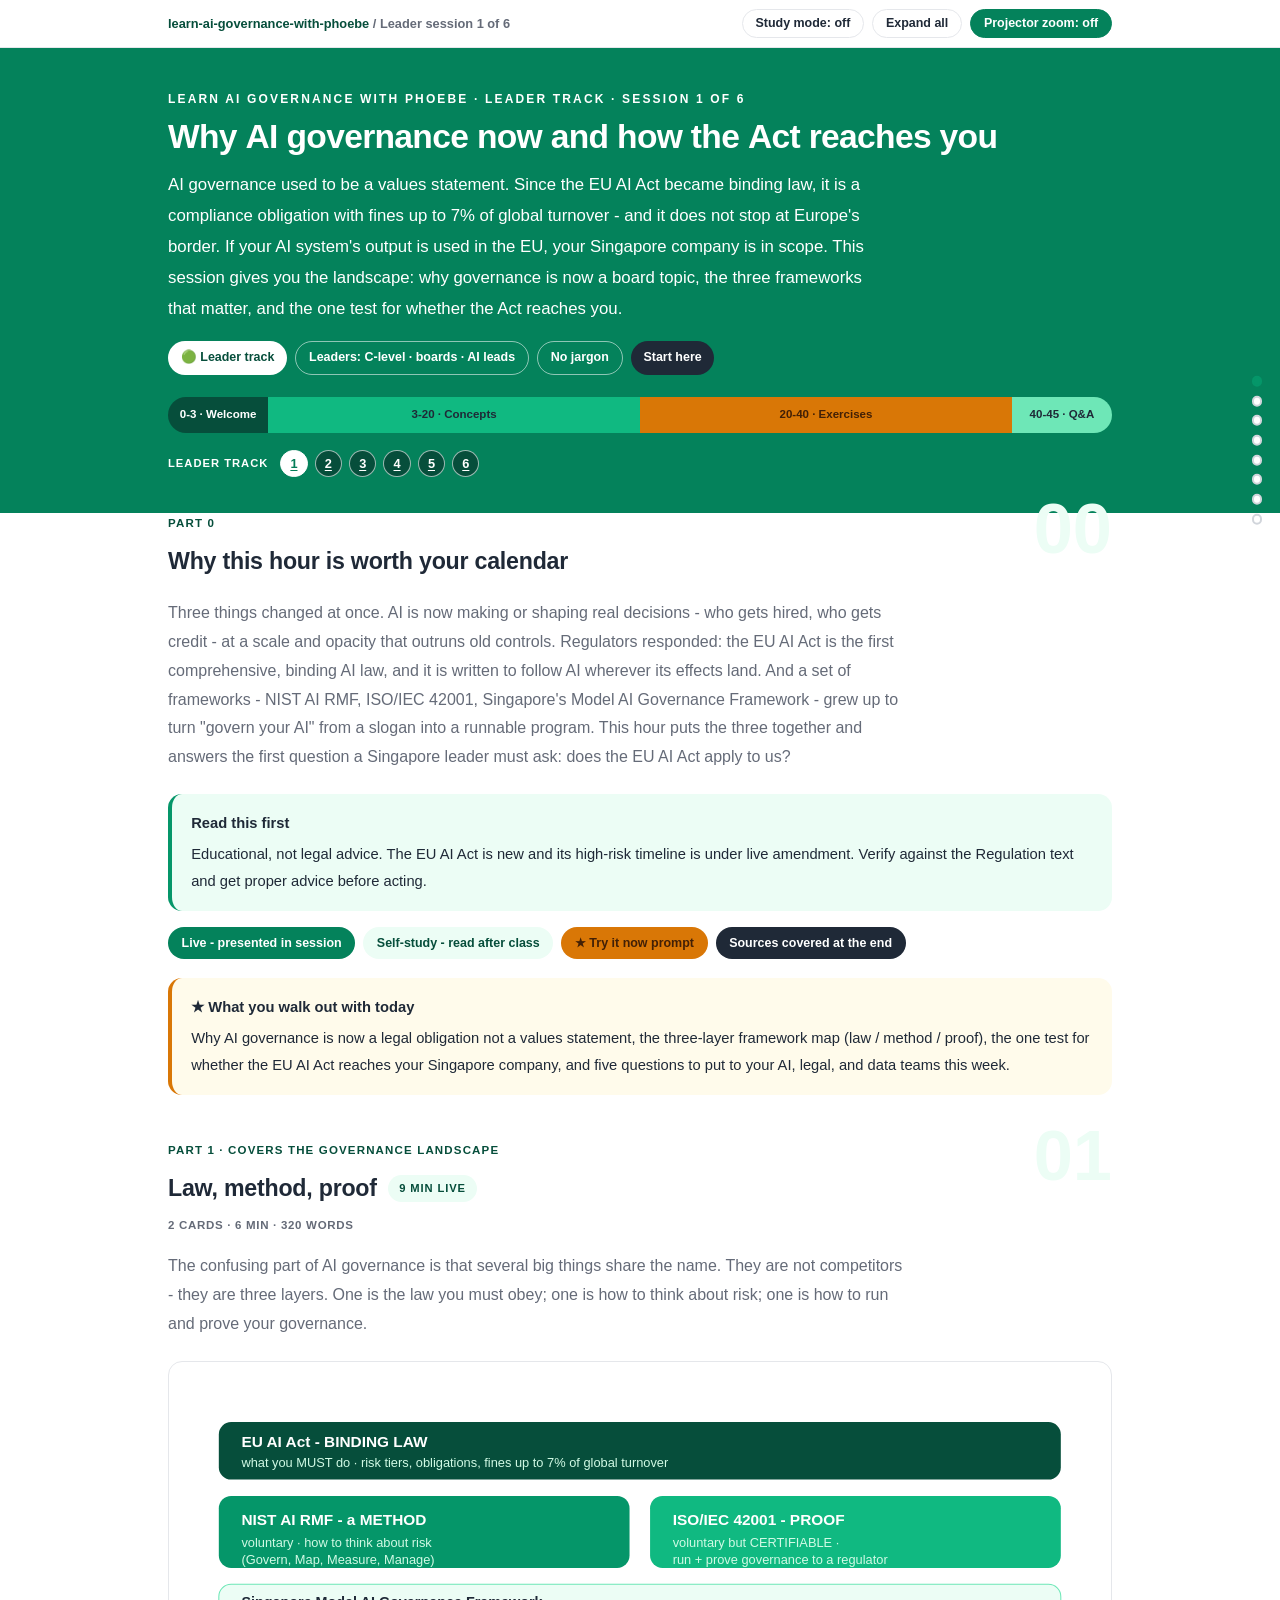
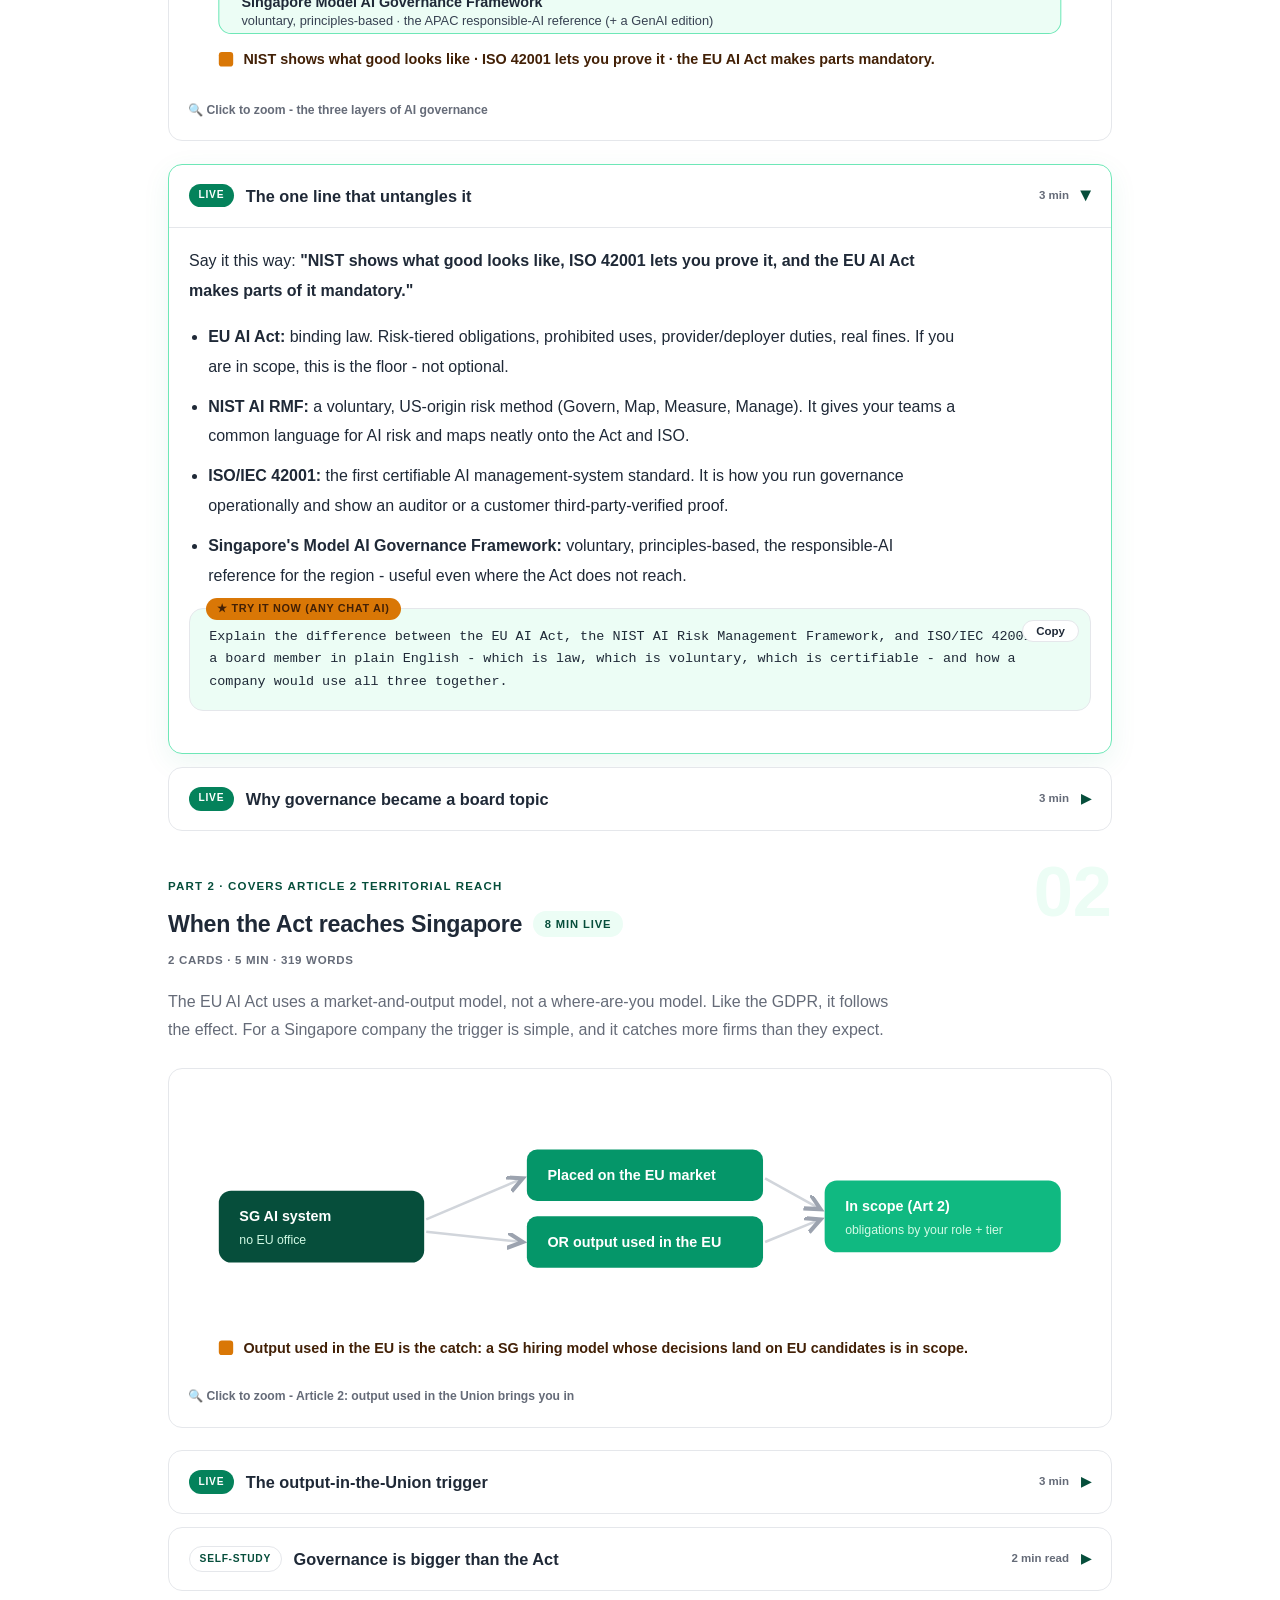
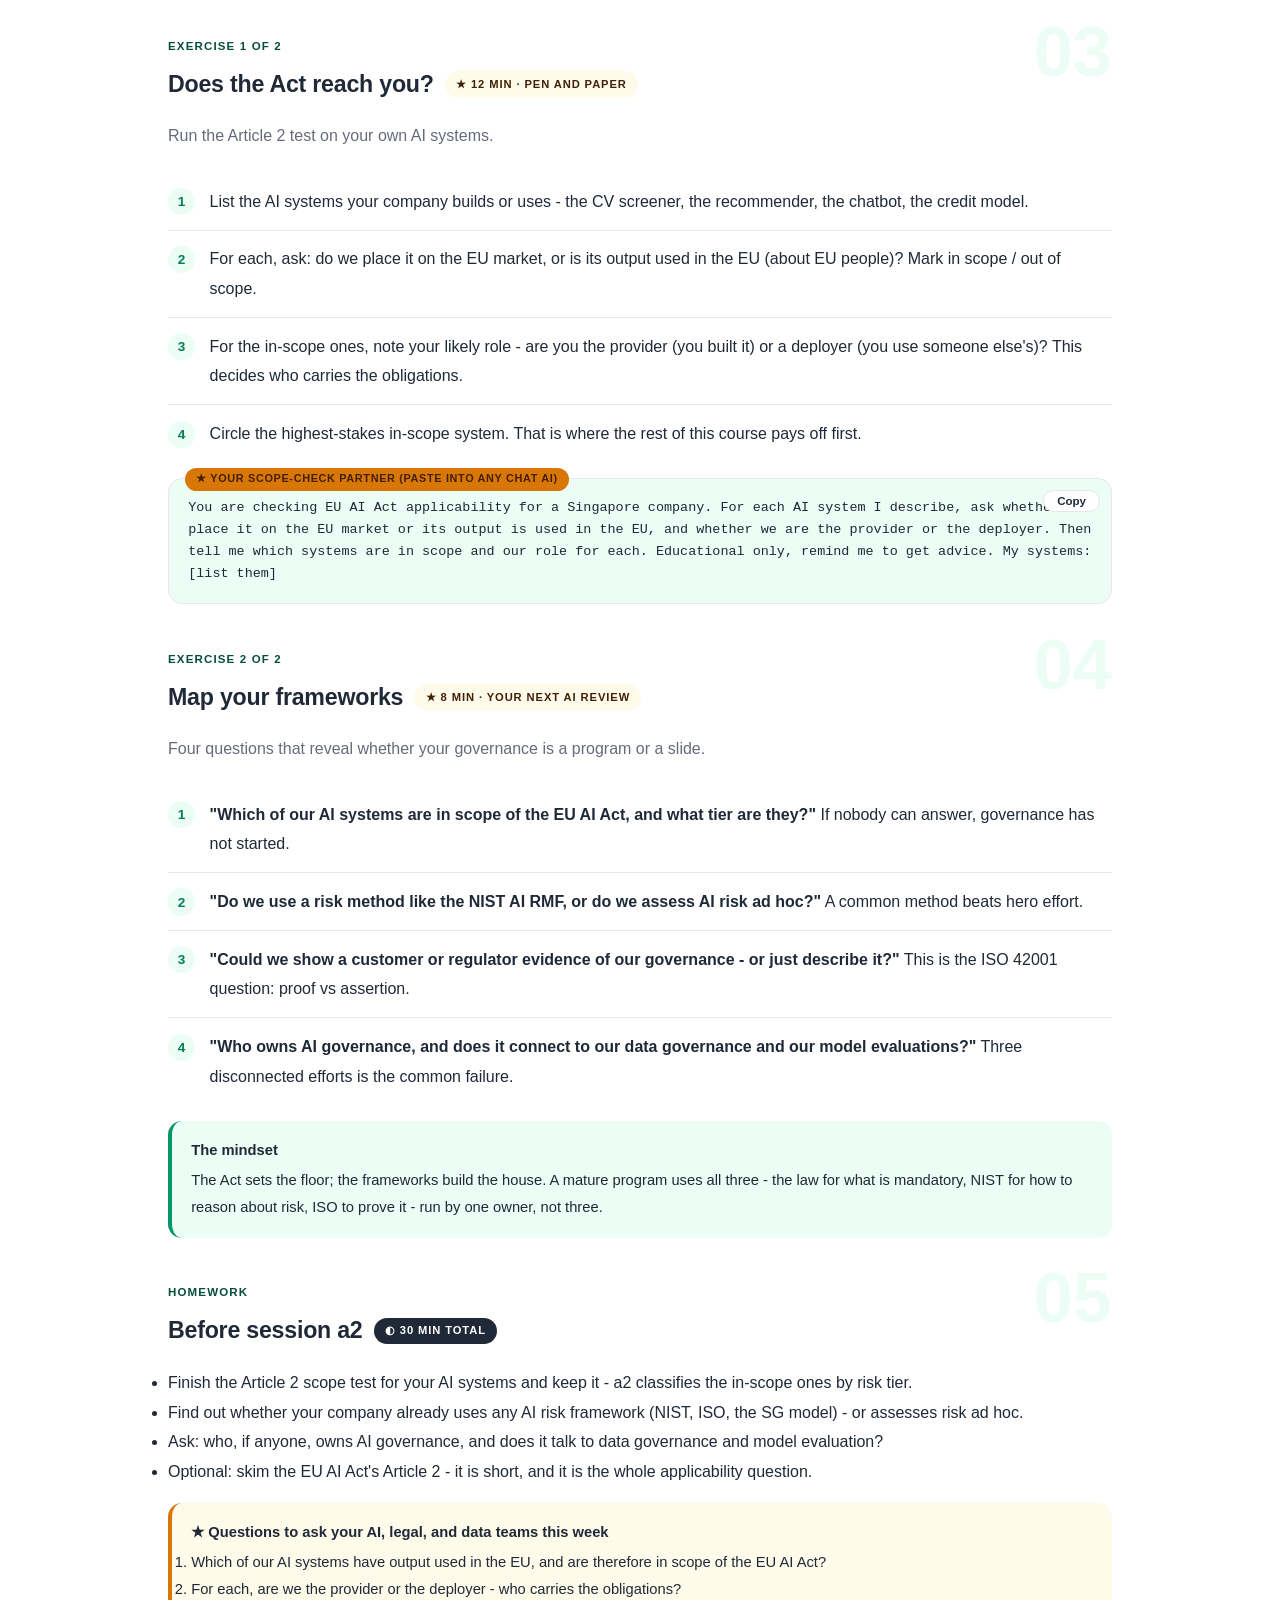
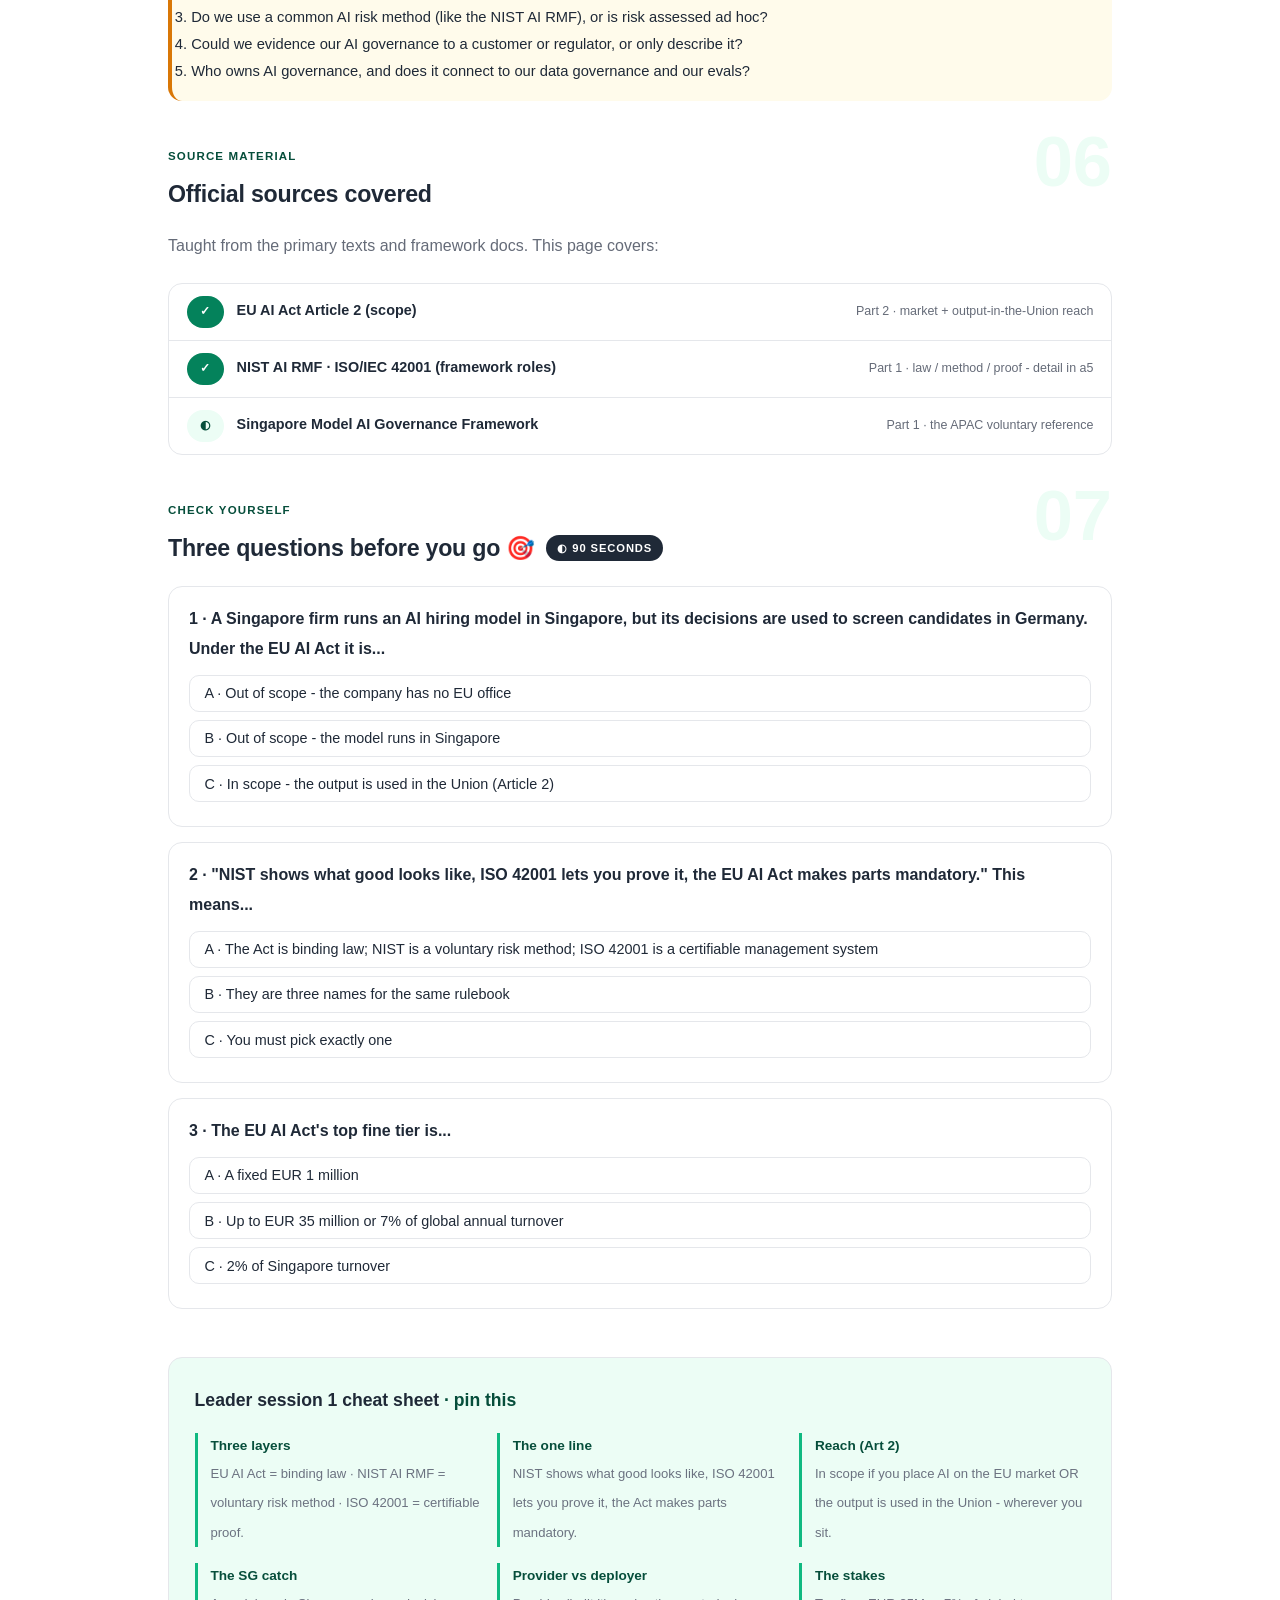
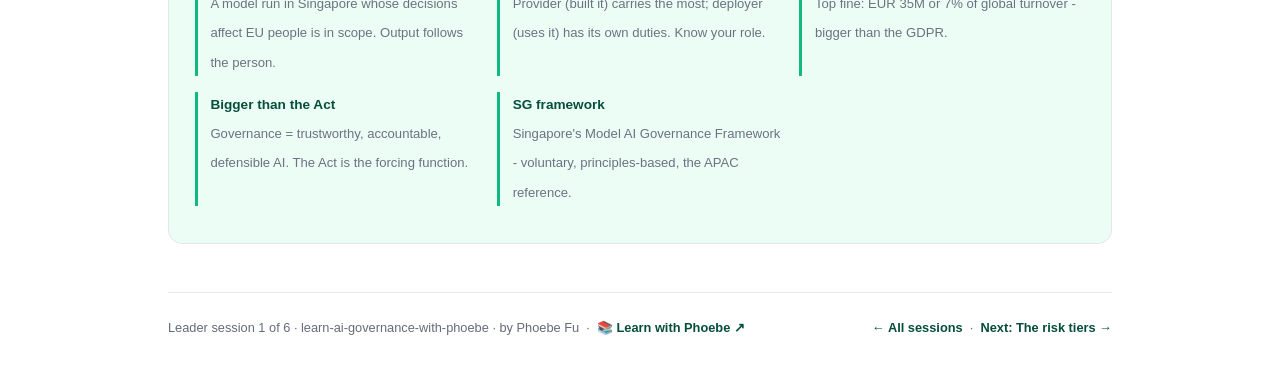
==== commit 4c13dad9: "Light surfaces everywhere: lightbox, cheat panel, code boxes; contrast and phone-width fixes Every d" ====
--- a/courses/a1-why-governance.html
+++ b/courses/a1-why-governance.html
@@ -19,7 +19,7 @@
 <meta name="twitter:image" content="https://phoebefu6.github.io/learn-ai-governance-with-phoebe/assets/og-cover.png">
 <!-- social:end -->
 <title>Leader session 1 · Why AI governance now + the Act's reach - learn AI governance with phoebe</title>
-<link rel="stylesheet" href="../assets/style.css?v=10">
+<link rel="stylesheet" href="../assets/style.css?v=31">
 </head>
 <body>
 
@@ -281,6 +281,6 @@
 
 </main>
 
-<script src="../assets/app.js?v=6"></script>
+<script src="../assets/app.js?v=31"></script>
 </body>
 </html>
--- a/assets/style.css
+++ b/assets/style.css
@@ -10,15 +10,15 @@
   --indigo-soft: #6EE7B7;
   --indigo-50: #ECFDF5;
   --ink: #1F2937;
-  --muted: #6B7280;
+  --muted: #656B78;
   --faint: #D1D5DB;
   --hairline: #E5E7EB;
   --amber: #D97706;
   --amber-ink: #422006;
   --amber-50: #FFFBEB;
   --paper: #FFFFFF;
-  --code-bg: #111827;
-  --code-ink: #E5E7EB;
+  --code-bg: #ECFDF5;
+  --code-ink: #1F2937;
   --radius: 14px;
 }
 
@@ -48,7 +48,7 @@
   font-size: .75rem;
   letter-spacing: .18em;
   text-transform: uppercase;
-  opacity: .85;
+  opacity: 1;
   font-weight: 600;
 }
 .masthead h1 {
@@ -59,7 +59,7 @@
   letter-spacing: -.02em;
 }
 .masthead h1 .accent { color: inherit; }
-.masthead .sub { font-size: 1.05rem; opacity: .92; max-width: 44rem; }
+.masthead .sub { font-size: 1.05rem; opacity: 1; max-width: 44rem; }
 
 .chip-row { display: flex; flex-wrap: wrap; gap: .5rem; margin-top: 1.1rem; }
 .chip {
@@ -73,7 +73,7 @@
   white-space: nowrap;
 }
 .chip.level { background: #fff; color: var(--indigo-text); }
-.chip.audience { background: rgba(255,255,255,.16); color: #fff; border: 1px solid rgba(255,255,255,.35); }
+.chip.audience { background: rgba(255,255,255,.08); color: #fff; border: 1px solid rgba(255,255,255,.35); }
 .chip.time { background: var(--ink); color: #fff; font-variant-numeric: tabular-nums; }
 
 /* ---------- agenda bar ---------- */
@@ -226,7 +226,7 @@
 .pill.light { background: var(--indigo-50); color: var(--indigo-text); }
 .pill.inkpill { background: var(--ink); color: #fff; }
 .pill.amber, .pill.peach { background: var(--amber); color: var(--amber-ink); }
-.pill.bare { color: var(--faint); }
+.pill.bare { color: var(--muted); }
 
 /* ---------- 4D grid ---------- */
 .grid-2 { display: grid; grid-template-columns: repeat(auto-fit, minmax(15rem, 1fr)); gap: .8rem; margin: .5rem 0 1rem; }
@@ -255,10 +255,11 @@
 table.clean td:first-child { font-weight: 600; }
 
 /* ---------- prompt boxes ---------- */
-.prompt-box {
+.prompt-box{
   position: relative;
-  background: var(--code-bg);
-  color: var(--code-ink);
+  background: #ECFDF5;
+  border: 1px solid #E5E7EB;
+  color: #1F2937;
   border-radius: var(--radius);
   padding: 1.1rem 1.2rem;
   margin: 1rem 0 1.2rem;
@@ -268,12 +269,12 @@
   white-space: pre-wrap;
   word-break: break-word;
 }
-.prompt-box .label {
+.prompt-box .label{
   position: absolute;
   top: -0.7rem;
   left: 1rem;
-  background: var(--indigo-solid);
-  color: #fff;
+  background: #047F59;
+  color: #FFFFFF;
   font-family: "Inter", -apple-system, sans-serif;
   font-size: .68rem;
   font-weight: 700;
@@ -284,13 +285,13 @@
 }
 .prompt-box.bad .label { background: var(--faint); color: var(--ink); }
 .prompt-box.good .label { background: var(--amber); color: var(--amber-ink); }
-.copy-btn {
+.copy-btn{
   position: absolute;
   top: .7rem;
   right: .7rem;
-  background: rgba(255,255,255,.1);
-  border: 1px solid rgba(255,255,255,.25);
-  color: #fff;
+  background: #FFFFFF;
+  border: 1px solid #E5E7EB;
+  color: #1F2937;
   border-radius: 999px;
   padding: .25rem .8rem;
   font-size: .72rem;
@@ -299,7 +300,7 @@
   font-family: "Inter", -apple-system, sans-serif;
   transition: background .15s ease;
 }
-.copy-btn:hover { background: rgba(255,255,255,.22); }
+.copy-btn:hover { background: #E5E7EB; }
 .copy-btn.copied { background: var(--amber); border-color: var(--amber); color: var(--amber-ink); }
 
 /* ---------- demo steps ---------- */
@@ -389,11 +390,11 @@
   gap: .4rem;
 }
 
-.lightbox {
+.lightbox{
   position: fixed;
   inset: 0;
   z-index: 100;
-  background: rgba(31,41,55,.9);
+  background: rgba(255,255,255,.97);
   display: none;
   align-items: center;
   justify-content: center;
@@ -401,8 +402,10 @@
   cursor: zoom-out;
 }
 .lightbox.open { display: flex; }
-.lightbox .inner {
+.lightbox .inner{
   background: #fff;
+  border: 1px solid #E5E7EB;
+  box-shadow: 0 10px 40px rgba(31,41,55,.14);
   border-radius: var(--radius);
   padding: 2rem;
   max-width: 94vw;
@@ -410,13 +413,12 @@
   overflow: auto;
 }
 .lightbox .inner svg, .lightbox .inner img { width: min(88vw, 70rem); height: auto; }
-.lightbox .close-hint {
+.lightbox .close-hint{
   position: fixed;
   top: 1rem; right: 1.4rem;
-  color: #fff;
+  color: #1F2937;
   font-size: .8rem;
   font-weight: 600;
-  opacity: .8;
 }
 
 /* ---------- courses covered ---------- */
@@ -435,19 +437,20 @@
 .covered-row .note { margin-left: auto; color: var(--muted); font-size: .78rem; text-align: right; }
 
 /* ---------- cheat sheet footer ---------- */
-.cheat {
-  background: var(--ink);
-  color: #fff;
+.cheat{
+  background: #ECFDF5;
+  border: 1px solid #E5E7EB;
+  color: #1F2937;
   border-radius: var(--radius);
   padding: 1.6rem 1.6rem 1.3rem;
   margin-top: 3rem;
 }
 .cheat h3 { font-size: 1.1rem; margin-bottom: 1rem; }
-.cheat h3 span { color: var(--indigo-soft); }
+.cheat h3 span { color: #064E3B; }
 .cheat .grid-2 { gap: 1rem; }
 .cheat .cheat-item { border-left: 3px solid var(--indigo-mid); padding-left: .8rem; }
-.cheat .cheat-item b { display: block; font-size: .85rem; color: var(--indigo-soft); }
-.cheat .cheat-item span { font-size: .82rem; opacity: .85; }
+.cheat .cheat-item b { display: block; font-size: .85rem; color: #064E3B; }
+.cheat .cheat-item span { font-size: .82rem; color: #6B7280; }
 
 footer.pagefoot {
   border-top: 1px solid var(--hairline);
@@ -542,7 +545,7 @@
   margin-top: 1.1rem;
   flex-wrap: wrap;
 }
-.journey .jlabel { font-size: .7rem; font-weight: 700; text-transform: uppercase; letter-spacing: .09em; opacity: .8; margin-right: .3rem; }
+.journey .jlabel { font-size: .7rem; font-weight: 700; text-transform: uppercase; letter-spacing: .09em; opacity: 1; margin-right: .3rem; }
 .journey a {
   width: 1.7rem; height: 1.7rem;
   border-radius: 999px;
@@ -809,3 +812,32 @@
   color: var(--pv-flag);
 }
 /* === /LWP-PATCH === */
+/* layout-patch-3: phone-width overflow (2026-10-10) */
+.sql-bar { flex-wrap: wrap; }
+@media (max-width: 480px) {
+  .covered-row { flex-wrap: wrap; }
+  .covered-row .note { margin-left: 0; text-align: left; flex-basis: 100%; }
+  details.card summary { flex-wrap: wrap; }
+  details.card summary .mini { white-space: normal; }
+  .wk, .sqlbox, .prompt-box, pre { max-width: 100%; overflow-x: auto; }
+  .mono, code, strong, .note { overflow-wrap: anywhere; }
+  select, input[type=range], label { max-width: 100%; }
+  canvas, svg, img { max-width: 100%; height: auto; }
+  .tree-kids, .tree-node-wrap, .tree-node, .rb-night, .al-row, .gd-field, .tl-row, .sl-row { max-width: 100%; overflow-x: auto; }
+  .tl-cols, .sl-cols, .bb-cols, .ev-cols, [class$="-cols"] { grid-template-columns: 1fr !important; display: grid; }
+  .tl-cols > *, .sl-cols > *, [class$="-cols"] > * { min-width: 0; max-width: 100%; }
+  .mono { white-space: normal; }
+  .er-w, .bb-lab, .tl-lev, .sl-lev { max-width: 100%; white-space: normal; }
+}
+/* contrast-patch-2b */
+.cheat a { color: var(--indigo-deep, var(--ink)); }
+.chip.audience { background: transparent; border-color: rgba(255,255,255,.55); }
+.masthead a, .masthead .sub a { color: #fff; text-decoration: underline; text-underline-offset: 2px; }
+.prompt-box b, .prompt-box strong { color: var(--indigo-deep, var(--ink)); }
+.prompt-box span, .prompt-box em, .prompt-box i { color: inherit; }
+.pp-stamp i { color: var(--ink); }
+/* contrast-patch-2 */
+.klabel, .section-kicker .klabel, details.card summary .caret, .crumb a, .toolbar .crumb a, .pagenav a, .pagefoot a, footer.pagefoot a, .pagefoot p a, .cnum, .course-card .cnum, .pill.light, .covered-row .status.light, .paths a, .tag.concept, .chip.level, .quiz-score, .mmd-launch, .mode.self, .legend .pill.light { color: var(--indigo-deep); }
+.chip.audience { background: transparent; border-color: rgba(255,255,255,.55); }
+.journey a { background: var(--indigo-deep); border-color: rgba(255,255,255,.6); }
+.skip-link { background: var(--indigo-deep); }
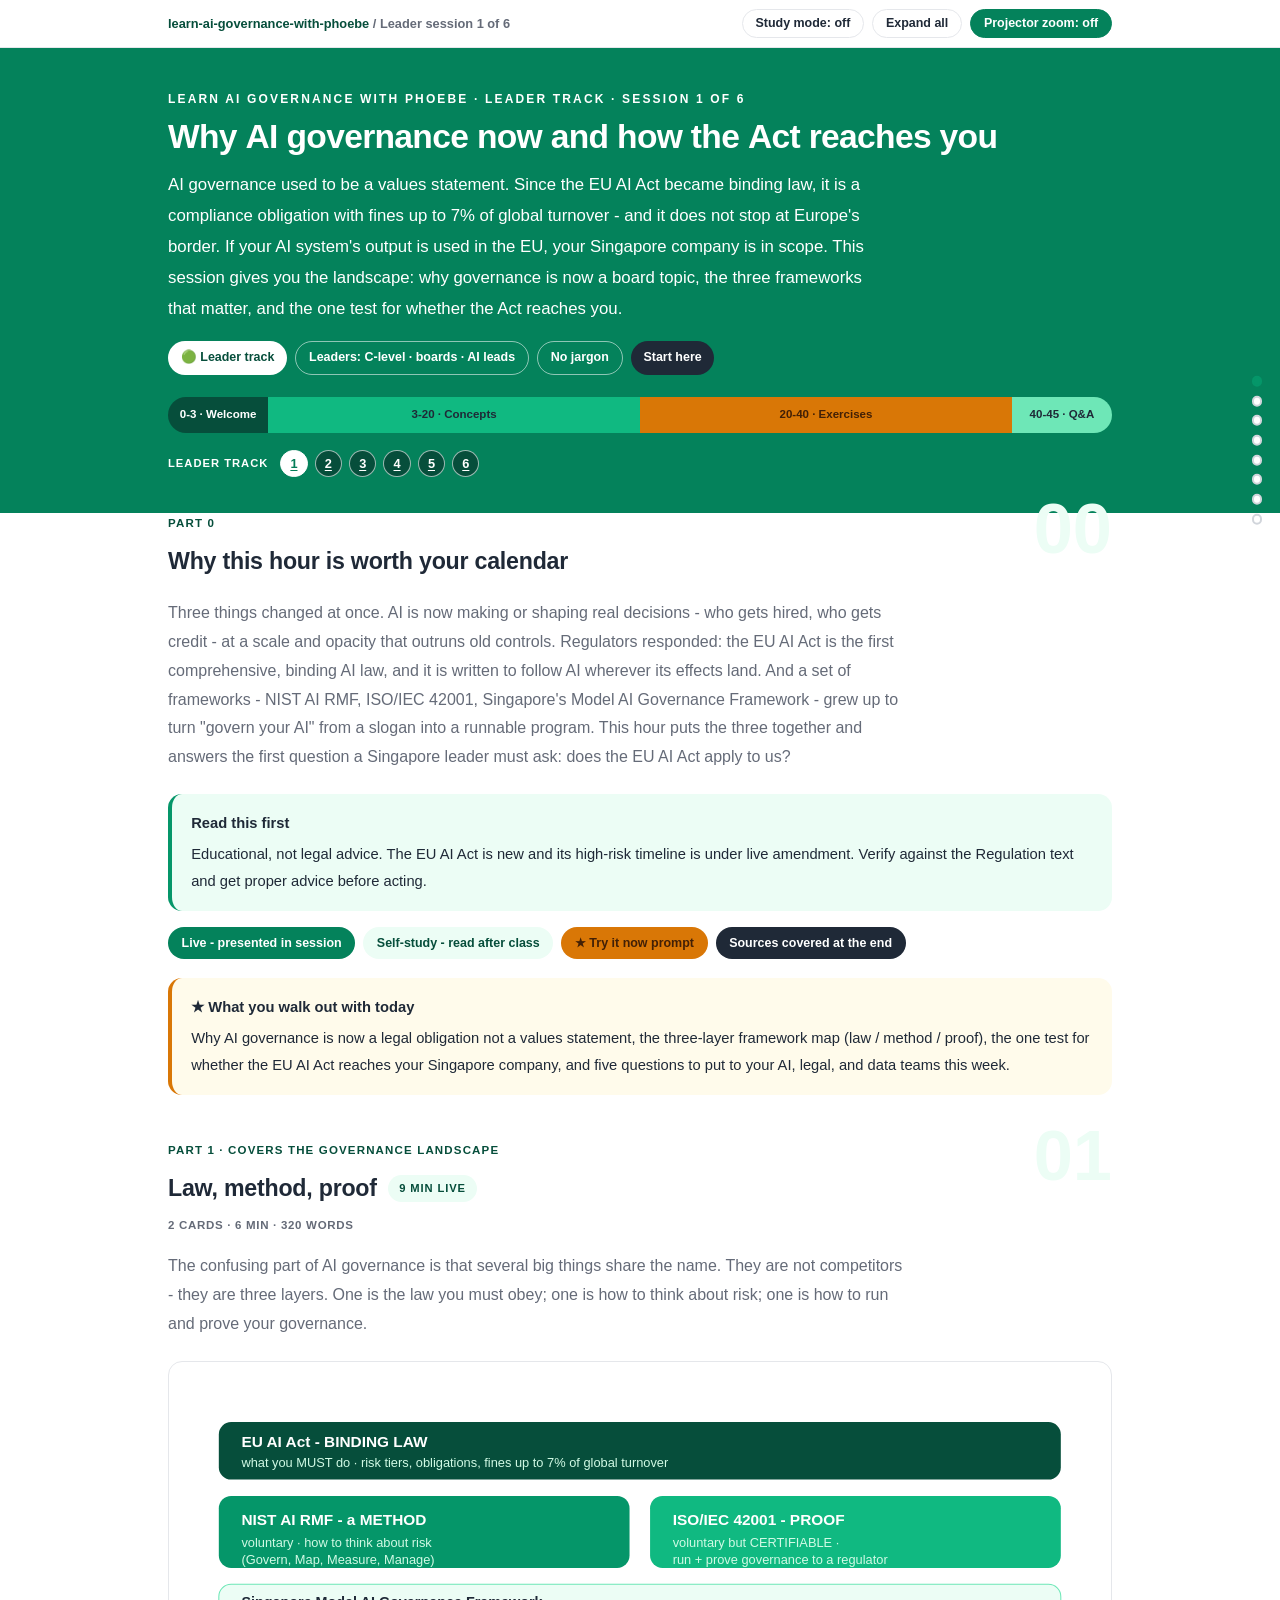
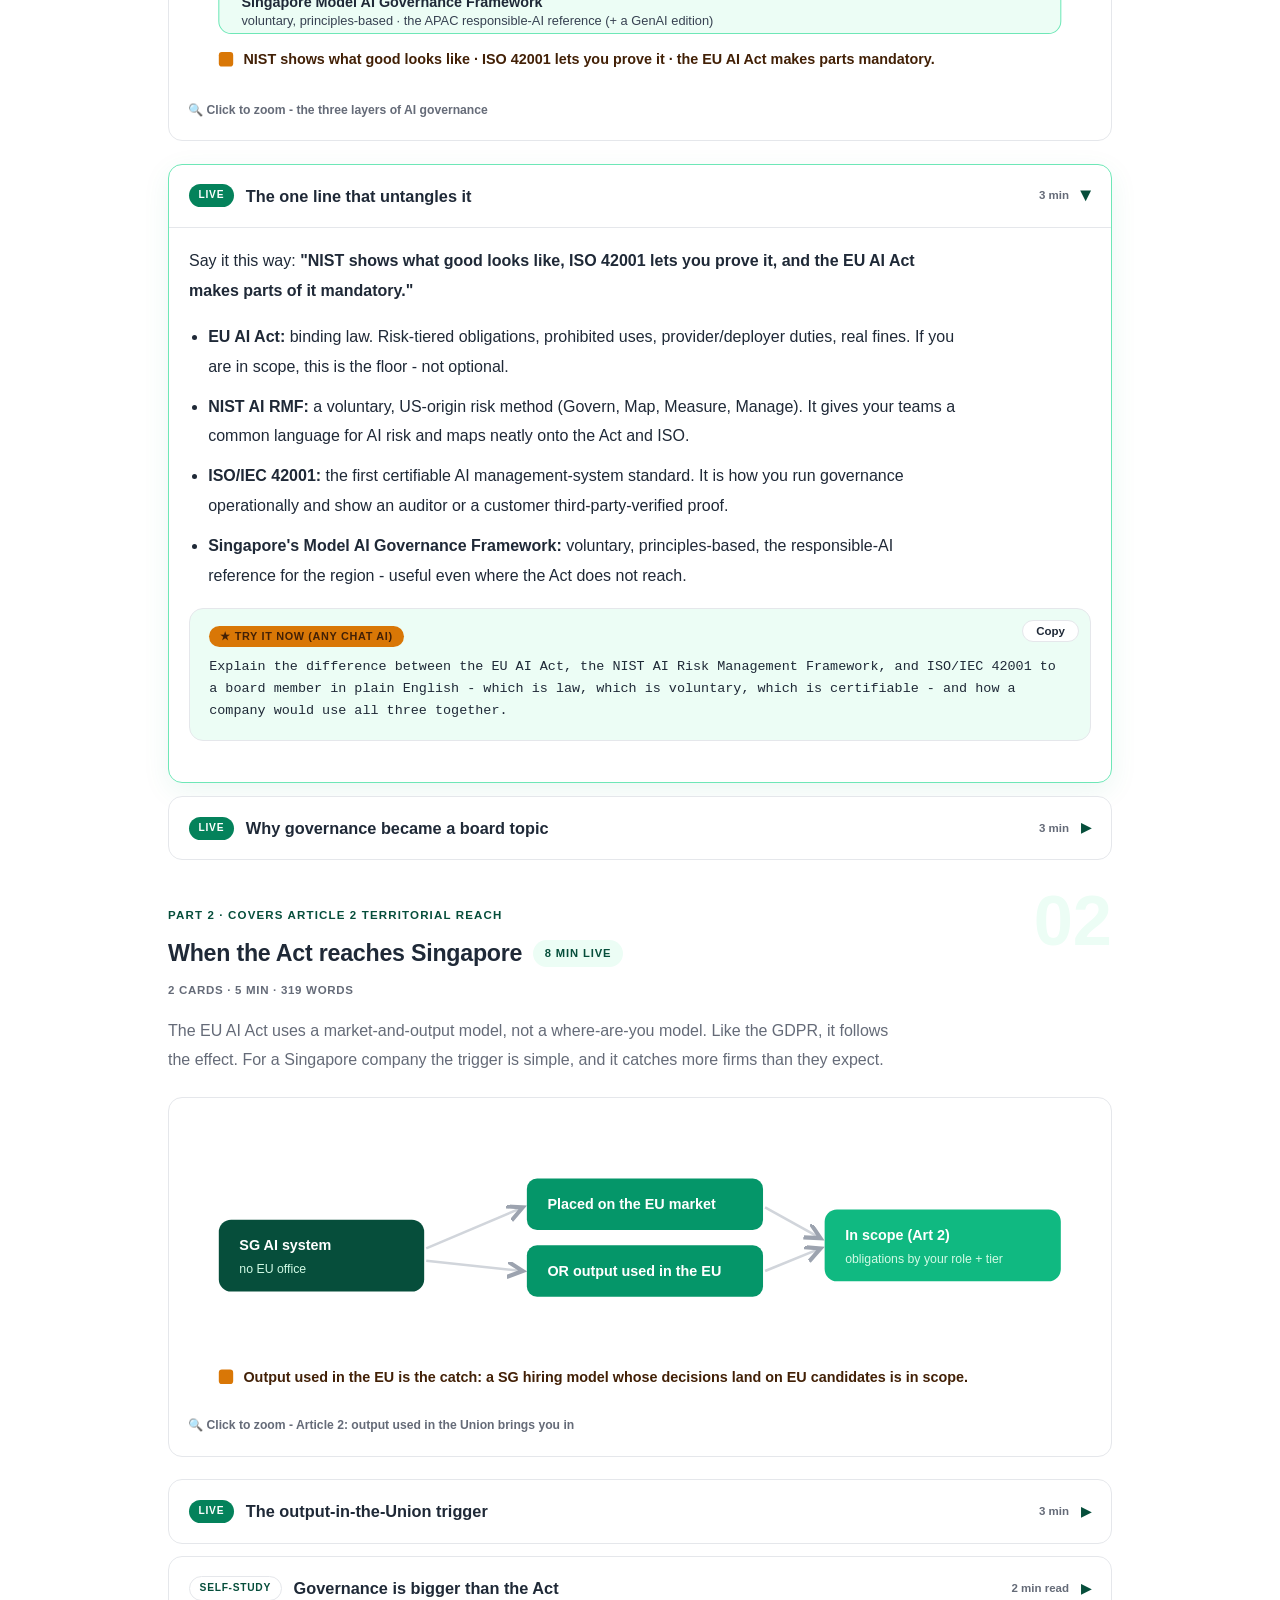
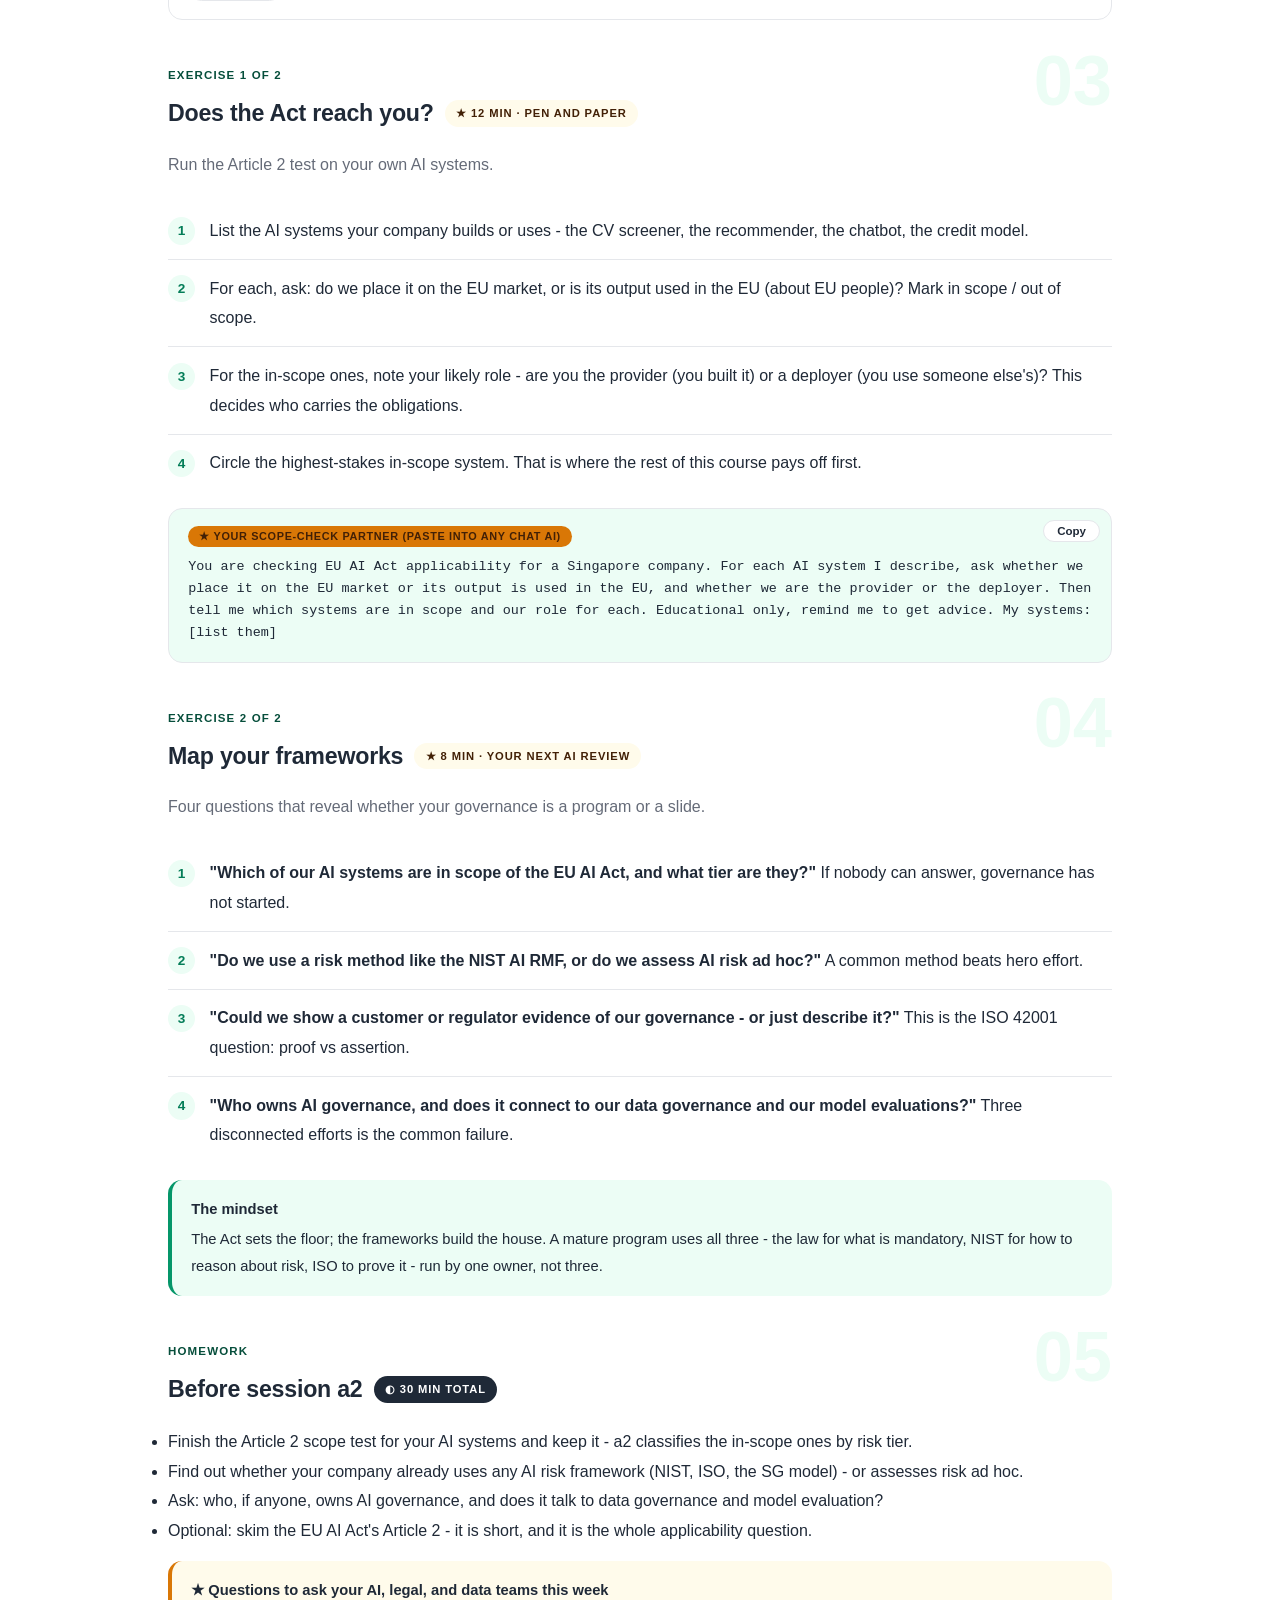
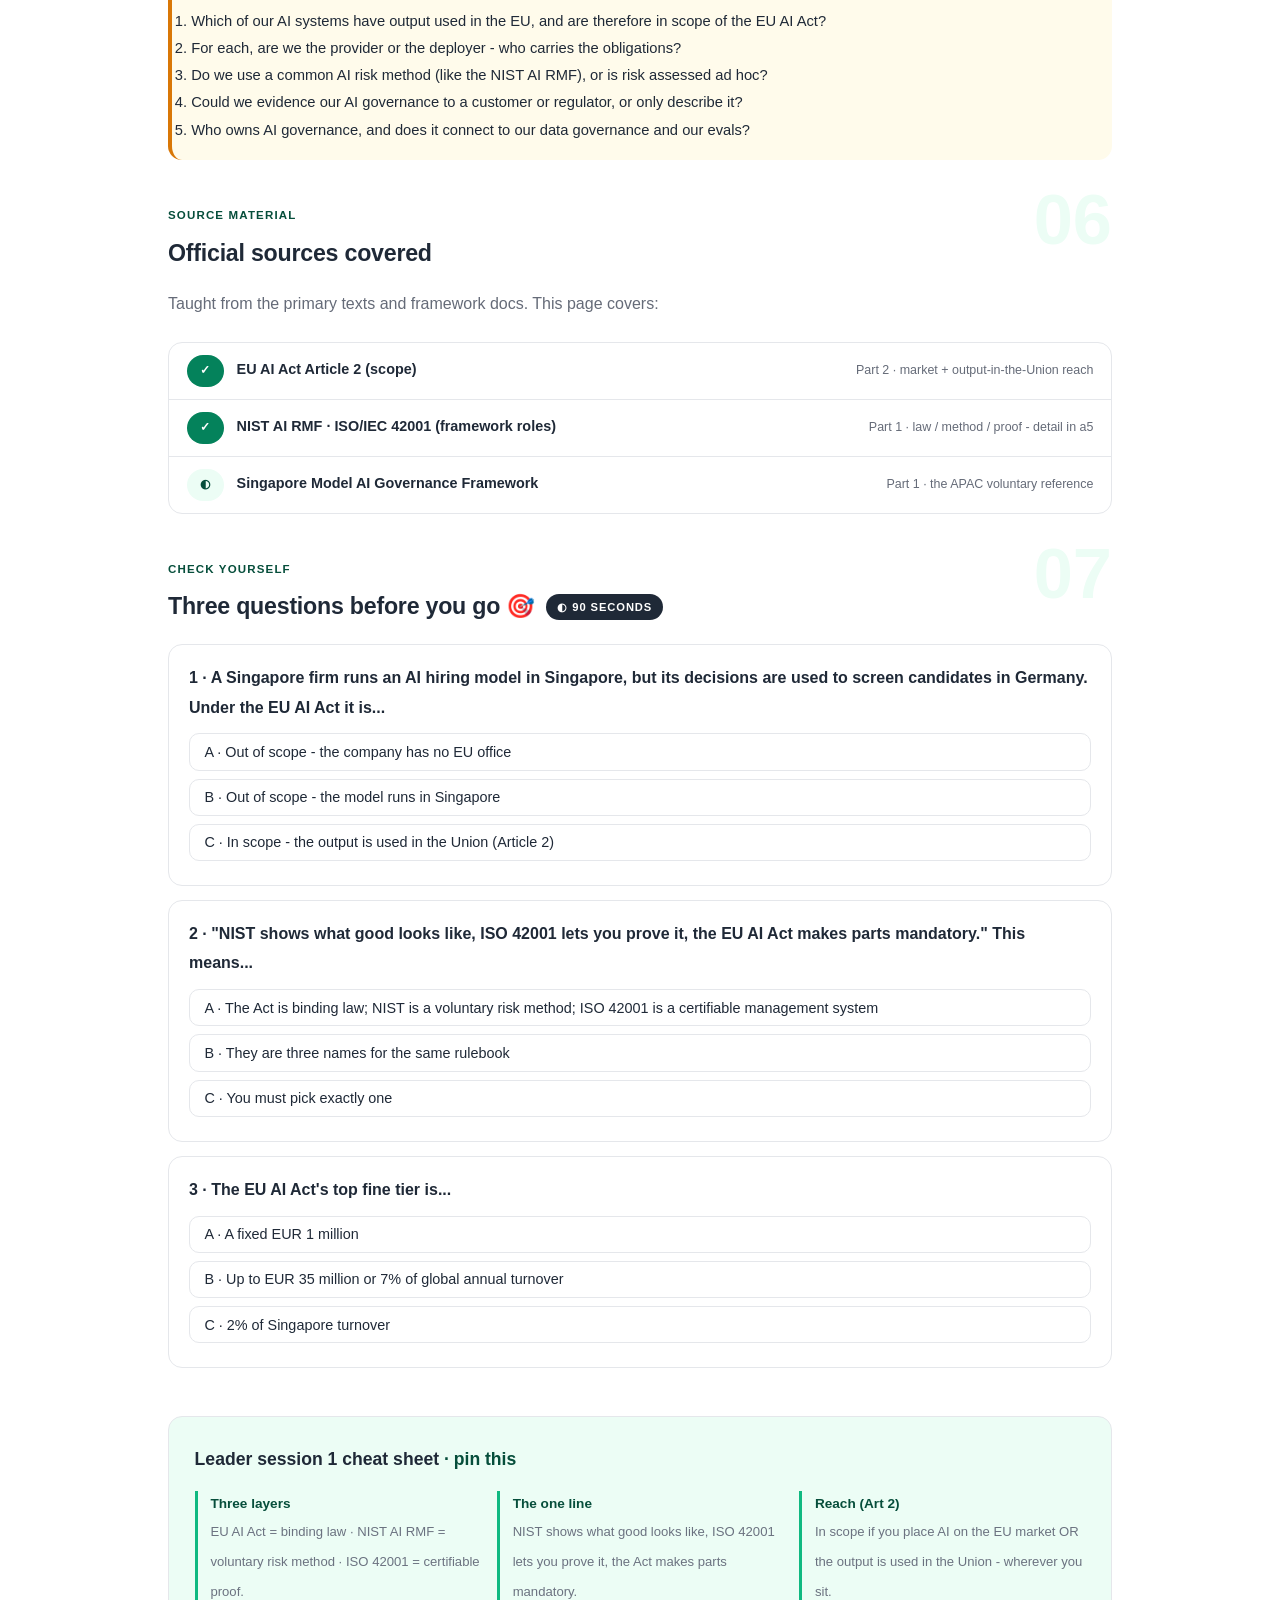
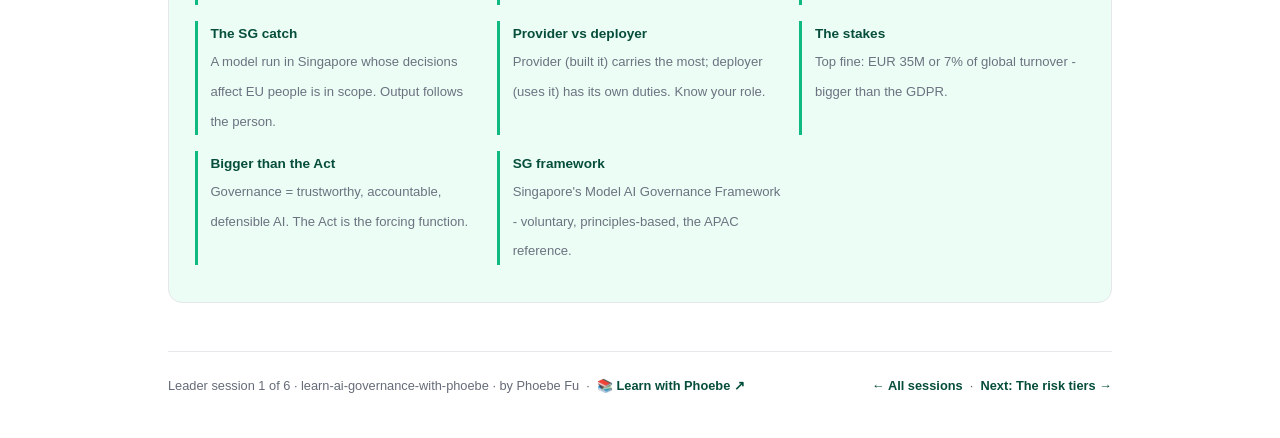
==== commit d571a067: "Prompt-box label inside the box: overflow no longer cuts it in half The label hung 0.7rem above the " ====
--- a/courses/a1-why-governance.html
+++ b/courses/a1-why-governance.html
@@ -19,7 +19,7 @@
 <meta name="twitter:image" content="https://phoebefu6.github.io/learn-ai-governance-with-phoebe/assets/og-cover.png">
 <!-- social:end -->
 <title>Leader session 1 · Why AI governance now + the Act's reach - learn AI governance with phoebe</title>
-<link rel="stylesheet" href="../assets/style.css?v=31">
+<link rel="stylesheet" href="../assets/style.css?v=32">
 </head>
 <body>
 
--- a/assets/style.css
+++ b/assets/style.css
@@ -841,3 +841,8 @@
 .chip.audience { background: transparent; border-color: rgba(255,255,255,.55); }
 .journey a { background: var(--indigo-deep); border-color: rgba(255,255,255,.6); }
 .skip-link { background: var(--indigo-deep); }
+
+/* Prompt-box label sits inside the box (2026-10-12). Hanging it 0.7rem above the edge let any
+   overflow:auto parent cut it in half; in normal flow nothing can clip it. The right margin
+   keeps it clear of the Copy button; long labels wrap instead of running under it. */
+.prompt-box > .label{ position: static; display: table; margin: 0 5.2rem .55rem 0; white-space: normal; line-height: 1.45; }
